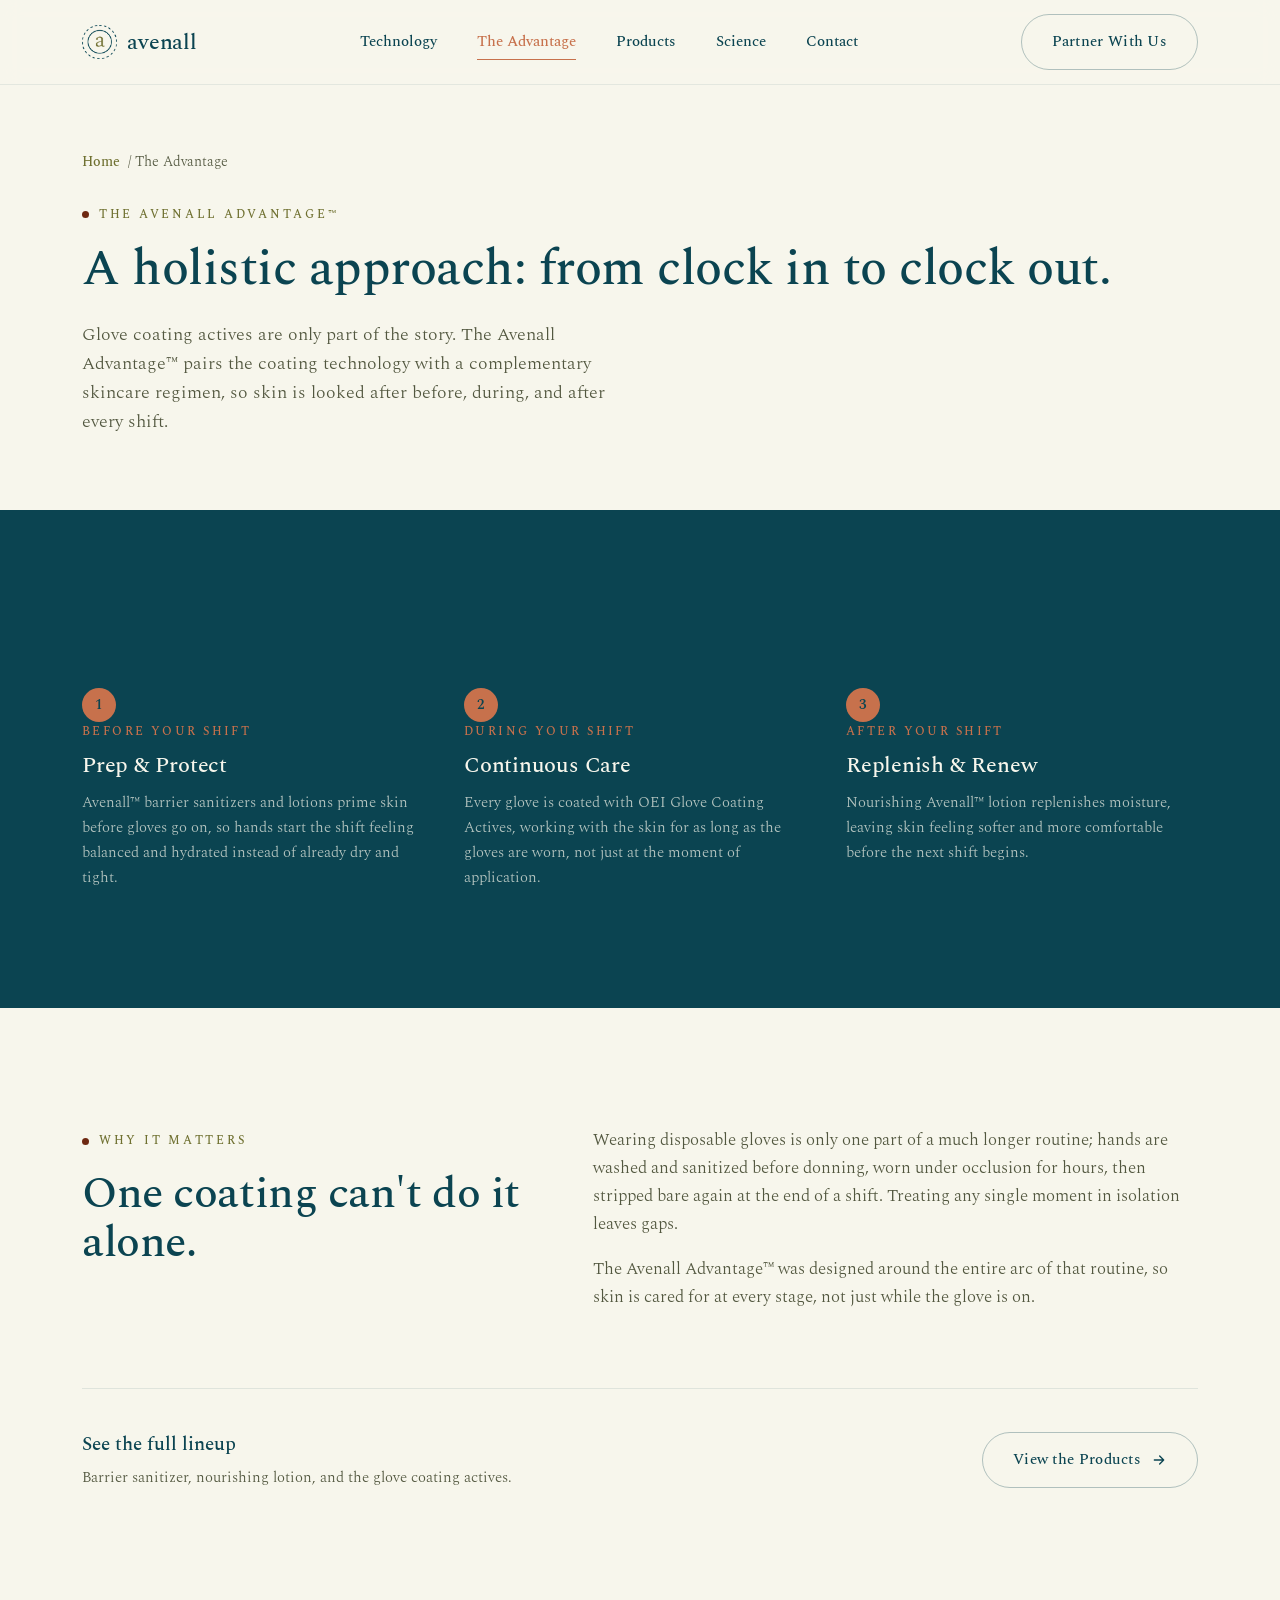
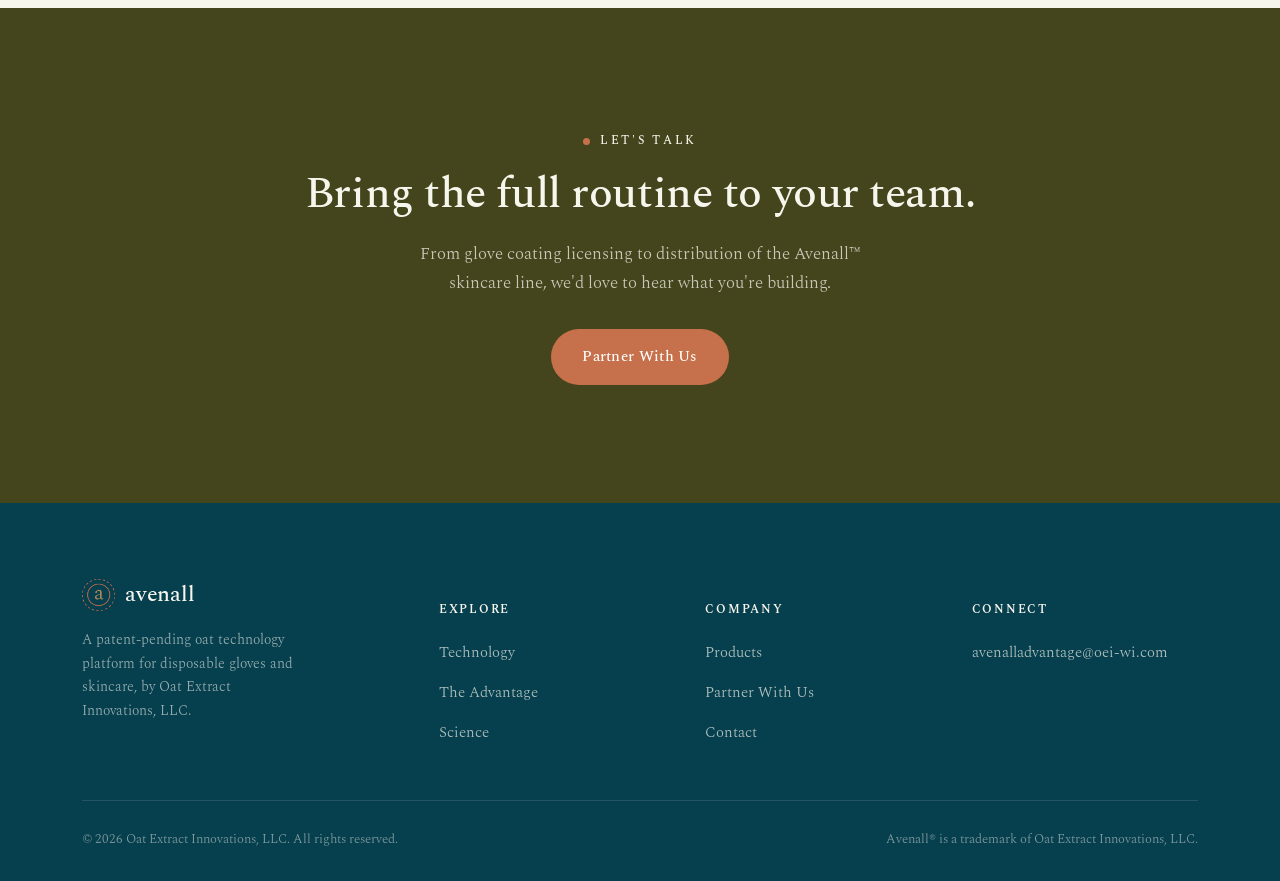
==== advantage.html @ 516fd1ad "Initial commit: Avenall marketing site Static multi-page site (home + technology/advantage/products/" ====
<!DOCTYPE html>
<html lang="en">
<head>
<meta charset="UTF-8">
<meta name="viewport" content="width=device-width, initial-scale=1.0">
<title>The Avenall Advantage™ | Avenall™</title>
<meta name="description" content="The Avenall Advantage™ is a holistic before, during, and after skincare routine built around every shift in disposable gloves.">

<link rel="icon" type="image/png" sizes="32x32" href="assets/favicon_32.png">
<link rel="apple-touch-icon" sizes="180x180" href="assets/favicon_180.png">

<link rel="preconnect" href="https://fonts.googleapis.com">
<link rel="preconnect" href="https://fonts.gstatic.com" crossorigin>
<link href="https://fonts.googleapis.com/css2?family=Spectral:ital,wght@0,300;0,400;0,500;0,600;1,300;1,400&display=swap" rel="stylesheet">

<link rel="stylesheet" href="styles.css">
</head>
<body>

<header class="site-header">
  <div class="container">
    <a href="index.html" class="brand" aria-label="Avenall home">
      <img src="assets/letter_navy.png" alt="" class="brand-mark">
      <span class="brand-word">avenall</span>
    </a>
    <nav class="main-nav" id="mainNav">
      <a href="technology.html">Technology</a>
      <a href="advantage.html">The Advantage</a>
      <a href="products.html">Products</a>
      <a href="science.html">Science</a>
      <a href="contact.html">Contact</a>
    </nav>
    <div class="header-actions">
      <a href="contact.html" class="btn btn-outline">Partner With Us</a>
      <button class="nav-toggle" id="navToggle" aria-label="Toggle navigation" aria-expanded="false">
        <span></span><span></span><span></span>
      </button>
    </div>
  </div>
</header>

<main>

  <section class="page-hero">
    <div class="container">
      <div class="breadcrumb"><a href="index.html">Home</a> / The Advantage</div>
      <div class="eyebrow">The Avenall Advantage™</div>
      <h1>A holistic approach: from clock in to clock out.</h1>
      <p class="lead">Glove coating actives are only part of the story. The Avenall Advantage™ pairs the coating technology with a complementary skincare regimen, so skin is looked after before, during, and after every shift.</p>
    </div>
  </section>

  <section class="advantage section-pad reveal">
    <div class="container">
      <div class="timeline">
        <div class="timeline-step" data-step="1">
          <span class="when">Before Your Shift</span>
          <h3>Prep &amp; Protect</h3>
          <p>Avenall™ barrier sanitizers and lotions prime skin before gloves go on, so hands start the shift feeling balanced and hydrated instead of already dry and tight.</p>
        </div>
        <div class="timeline-step" data-step="2">
          <span class="when">During Your Shift</span>
          <h3>Continuous Care</h3>
          <p>Every glove is coated with OEI Glove Coating Actives, working with the skin for as long as the gloves are worn, not just at the moment of application.</p>
        </div>
        <div class="timeline-step" data-step="3">
          <span class="when">After Your Shift</span>
          <h3>Replenish &amp; Renew</h3>
          <p>Nourishing Avenall™ lotion replenishes moisture, leaving skin feeling softer and more comfortable before the next shift begins.</p>
        </div>
      </div>
    </div>
  </section>

  <section class="section-pad reveal">
    <div class="container">
      <div class="intro-row">
        <div>
          <div class="eyebrow">Why It Matters</div>
          <h2>One coating can't do it alone.</h2>
        </div>
        <div>
          <p>Wearing disposable gloves is only one part of a much longer routine; hands are washed and sanitized before donning, worn under occlusion for hours, then stripped bare again at the end of a shift. Treating any single moment in isolation leaves gaps.</p>
          <p>The Avenall Advantage™ was designed around the entire arc of that routine, so skin is cared for at every stage, not just while the glove is on.</p>
        </div>
      </div>

      <div class="cross-link">
        <div class="txt"><strong>See the full lineup</strong>Barrier sanitizer, nourishing lotion, and the glove coating actives.</div>
        <a href="products.html" class="btn btn-outline">View the Products <svg width="16" height="16" viewBox="0 0 24 24" fill="none"><path d="M5 12h14M13 6l6 6-6 6" stroke="currentColor" stroke-width="2" stroke-linecap="round" stroke-linejoin="round"/></svg></a>
      </div>
    </div>
  </section>

  <section class="final-cta section-pad reveal">
    <div class="container">
      <div class="eyebrow">Let's Talk</div>
      <h2>Bring the full routine to your team.</h2>
      <p>From glove coating licensing to distribution of the Avenall™ skincare line, we'd love to hear what you're building.</p>
      <a href="contact.html" class="btn btn-primary">Partner With Us</a>
    </div>
  </section>

</main>

<footer class="site-footer">
  <div class="container">
    <div class="footer-top">
      <div class="footer-brand">
        <div class="brand-lockup">
          <img src="assets/letter_peach.png" alt="">
          <span class="brand-word">avenall</span>
        </div>
        <p>A patent-pending oat technology platform for disposable gloves and skincare, by Oat Extract Innovations, LLC.</p>
      </div>
      <div class="footer-col">
        <h5>Explore</h5>
        <ul>
          <li><a href="technology.html">Technology</a></li>
          <li><a href="advantage.html">The Advantage</a></li>
          <li><a href="science.html">Science</a></li>
        </ul>
      </div>
      <div class="footer-col">
        <h5>Company</h5>
        <ul>
          <li><a href="products.html">Products</a></li>
          <li><a href="contact.html">Partner With Us</a></li>
          <li><a href="contact.html">Contact</a></li>
        </ul>
      </div>
      <div class="footer-col">
        <h5>Connect</h5>
        <ul>
          <li><a href="mailto:avenalladvantage@oei-wi.com">avenalladvantage@oei-wi.com</a></li>
        </ul>
      </div>
    </div>
    <div class="footer-bottom">
      <span>© 2026 Oat Extract Innovations, LLC. All rights reserved.</span>
      <span>Avenall® is a trademark of Oat Extract Innovations, LLC.</span>
    </div>
  </div>
</footer>

<script src="script.js"></script>
</body>
</html>
---- styles.css ----
/* ===================== Avenall — Base ===================== */

:root {
  --cream: #F7F6EC;
  --cream-deep: #EEEBD8;
  --paper: #FFFFFE;
  --navy: #0B4451;
  --navy-deep: #063f4e;
  --olive: #6F7030;
  --olive-deep: #44441D;
  --terracotta: #C7714C;
  --terracotta-deep: #A85C3B;
  --maroon: #6E2811;
  --ink: #23261C;
  --ink-soft: #52573F;

  --font-display: 'Spectral', Georgia, 'Times New Roman', serif;
  --font-body: 'Spectral', Georgia, 'Times New Roman', serif;

  --container: 1180px;
  --radius: 4px;
}

* { box-sizing: border-box; }

html { scroll-behavior: smooth; }

body {
  margin: 0;
  background: var(--cream);
  color: var(--ink);
  font-family: var(--font-body);
  font-weight: 300;
  font-size: 17px;
  line-height: 1.65;
  -webkit-font-smoothing: antialiased;
}

img { max-width: 100%; display: block; }

a { color: inherit; text-decoration: none; }

.container {
  max-width: var(--container);
  margin: 0 auto;
  padding: 0 32px;
}

h1, h2, h3, h4 {
  font-family: var(--font-display);
  font-weight: 500;
  color: var(--navy);
  margin: 0 0 0.5em;
  letter-spacing: -0.01em;
}

h1 { font-size: clamp(2.4rem, 5vw, 4.2rem); line-height: 1.05; font-weight: 480; }
h2 { font-size: clamp(1.9rem, 3.4vw, 2.85rem); line-height: 1.12; }
h3 { font-size: 1.35rem; line-height: 1.3; }

p { margin: 0 0 1em; color: var(--ink-soft); }

.eyebrow {
  display: inline-flex;
  align-items: center;
  gap: 10px;
  font-family: var(--font-body);
  font-size: 0.78rem;
  letter-spacing: 0.22em;
  text-transform: uppercase;
  color: var(--olive);
  font-weight: 500;
  margin-bottom: 18px;
}

.eyebrow::before {
  content: "";
  width: 7px;
  height: 7px;
  border-radius: 50%;
  background: var(--maroon);
  flex-shrink: 0;
}

.eyebrow.on-dark { color: var(--terracotta); }

section { position: relative; }

.section-pad { padding: 118px 0; }

@media (max-width: 720px) {
  .section-pad { padding: 76px 0; }
  .container { padding: 0 22px; }
}

/* ===================== Buttons ===================== */

.btn {
  display: inline-flex;
  align-items: center;
  gap: 10px;
  font-family: var(--font-body);
  font-size: 0.92rem;
  font-weight: 500;
  letter-spacing: 0.02em;
  padding: 15px 30px;
  border-radius: 999px;
  border: 1.5px solid transparent;
  cursor: pointer;
  transition: all 0.22s ease;
  white-space: nowrap;
}

.btn-primary {
  background: var(--terracotta);
  color: var(--paper);
}
.btn-primary:hover { background: var(--terracotta-deep); transform: translateY(-1px); }

.btn-outline {
  background: transparent;
  border-color: rgba(11, 68, 81, 0.3);
  color: var(--navy);
}
.btn-outline:hover { border-color: var(--navy); background: rgba(11, 68, 81, 0.05); }

.btn-outline.on-dark {
  border-color: rgba(247, 246, 236, 0.35);
  color: var(--cream);
}
.btn-outline.on-dark:hover { border-color: var(--cream); background: rgba(247, 246, 236, 0.08); }

.btn svg { width: 16px; height: 16px; }

/* ===================== Ring Motif ===================== */

.ring-mark {
  --ring-dash: var(--navy);
  --ring-solid: var(--olive);
  --ring-dot: var(--maroon);
}

.ring-mark.on-dark {
  --ring-dash: var(--terracotta);
  --ring-dash: rgba(199, 113, 76, 0.85);
  --ring-solid: var(--terracotta);
  --ring-dot: var(--maroon);
}

/* ===================== Header ===================== */

.site-header {
  position: sticky;
  top: 0;
  z-index: 100;
  background: rgba(247, 246, 236, 0.88);
  backdrop-filter: blur(10px) saturate(1.1);
  -webkit-backdrop-filter: blur(10px) saturate(1.1);
  border-bottom: 1px solid rgba(11, 68, 81, 0.08);
}

.site-header .container {
  display: flex;
  align-items: center;
  justify-content: space-between;
  height: 84px;
}

.brand {
  display: flex;
  align-items: center;
  gap: 10px;
}
.brand-mark { height: 34px; width: auto; display: block; }
.brand-word {
  font-family: var(--font-display);
  font-size: 1.4rem;
  font-weight: 500;
  color: var(--navy);
  letter-spacing: -0.01em;
  line-height: 1;
}

.main-nav {
  display: flex;
  align-items: center;
  gap: 40px;
}

.main-nav a {
  font-size: 0.92rem;
  font-weight: 500;
  color: var(--navy);
  position: relative;
  padding: 4px 0;
}
.main-nav a::after {
  content: "";
  position: absolute;
  left: 0; right: 100%;
  bottom: -2px;
  height: 1.5px;
  background: var(--terracotta);
  transition: right 0.25s ease;
}
.main-nav a:hover::after { right: 0; }
.main-nav a.active { color: var(--terracotta); }
.main-nav a.active::after { right: 0; background: var(--terracotta); }

.header-actions { display: flex; align-items: center; gap: 22px; }

.nav-toggle {
  display: none;
  flex-direction: column;
  gap: 5px;
  background: none;
  border: none;
  cursor: pointer;
  padding: 8px;
}
.nav-toggle span { width: 22px; height: 2px; background: var(--navy); border-radius: 2px; }

@media (max-width: 900px) {
  .main-nav {
    position: fixed;
    top: 84px; left: 0; right: 0;
    background: var(--cream);
    flex-direction: column;
    align-items: flex-start;
    gap: 0;
    padding: 10px 22px 26px;
    border-bottom: 1px solid rgba(11,68,81,0.08);
    transform: translateY(-8px);
    opacity: 0;
    pointer-events: none;
    transition: all 0.2s ease;
  }
  .main-nav.open { transform: translateY(0); opacity: 1; pointer-events: auto; }
  .main-nav a { padding: 14px 0; width: 100%; border-bottom: 1px solid rgba(11,68,81,0.06); }
  .header-actions .btn-outline { display: none; }
  .nav-toggle { display: flex; }
}

/* ===================== Hero ===================== */

.hero {
  overflow: hidden;
  padding: 90px 0 100px;
}

.hero .container {
  display: grid;
  grid-template-columns: 1.15fr 0.85fr;
  gap: 40px;
  align-items: center;
}

.hero-copy p.lead {
  font-size: 1.15rem;
  max-width: 46ch;
}

.hero-ctas {
  display: flex;
  gap: 16px;
  margin-top: 34px;
  flex-wrap: wrap;
}

.hero-tagline {
  margin-top: 46px;
  display: flex;
  align-items: center;
  gap: 14px;
  font-family: var(--font-body);
  font-size: 0.82rem;
  letter-spacing: 0.24em;
  text-transform: uppercase;
  color: var(--olive);
  font-weight: 500;
}
.hero-tagline .rule { width: 40px; height: 1px; background: var(--olive); opacity: 0.5; }

.hero-visual {
  position: relative;
  display: flex;
  align-items: center;
  justify-content: center;
  aspect-ratio: 1 / 1;
}

.hero-visual .ring-svg { width: 100%; height: 100%; }

.hero-visual .float-badge {
  position: absolute;
  background: var(--paper);
  border-radius: 16px;
  padding: 18px 22px;
  box-shadow: 0 18px 40px -14px rgba(11, 68, 81, 0.28);
  font-family: var(--font-display);
}
.hero-visual .float-badge .num {
  font-size: 1.9rem;
  color: var(--terracotta);
  font-weight: 600;
  line-height: 1;
}
.hero-visual .float-badge .lbl {
  font-family: var(--font-body);
  font-size: 0.72rem;
  letter-spacing: 0.08em;
  text-transform: uppercase;
  color: var(--ink-soft);
  margin-top: 6px;
}
.hero-visual .badge-1 { top: 4%; right: 2%; }
.hero-visual .badge-2 { bottom: 8%; left: -2%; }

@media (max-width: 900px) {
  .hero .container { grid-template-columns: 1fr; }
  .hero-visual { max-width: 380px; margin: 20px auto 0; }
}

/* ===================== Problem grid ===================== */

.problem-grid {
  display: grid;
  grid-template-columns: repeat(3, 1fr);
  gap: 1px;
  background: rgba(11, 68, 81, 0.1);
  border: 1px solid rgba(11, 68, 81, 0.1);
  border-radius: 12px;
  overflow: hidden;
  margin-top: 56px;
}
.problem-card {
  background: var(--paper);
  padding: 34px 30px;
}
.problem-card .icon { color: var(--terracotta); margin-bottom: 16px; }
.problem-card h4 {
  font-family: var(--font-body);
  color: var(--navy);
  font-weight: 600;
  font-size: 1.02rem;
  margin-bottom: 6px;
}
.problem-card p { font-size: 0.94rem; margin: 0; }

@media (max-width: 860px) {
  .problem-grid { grid-template-columns: repeat(2, 1fr); }
}
@media (max-width: 560px) {
  .problem-grid { grid-template-columns: 1fr; }
}

/* ===================== Two-col intro blocks ===================== */

.intro-row {
  display: grid;
  grid-template-columns: 0.85fr 1.15fr;
  gap: 64px;
  align-items: start;
}
@media (max-width: 860px) {
  .intro-row { grid-template-columns: 1fr; gap: 20px; }
}

/* ===================== Technology / comparison ===================== */

.tech-section { background: var(--cream-deep); }

.compare {
  margin-top: 40px;
  display: grid;
  grid-template-columns: 1fr auto 1fr;
  gap: 30px;
  align-items: center;
}
@media (max-width: 780px) {
  .compare { grid-template-columns: 1fr; }
  .compare .vs { display: none; }
}

.compare-card {
  background: var(--paper);
  border-radius: 16px;
  padding: 36px 32px;
  border: 1px solid rgba(11,68,81,0.08);
}
.compare-card.highlight {
  background: var(--navy);
  border-color: var(--navy);
}
.compare-card.highlight h4,
.compare-card.highlight p { color: var(--cream); }
.compare-card.highlight p { opacity: 0.82; }

.compare-card h4 {
  font-family: var(--font-display);
  font-size: 1.3rem;
  margin-bottom: 14px;
}

.compare-scale {
  display: flex;
  align-items: center;
  gap: 12px;
  margin: 22px 0;
}
.compare-dot {
  border-radius: 50%;
  background: var(--olive);
  flex-shrink: 0;
}
.compare-card.highlight .compare-dot { background: var(--terracotta); }
.compare-figure { font-family: var(--font-display); font-size: 2.2rem; color: var(--navy); font-weight: 600; }
.compare-card.highlight .compare-figure { color: var(--terracotta); }
.compare-unit { font-size: 0.82rem; color: var(--ink-soft); text-transform: uppercase; letter-spacing: 0.08em; }
.compare-card.highlight .compare-unit { color: rgba(247,246,236,0.65); }

.vs {
  font-family: var(--font-display);
  font-style: italic;
  color: var(--olive);
  font-size: 1.1rem;
  justify-self: center;
}

/* ===================== Benefit cards ===================== */

.benefit-grid {
  display: grid;
  grid-template-columns: repeat(4, 1fr);
  gap: 24px;
  margin-top: 56px;
}
@media (max-width: 980px) { .benefit-grid { grid-template-columns: repeat(2, 1fr); } }
@media (max-width: 560px) { .benefit-grid { grid-template-columns: 1fr; } }

.benefit-card {
  padding: 30px 26px;
  background: var(--paper);
  border-radius: 14px;
  border: 1px solid rgba(11,68,81,0.08);
  transition: transform 0.25s ease, box-shadow 0.25s ease;
}
.benefit-card:hover {
  transform: translateY(-4px);
  box-shadow: 0 22px 40px -20px rgba(11,68,81,0.25);
}
.benefit-card .icon {
  width: 44px; height: 44px;
  border-radius: 50%;
  background: var(--cream-deep);
  color: var(--olive);
  display: flex; align-items: center; justify-content: center;
  margin-bottom: 20px;
}
.benefit-card h4 { font-family: var(--font-body); font-weight: 600; color: var(--navy); font-size: 1.02rem; margin-bottom: 8px; }
.benefit-card p { font-size: 0.92rem; margin: 0; }

/* ===================== Advantage timeline ===================== */

.advantage { background: var(--navy); color: var(--cream); }
.advantage h2, .advantage h3 { color: var(--cream); }
.advantage p { color: rgba(247,246,236,0.72); }

.timeline {
  margin-top: 60px;
  display: grid;
  grid-template-columns: repeat(3, 1fr);
  gap: 30px;
  position: relative;
}
@media (max-width: 860px) { .timeline { grid-template-columns: 1fr; gap: 40px; } }

.timeline-step {
  position: relative;
  padding-top: 34px;
}
.timeline-step::before {
  content: attr(data-step);
  font-family: var(--font-display);
  font-size: 0.85rem;
  color: var(--navy);
  background: var(--terracotta);
  width: 34px; height: 34px;
  border-radius: 50%;
  display: flex; align-items: center; justify-content: center;
  position: absolute; top: 0; left: 0;
  font-weight: 600;
}
.timeline-step .when {
  font-size: 0.76rem;
  letter-spacing: 0.2em;
  text-transform: uppercase;
  color: var(--terracotta);
  font-weight: 500;
  margin-bottom: 10px;
  display: block;
}
.timeline-step h3 { margin-bottom: 10px; }
.timeline-step p { font-size: 0.95rem; margin: 0; }

/* ===================== Science section ===================== */

.science-wrap {
  display: grid;
  grid-template-columns: 1fr 1fr;
  gap: 70px;
  align-items: center;
}
@media (max-width: 900px) { .science-wrap { grid-template-columns: 1fr; gap: 36px; } }

.science-stat {
  background: var(--paper);
  border-radius: 16px;
  padding: 40px;
  border: 1px solid rgba(11,68,81,0.08);
}
.science-stat .big {
  font-family: var(--font-display);
  font-size: 3.2rem;
  color: var(--terracotta);
  line-height: 1;
  margin-bottom: 10px;
}
.science-stat .cap { text-transform: uppercase; letter-spacing: 0.14em; font-size: 0.78rem; color: var(--ink-soft); font-weight: 500; }
.science-stat hr { border: none; border-top: 1px solid rgba(11,68,81,0.1); margin: 26px 0; }

/* ===================== Products ===================== */

.product-grid {
  display: grid;
  grid-template-columns: repeat(3, 1fr);
  gap: 28px;
  margin-top: 56px;
}
@media (max-width: 900px) { .product-grid { grid-template-columns: 1fr; } }

.product-card {
  border-radius: 18px;
  overflow: hidden;
  background: var(--paper);
  border: 1px solid rgba(11,68,81,0.08);
  display: flex;
  flex-direction: column;
}
.product-card .swatch {
  height: 190px;
  display: flex;
  align-items: center;
  justify-content: center;
  position: relative;
  overflow: hidden;
}
.product-card .swatch svg { width: 80px; height: 80px; position: relative; z-index: 1; }
.product-card .swatch::before {
  content: "";
  position: absolute; inset: -40%;
  border-radius: 50%;
  opacity: 0.5;
}
.swatch.olive { background: var(--olive); }
.swatch.terracotta { background: var(--terracotta); }
.swatch.navy { background: var(--navy); }

.product-card .body { padding: 26px 28px 30px; flex: 1; display: flex; flex-direction: column; }
.product-card .tag {
  font-size: 0.72rem; letter-spacing: 0.14em; text-transform: uppercase;
  color: var(--olive); font-weight: 600; margin-bottom: 10px;
}
.product-card h3 { margin-bottom: 10px; }
.product-card p { font-size: 0.93rem; flex: 1; }
.product-card .link {
  margin-top: 12px;
  font-size: 0.88rem;
  font-weight: 600;
  color: var(--navy);
  display: inline-flex;
  align-items: center;
  gap: 6px;
}

/* ===================== CTA / Contact ===================== */

.contact-section { background: var(--cream-deep); }

.contact-wrap {
  display: grid;
  grid-template-columns: 0.9fr 1.1fr;
  gap: 70px;
  align-items: start;
}
@media (max-width: 900px) { .contact-wrap { grid-template-columns: 1fr; gap: 40px; } }

.contact-points { margin-top: 34px; display: flex; flex-direction: column; gap: 22px; }
.contact-point { display: flex; gap: 16px; align-items: flex-start; }
.contact-point .ic {
  width: 40px; height: 40px; border-radius: 50%;
  background: var(--paper); color: var(--olive);
  display: flex; align-items: center; justify-content: center; flex-shrink: 0;
  border: 1px solid rgba(11,68,81,0.08);
}
.contact-point strong { display: block; color: var(--navy); font-size: 0.98rem; margin-bottom: 2px; }
.contact-point span { font-size: 0.9rem; color: var(--ink-soft); }

form.inquiry {
  background: var(--paper);
  border-radius: 18px;
  padding: 40px;
  border: 1px solid rgba(11,68,81,0.08);
  display: grid;
  grid-template-columns: 1fr 1fr;
  gap: 20px;
}
form.inquiry .full { grid-column: 1 / -1; }
@media (max-width: 560px) { form.inquiry { grid-template-columns: 1fr; padding: 28px; } }

.field label {
  display: block;
  font-size: 0.82rem;
  font-weight: 500;
  color: var(--navy);
  margin-bottom: 8px;
}
.field input,
.field select,
.field textarea {
  width: 100%;
  border: 1.5px solid rgba(11,68,81,0.15);
  border-radius: 10px;
  padding: 13px 14px;
  font-family: var(--font-body);
  font-size: 0.95rem;
  background: var(--cream);
  color: var(--ink);
  transition: border-color 0.2s ease;
}
.field textarea { resize: vertical; min-height: 100px; }
.field input:focus,
.field select:focus,
.field textarea:focus {
  outline: none;
  border-color: var(--olive);
}
form.inquiry .btn { margin-top: 4px; }
.form-note { font-size: 0.8rem; color: var(--ink-soft); margin-top: 14px; }

/* ===================== Footer ===================== */

.site-footer {
  background: var(--navy-deep);
  color: rgba(247,246,236,0.75);
  padding: 76px 0 30px;
}

.footer-top {
  display: grid;
  grid-template-columns: 1.4fr 1fr 1fr 1fr;
  gap: 40px;
  padding-bottom: 54px;
  border-bottom: 1px solid rgba(247,246,236,0.12);
}
@media (max-width: 780px) {
  .footer-top { grid-template-columns: 1fr 1fr; }
}
@media (max-width: 480px) {
  .footer-top { grid-template-columns: 1fr; }
}

.footer-brand .brand-lockup { display: flex; align-items: center; gap: 10px; margin-bottom: 18px; }
.footer-brand .brand-lockup img { height: 32px; width: auto; }
.footer-brand .brand-lockup .brand-word { font-family: var(--font-display); font-size: 1.35rem; font-weight: 500; color: var(--cream); letter-spacing: -0.01em; }
.footer-brand p { color: rgba(247,246,236,0.6); font-size: 0.9rem; max-width: 32ch; }

.footer-col h5 {
  font-family: var(--font-body);
  font-size: 0.78rem;
  letter-spacing: 0.14em;
  text-transform: uppercase;
  color: var(--cream);
  font-weight: 600;
  margin-bottom: 18px;
}
.footer-col ul { list-style: none; margin: 0; padding: 0; display: flex; flex-direction: column; gap: 12px; }
.footer-col a { font-size: 0.92rem; color: rgba(247,246,236,0.7); transition: color 0.2s ease; }
.footer-col a:hover { color: var(--terracotta); }

.footer-bottom {
  display: flex;
  justify-content: space-between;
  align-items: center;
  padding-top: 28px;
  font-size: 0.82rem;
  color: rgba(247,246,236,0.5);
  flex-wrap: wrap;
  gap: 12px;
}

/* ===================== Page hero (sub-pages) ===================== */

.page-hero {
  padding: 66px 0 56px;
}

.breadcrumb {
  display: flex;
  align-items: center;
  gap: 8px;
  font-size: 0.85rem;
  color: var(--ink-soft);
  margin-bottom: 26px;
}
.breadcrumb a { color: var(--olive); font-weight: 500; }
.breadcrumb a:hover { text-decoration: underline; }

.page-hero h1 { font-size: clamp(2.1rem, 4vw, 3.1rem); }
.page-hero .lead { font-size: 1.1rem; max-width: 62ch; }

/* ===================== Home summary cards ===================== */

.summary-grid {
  display: grid;
  grid-template-columns: repeat(4, 1fr);
  gap: 24px;
  margin-top: 56px;
}
@media (max-width: 980px) { .summary-grid { grid-template-columns: repeat(2, 1fr); } }
@media (max-width: 560px) { .summary-grid { grid-template-columns: 1fr; } }

.summary-card {
  background: var(--paper);
  border-radius: 16px;
  border: 1px solid rgba(11,68,81,0.08);
  padding: 32px 28px;
  display: flex;
  flex-direction: column;
  transition: transform 0.25s ease, box-shadow 0.25s ease;
}
.summary-card:hover {
  transform: translateY(-4px);
  box-shadow: 0 22px 44px -22px rgba(11,68,81,0.28);
}
.summary-card .icon {
  width: 48px; height: 48px;
  border-radius: 50%;
  background: var(--cream-deep);
  color: var(--olive);
  display: flex; align-items: center; justify-content: center;
  margin-bottom: 22px;
}
.summary-card .tag {
  font-size: 0.7rem; letter-spacing: 0.14em; text-transform: uppercase;
  color: var(--olive); font-weight: 600; margin-bottom: 10px;
}
.summary-card h3 { font-size: 1.2rem; margin-bottom: 10px; }
.summary-card p { font-size: 0.92rem; flex: 1; }
.summary-card .link {
  margin-top: 14px;
  font-size: 0.88rem;
  font-weight: 600;
  color: var(--navy);
  display: inline-flex;
  align-items: center;
  gap: 6px;
}
.summary-card .link svg { width: 14px; height: 14px; transition: transform 0.2s ease; }
.summary-card:hover .link svg { transform: translateX(3px); }

/* ===================== Final CTA band ===================== */

.final-cta {
  background: var(--olive-deep);
  text-align: center;
}
.final-cta h2, .final-cta .eyebrow { color: var(--cream); }
.final-cta .eyebrow { justify-content: center; }
.final-cta .eyebrow::before { background: var(--terracotta); }
.final-cta p {
  color: rgba(247,246,236,0.75);
  max-width: 52ch;
  margin: 0 auto 32px;
}

/* ===================== Cross-link row (sub-page footer nudge) ===================== */

.cross-link {
  margin-top: 60px;
  padding-top: 40px;
  border-top: 1px solid rgba(11,68,81,0.1);
  display: flex;
  align-items: center;
  justify-content: space-between;
  gap: 20px;
  flex-wrap: wrap;
}
.cross-link .txt { font-size: 0.95rem; color: var(--ink-soft); }
.cross-link .txt strong { display: block; color: var(--navy); font-family: var(--font-display); font-size: 1.2rem; font-weight: 500; margin-bottom: 4px; }

/* ===================== Splash intro ===================== */

.splash {
  position: fixed;
  inset: 0;
  z-index: 999;
  background: var(--cream);
  display: flex;
  align-items: center;
  justify-content: center;
  opacity: 1;
  visibility: visible;
  transition: opacity 0.6s ease, visibility 0.6s ease;
}
.splash-mark {
  width: 160px;
  height: auto;
  animation: splash-pulse 1.6s ease-in-out infinite;
}
.splash.is-hidden {
  opacity: 0;
  visibility: hidden;
  pointer-events: none;
}
@keyframes splash-pulse {
  0%, 100% { transform: scale(1); opacity: 1; }
  50% { transform: scale(1.06); opacity: 0.86; }
}
@media (prefers-reduced-motion: reduce) {
  .splash-mark { animation: none; }
}

/* ===================== Reveal animation ===================== */

.reveal {
  opacity: 0;
  transform: translateY(18px);
  transition: opacity 0.7s ease, transform 0.7s ease;
}
.reveal.is-visible {
  opacity: 1;
  transform: translateY(0);
}
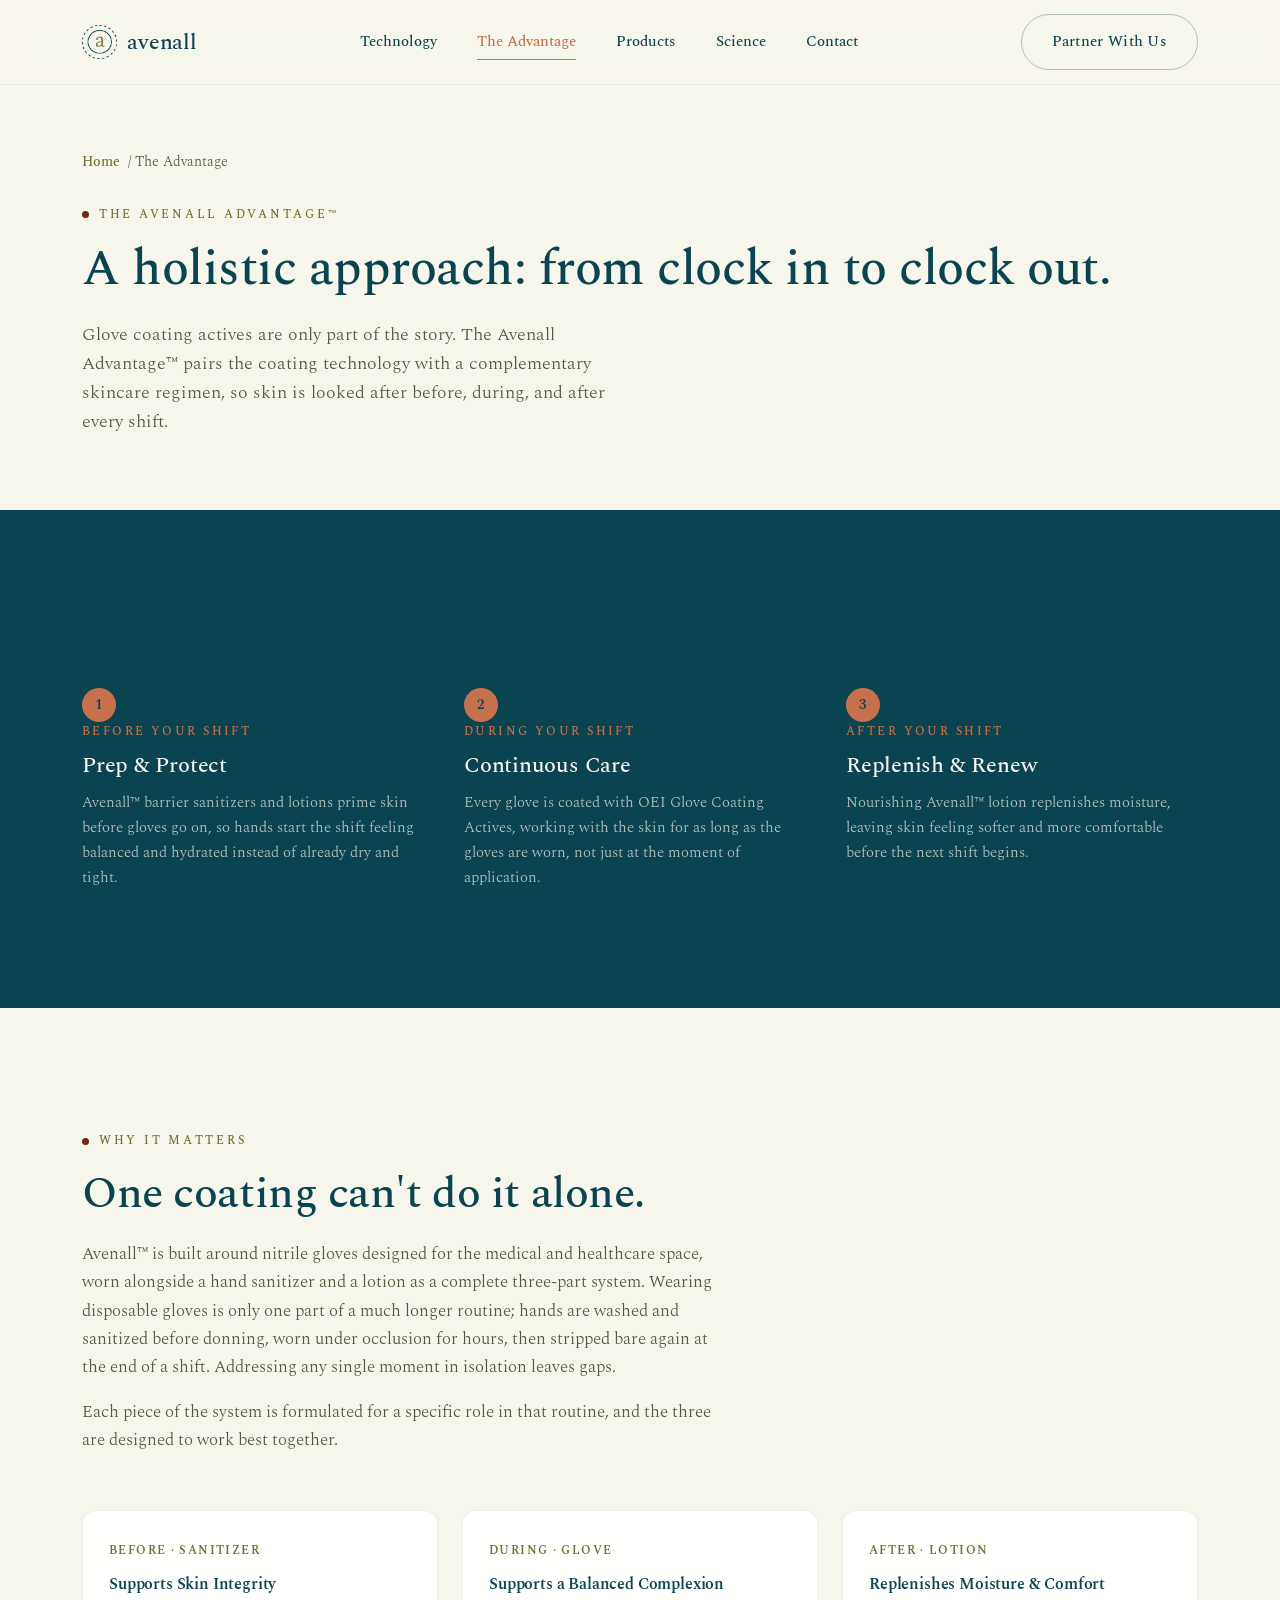
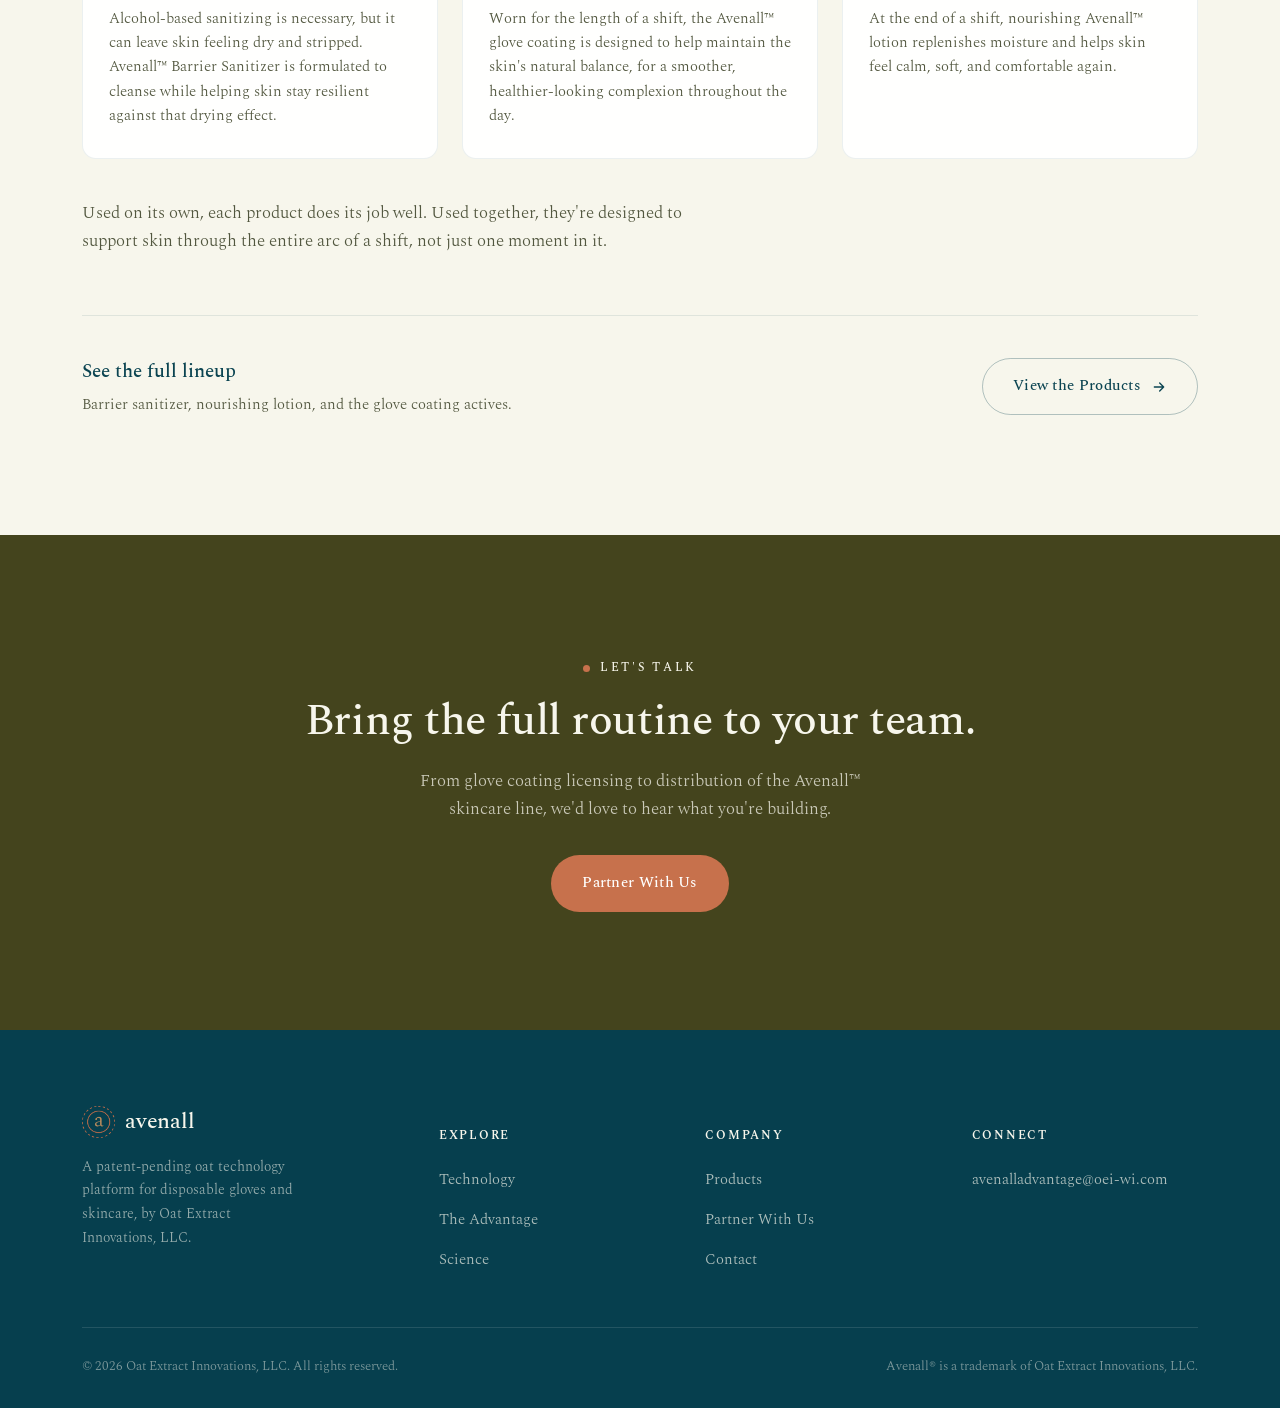
==== commit 5503160c: "Merge hero stat pairing and add three-part system section Combine the hero's separate 2,000x and 200" ====
--- a/advantage.html
+++ b/advantage.html
@@ -74,16 +74,30 @@
 
   <section class="section-pad reveal">
     <div class="container">
-      <div class="intro-row">
-        <div>
-          <div class="eyebrow">Why It Matters</div>
-          <h2>One coating can't do it alone.</h2>
+      <div class="eyebrow">Why It Matters</div>
+      <h2>One coating can't do it alone.</h2>
+      <p style="max-width:70ch;">Avenall™ is built around nitrile gloves designed for the medical and healthcare space, worn alongside a hand sanitizer and a lotion as a complete three-part system. Wearing disposable gloves is only one part of a much longer routine; hands are washed and sanitized before donning, worn under occlusion for hours, then stripped bare again at the end of a shift. Addressing any single moment in isolation leaves gaps.</p>
+      <p style="max-width:70ch;">Each piece of the system is formulated for a specific role in that routine, and the three are designed to work best together.</p>
+
+      <div class="benefit-grid cols-3" style="margin-top:56px;">
+        <div class="benefit-card">
+          <div class="role-tag">Before &middot; Sanitizer</div>
+          <h4>Supports Skin Integrity</h4>
+          <p>Alcohol-based sanitizing is necessary, but it can leave skin feeling dry and stripped. Avenall™ Barrier Sanitizer is formulated to cleanse while helping skin stay resilient against that drying effect.</p>
         </div>
-        <div>
-          <p>Wearing disposable gloves is only one part of a much longer routine; hands are washed and sanitized before donning, worn under occlusion for hours, then stripped bare again at the end of a shift. Treating any single moment in isolation leaves gaps.</p>
-          <p>The Avenall Advantage™ was designed around the entire arc of that routine, so skin is cared for at every stage, not just while the glove is on.</p>
+        <div class="benefit-card">
+          <div class="role-tag">During &middot; Glove</div>
+          <h4>Supports a Balanced Complexion</h4>
+          <p>Worn for the length of a shift, the Avenall™ glove coating is designed to help maintain the skin's natural balance, for a smoother, healthier-looking complexion throughout the day.</p>
+        </div>
+        <div class="benefit-card">
+          <div class="role-tag">After &middot; Lotion</div>
+          <h4>Replenishes Moisture &amp; Comfort</h4>
+          <p>At the end of a shift, nourishing Avenall™ lotion replenishes moisture and helps skin feel calm, soft, and comfortable again.</p>
         </div>
       </div>
+
+      <p style="max-width:70ch;margin-top:40px;">Used on its own, each product does its job well. Used together, they're designed to support skin through the entire arc of a shift, not just one moment in it.</p>
 
       <div class="cross-link">
         <div class="txt"><strong>See the full lineup</strong>Barrier sanitizer, nourishing lotion, and the glove coating actives.</div>
--- a/styles.css
+++ b/styles.css
@@ -291,34 +291,58 @@
 
 .hero-visual .ring-svg { width: 100%; height: 100%; }
 
-.hero-visual .float-badge {
+.hero-visual .stat-pair {
   position: absolute;
+  bottom: 2%;
+  left: 50%;
+  transform: translateX(-50%);
+  display: flex;
+  align-items: center;
+  gap: 16px;
   background: var(--paper);
-  border-radius: 16px;
+  border-radius: 18px;
   padding: 18px 22px;
   box-shadow: 0 18px 40px -14px rgba(11, 68, 81, 0.28);
   font-family: var(--font-display);
 }
-.hero-visual .float-badge .num {
-  font-size: 1.9rem;
+.hero-visual .stat-pair .stat { text-align: center; }
+.hero-visual .stat-pair .num {
+  font-size: 1.35rem;
   color: var(--terracotta);
   font-weight: 600;
   line-height: 1;
-}
-.hero-visual .float-badge .lbl {
+  white-space: nowrap;
+}
+.hero-visual .stat-pair .lbl {
   font-family: var(--font-body);
-  font-size: 0.72rem;
-  letter-spacing: 0.08em;
+  font-size: 0.6rem;
+  letter-spacing: 0.05em;
   text-transform: uppercase;
   color: var(--ink-soft);
   margin-top: 6px;
-}
-.hero-visual .badge-1 { top: 4%; right: 2%; }
-.hero-visual .badge-2 { bottom: 8%; left: -2%; }
+  max-width: 100px;
+  line-height: 1.3;
+}
+.hero-visual .stat-pair .arrow {
+  color: var(--olive);
+  opacity: 0.55;
+  flex-shrink: 0;
+  display: flex;
+}
 
 @media (max-width: 900px) {
   .hero .container { grid-template-columns: 1fr; }
   .hero-visual { max-width: 380px; margin: 20px auto 0; }
+}
+
+@media (max-width: 520px) {
+  .hero-visual .stat-pair {
+    flex-direction: column;
+    gap: 10px;
+    padding: 16px 20px;
+    bottom: -4%;
+  }
+  .hero-visual .stat-pair .arrow { transform: rotate(90deg); }
 }
 
 /* ===================== Problem grid ===================== */
@@ -437,6 +461,19 @@
 }
 @media (max-width: 980px) { .benefit-grid { grid-template-columns: repeat(2, 1fr); } }
 @media (max-width: 560px) { .benefit-grid { grid-template-columns: 1fr; } }
+
+.benefit-grid.cols-3 { grid-template-columns: repeat(3, 1fr); }
+@media (max-width: 860px) { .benefit-grid.cols-3 { grid-template-columns: 1fr; } }
+
+.role-tag {
+  font-size: 0.72rem;
+  letter-spacing: 0.12em;
+  text-transform: uppercase;
+  color: var(--olive);
+  font-weight: 600;
+  margin-bottom: 12px;
+  display: block;
+}
 
 .benefit-card {
   padding: 30px 26px;
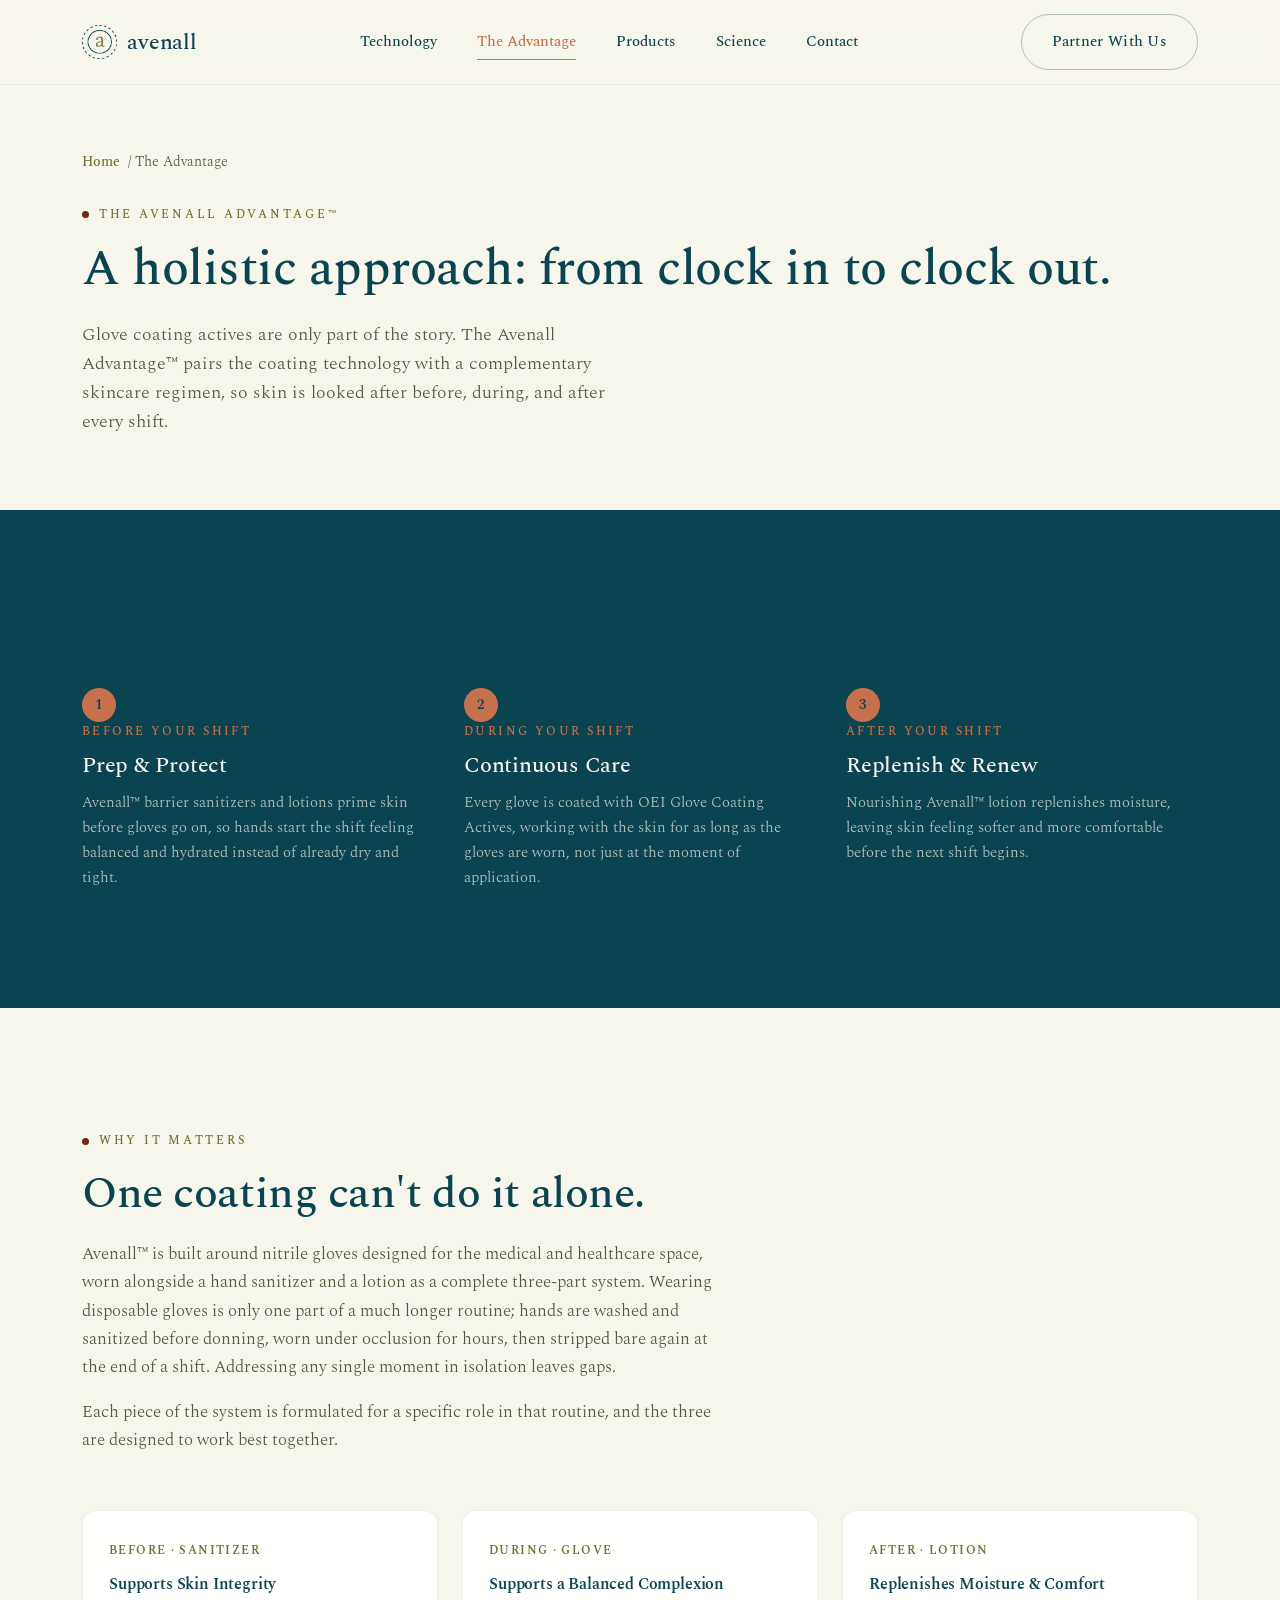
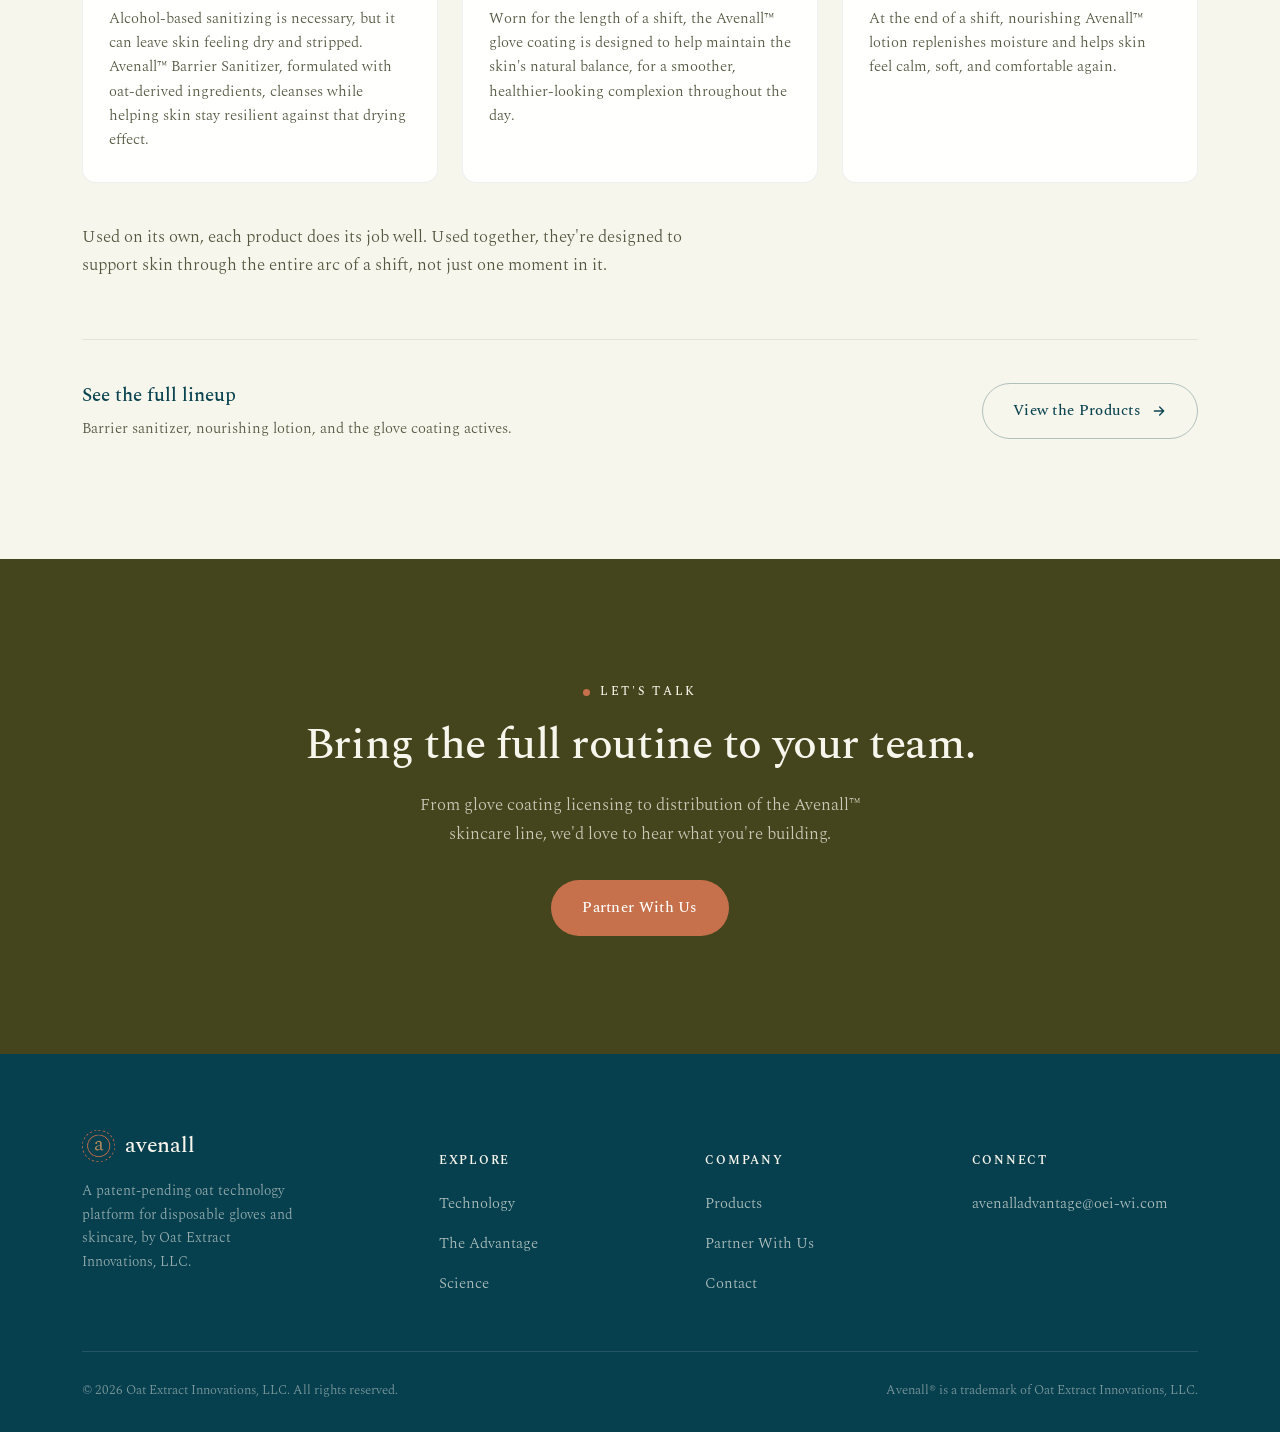
==== commit f9a7d7c3: "Headline Update" ====
--- a/advantage.html
+++ b/advantage.html
@@ -83,7 +83,7 @@
         <div class="benefit-card">
           <div class="role-tag">Before &middot; Sanitizer</div>
           <h4>Supports Skin Integrity</h4>
-          <p>Alcohol-based sanitizing is necessary, but it can leave skin feeling dry and stripped. Avenall™ Barrier Sanitizer is formulated to cleanse while helping skin stay resilient against that drying effect.</p>
+          <p>Alcohol-based sanitizing is necessary, but it can leave skin feeling dry and stripped. Avenall™ Barrier Sanitizer, formulated with oat-derived ingredients, cleanses while helping skin stay resilient against that drying effect.</p>
         </div>
         <div class="benefit-card">
           <div class="role-tag">During &middot; Glove</div>
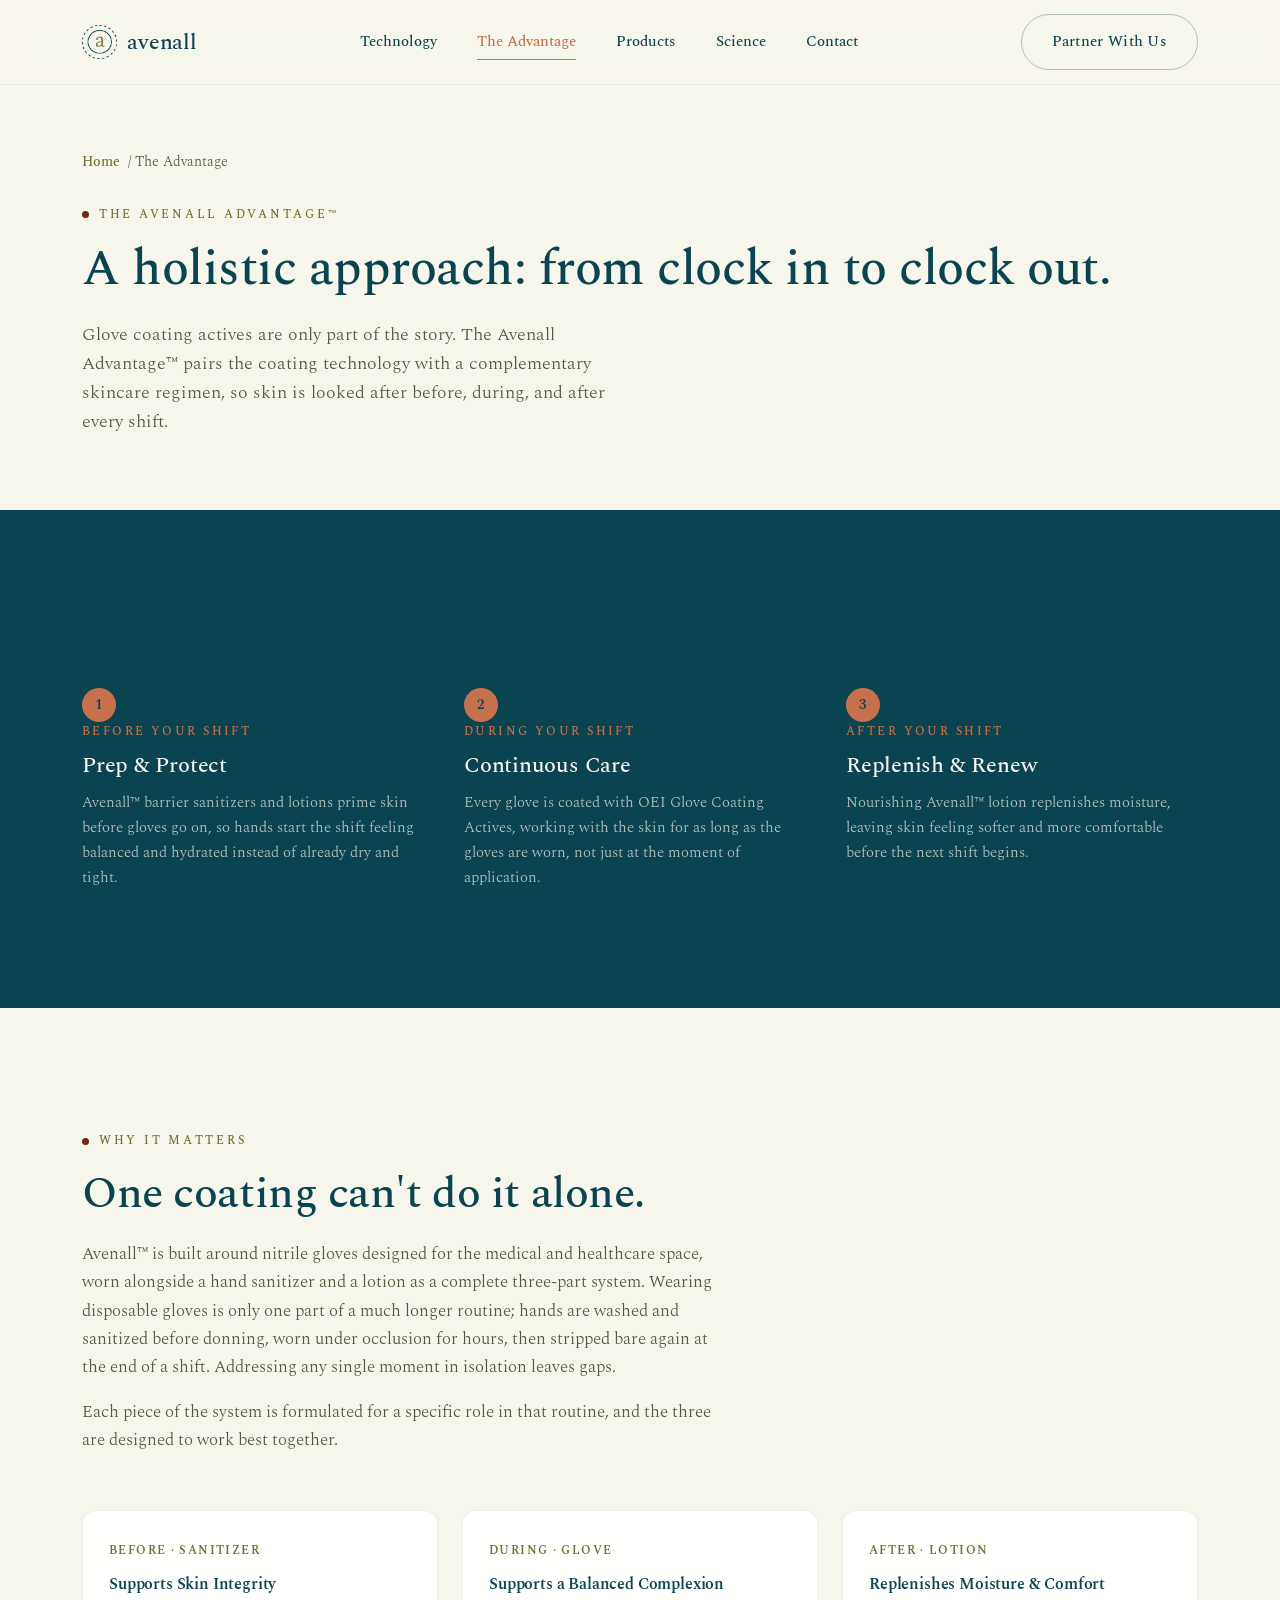
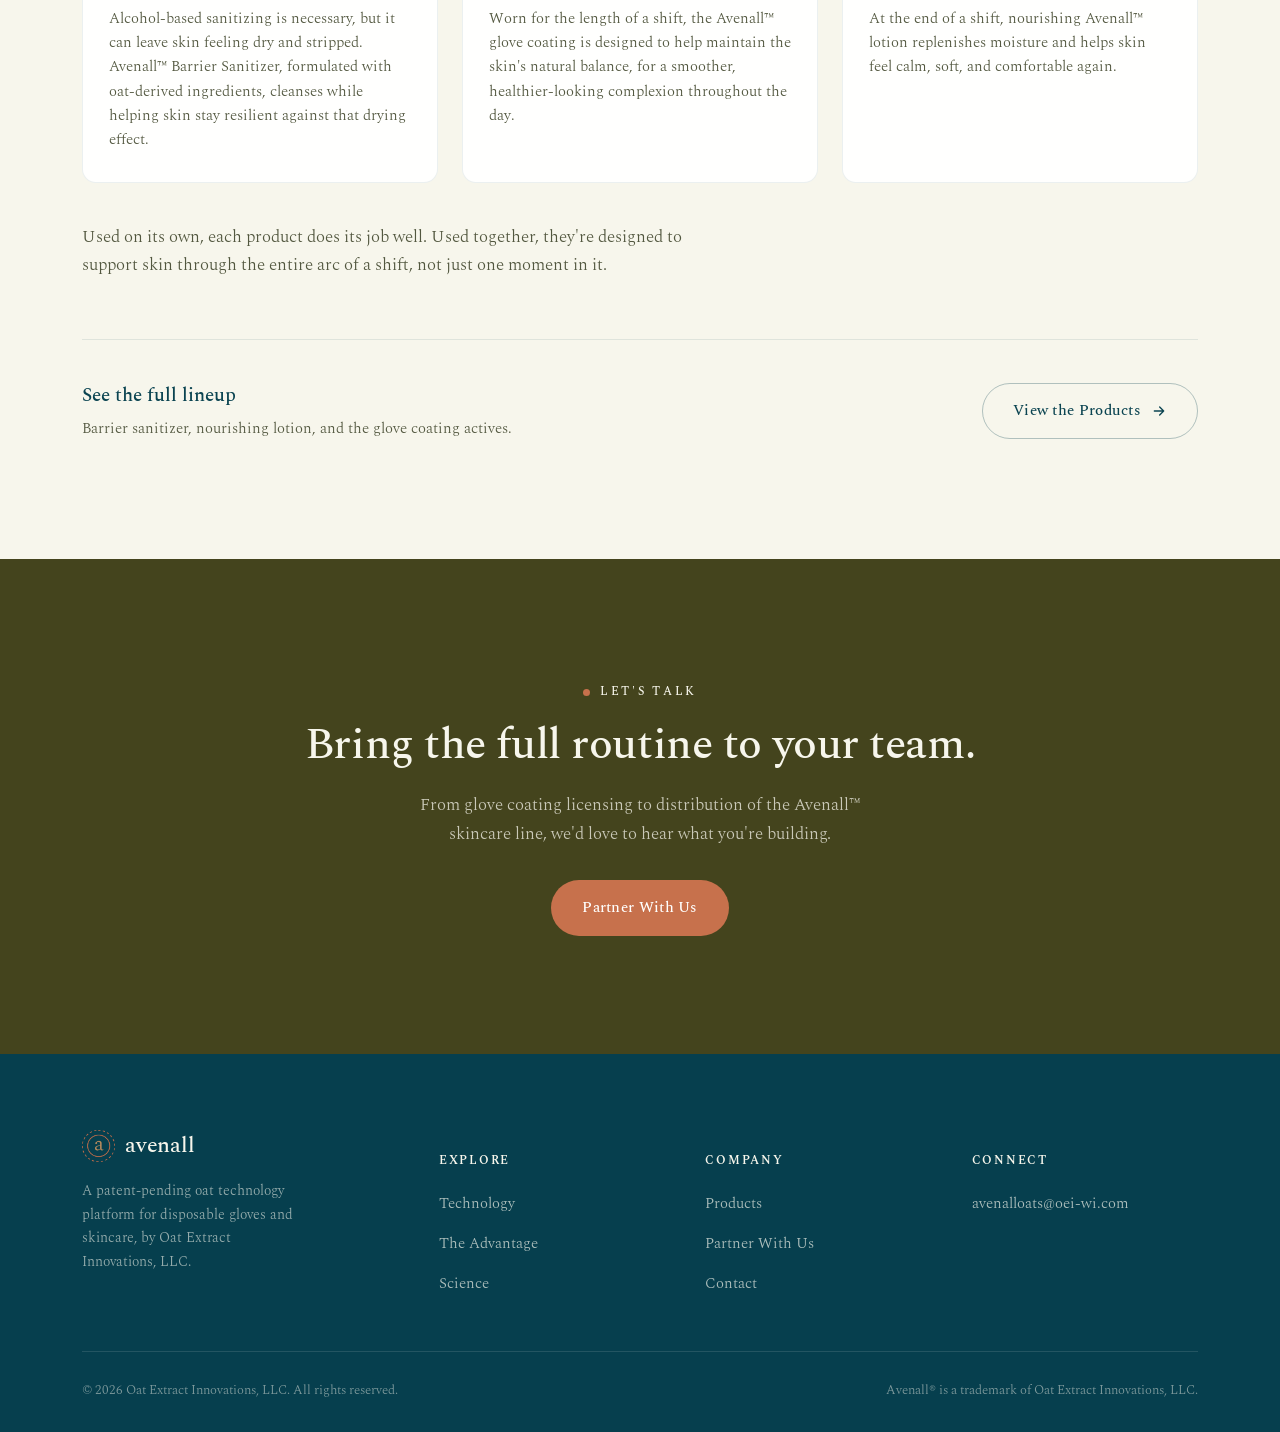
==== commit b27872fc: "Website Updates" ====
--- a/advantage.html
+++ b/advantage.html
@@ -146,7 +146,7 @@
       <div class="footer-col">
         <h5>Connect</h5>
         <ul>
-          <li><a href="mailto:avenalladvantage@oei-wi.com">avenalladvantage@oei-wi.com</a></li>
+          <li><a href="mailto:avenalloats@oei-wi.com">avenalloats@oei-wi.com</a></li>
         </ul>
       </div>
     </div>
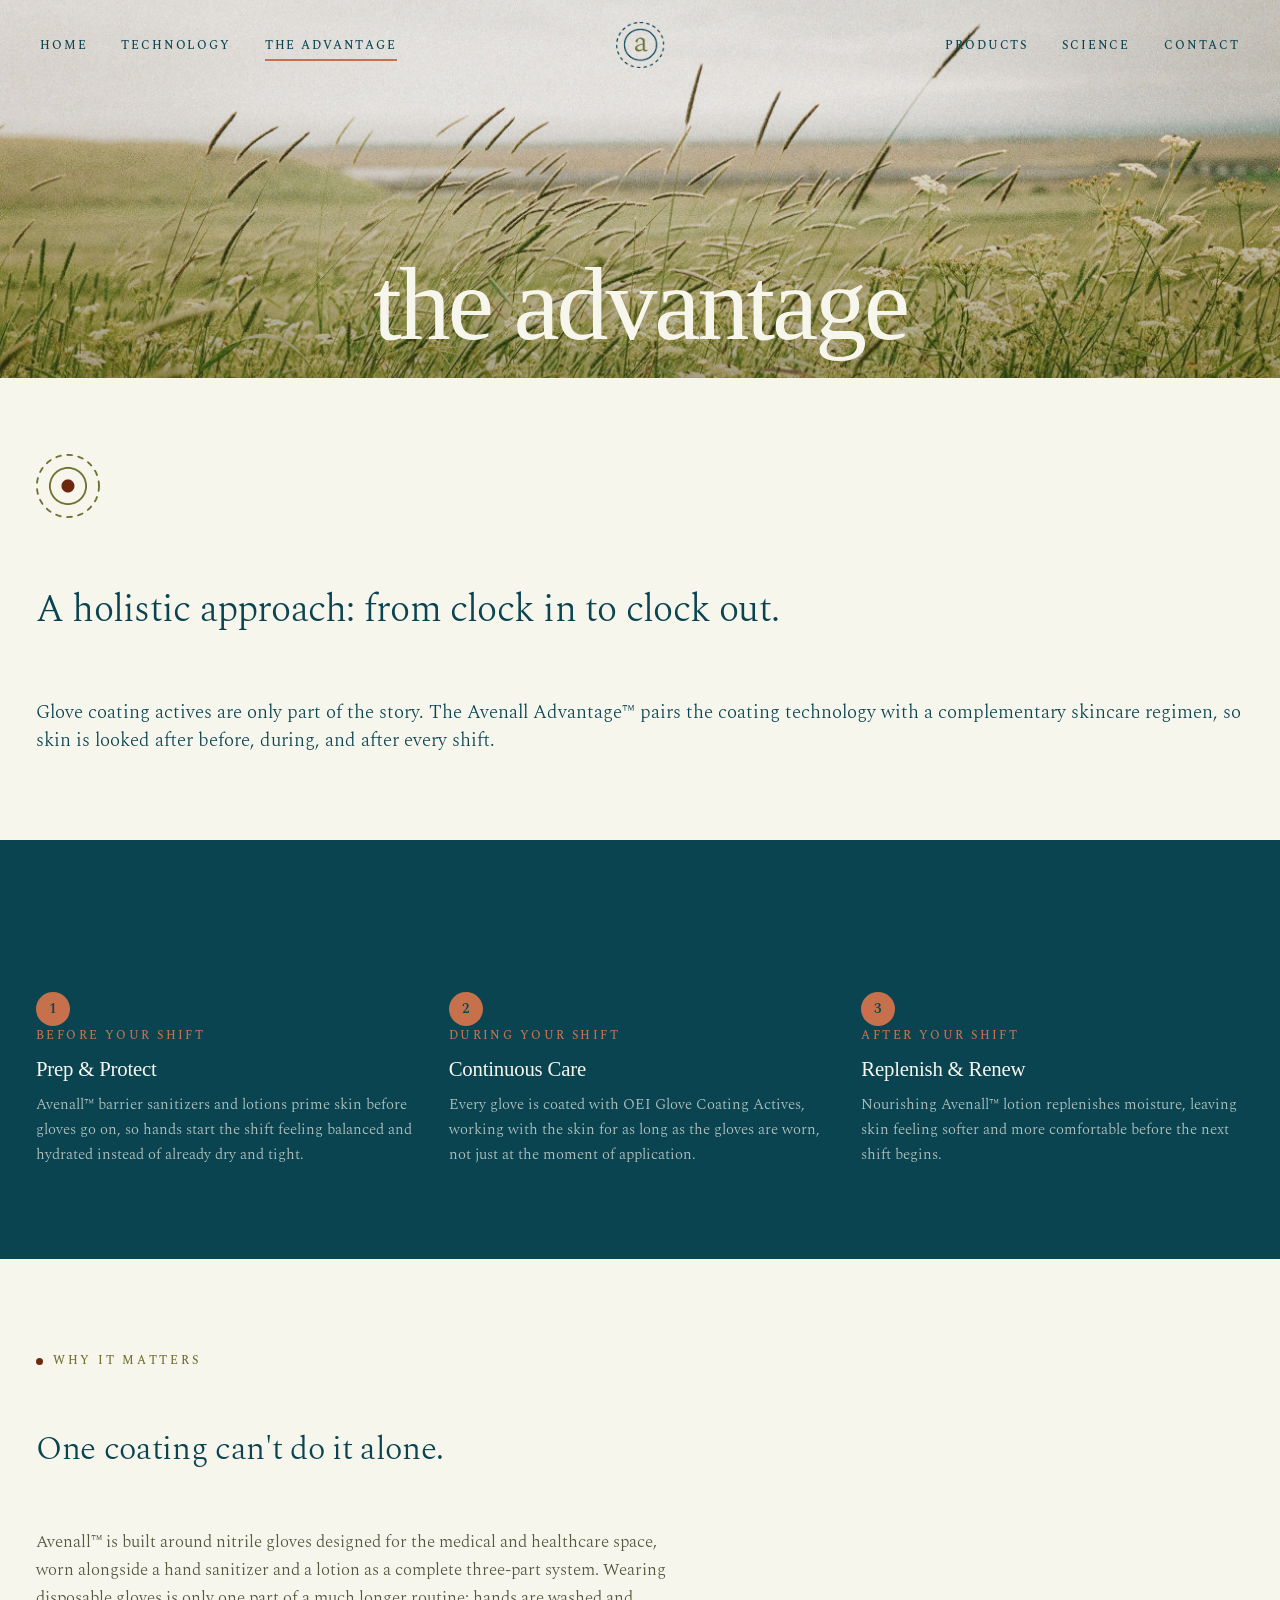
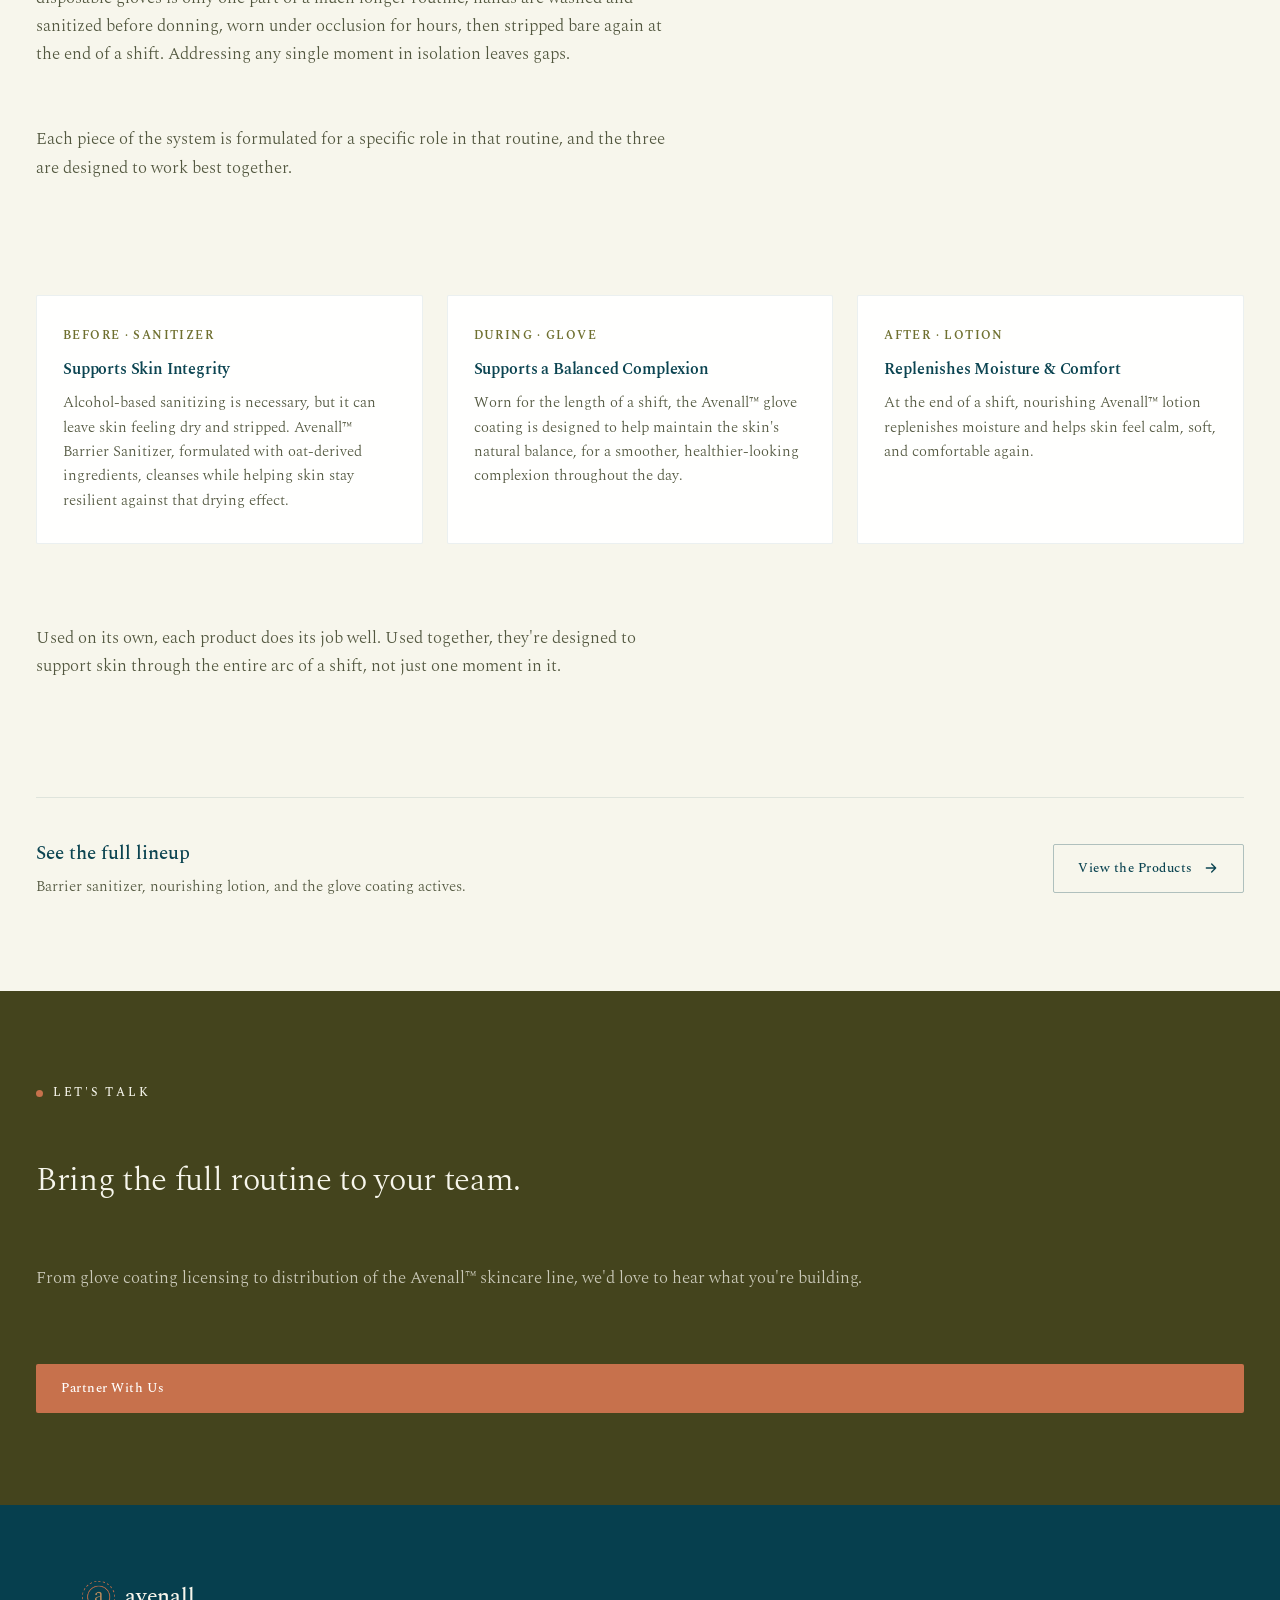
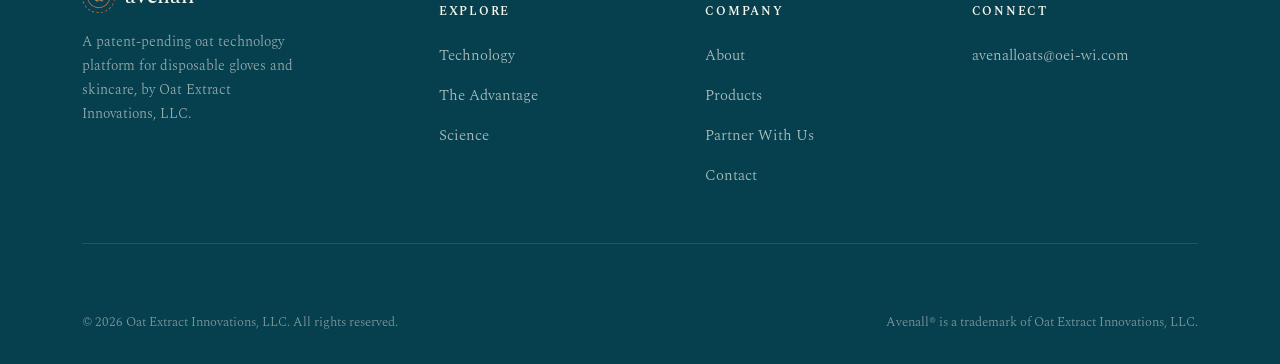
==== commit 9d84503e: "Homepage Redo" ====
--- a/advantage.html
+++ b/advantage.html
@@ -17,21 +17,22 @@
 </head>
 <body>
 
-<header class="site-header">
+<header class="site-header site-header--overlay">
   <div class="container">
     <a href="index.html" class="brand" aria-label="Avenall home">
       <img src="assets/letter_navy.png" alt="" class="brand-mark">
       <span class="brand-word">avenall</span>
     </a>
     <nav class="main-nav" id="mainNav">
-      <a href="technology.html">Technology</a>
-      <a href="advantage.html">The Advantage</a>
-      <a href="products.html">Products</a>
-      <a href="science.html">Science</a>
-      <a href="contact.html">Contact</a>
+      <a href="index.html">home</a>
+      <a href="technology.html">technology</a>
+      <a href="advantage.html">the advantage</a>
+      <a href="products.html">products</a>
+      <a href="science.html">science</a>
+      <a href="contact.html">contact</a>
     </nav>
     <div class="header-actions">
-      <a href="contact.html" class="btn btn-outline">Partner With Us</a>
+      <a href="contact.html" class="btn btn-outline">partner With Us</a>
       <button class="nav-toggle" id="navToggle" aria-label="Toggle navigation" aria-expanded="false">
         <span></span><span></span><span></span>
       </button>
@@ -39,12 +40,15 @@
   </div>
 </header>
 
-<main>
+<main class="wide-page-content">
 
   <section class="page-hero">
+    <div class="page-hero-word" aria-hidden="true">the advantage</div>
+  </section>
+
+  <section class="page-intro">
     <div class="container">
-      <div class="breadcrumb"><a href="index.html">Home</a> / The Advantage</div>
-      <div class="eyebrow">The Avenall Advantage™</div>
+      <img src="assets/dot_olive.png" alt="" class="page-intro-mark">
       <h1>A holistic approach: from clock in to clock out.</h1>
       <p class="lead">Glove coating actives are only part of the story. The Avenall Advantage™ pairs the coating technology with a complementary skincare regimen, so skin is looked after before, during, and after every shift.</p>
     </div>
@@ -138,6 +142,7 @@
       <div class="footer-col">
         <h5>Company</h5>
         <ul>
+          <li><a href="index.html#about">About</a></li>
           <li><a href="products.html">Products</a></li>
           <li><a href="contact.html">Partner With Us</a></li>
           <li><a href="contact.html">Contact</a></li>
--- a/styles.css
+++ b/styles.css
@@ -16,6 +16,7 @@
 
   --font-display: 'Spectral', Georgia, 'Times New Roman', serif;
   --font-body: 'Spectral', Georgia, 'Times New Roman', serif;
+  --font-display1:'Spectral Light', Georgia, 'Times New Roman', serif;
 
   --container: 1180px;
   --radius: 4px;
@@ -46,19 +47,54 @@
   padding: 0 32px;
 }
 
-h1, h2, h3, h4 {
+.container-2 {
+  max-width: var(--container);
+  margin: center;
+  padding: 0 32px;
+}
+
+h1 {
   font-family: var(--font-display);
-  font-weight: 500;
+  font-weight: 300;
+  color: var(--maroon);
+  margin: 0 0 0.5em;
+  letter-spacing: -0.02em;
+  font-size: clamp(2.1rem, 4vw, 3.1rem);
+  line-height: 1.12;
+}
+
+h2 {
+  font-family: var(--font-display);
+  font-weight: 300;
+  color: var(--navy);
+  margin: 0 0 0.6em;
+  letter-spacing: -0.01em;
+  font-size: clamp(1.6rem, 2.6vw, 2.3rem);
+  line-height: 1.15;
+}
+
+h3 {
+  font-family: var(--font-display);
+  font-weight: 400;
   color: var(--navy);
   margin: 0 0 0.5em;
   letter-spacing: -0.01em;
-}
-
-h1 { font-size: clamp(2.4rem, 5vw, 4.2rem); line-height: 1.05; font-weight: 480; }
-h2 { font-size: clamp(1.9rem, 3.4vw, 2.85rem); line-height: 1.12; }
-h3 { font-size: 1.35rem; line-height: 1.3; }
-
-p { margin: 0 0 1em; color: var(--ink-soft); }
+  font-size: 1.3rem;
+  line-height: 1.25;
+}
+
+h4 {
+  font-family: var(--font-display);
+  font-weight: 400;
+  color: var(--navy);
+  margin: 0 0 0.5em;
+  letter-spacing: -0.01em;
+}
+
+p {
+  margin: 0 0 1em;
+  color: var(--ink-soft);
+}
 
 .eyebrow {
   display: inline-flex;
@@ -81,12 +117,12 @@
   background: var(--maroon);
   flex-shrink: 0;
 }
-
+ 
 .eyebrow.on-dark { color: var(--terracotta); }
 
 section { position: relative; }
 
-.section-pad { padding: 118px 0; }
+.section-pad { padding: 92px 0; }
 
 @media (max-width: 720px) {
   .section-pad { padding: 76px 0; }
@@ -100,11 +136,11 @@
   align-items: center;
   gap: 10px;
   font-family: var(--font-body);
-  font-size: 0.92rem;
+  font-size: 0.82rem;
   font-weight: 500;
-  letter-spacing: 0.02em;
-  padding: 15px 30px;
-  border-radius: 999px;
+  letter-spacing: 0.04em;
+  padding: 13px 24px;
+  border-radius: 2px;
   border: 1.5px solid transparent;
   cursor: pointer;
   transition: all 0.22s ease;
@@ -163,7 +199,7 @@
   display: flex;
   align-items: center;
   justify-content: space-between;
-  height: 84px;
+  height: 90px;
 }
 
 .brand {
@@ -171,12 +207,12 @@
   align-items: center;
   gap: 10px;
 }
-.brand-mark { height: 34px; width: auto; display: block; }
+.brand-mark { height: 40px; width: auto; display: block; }
 .brand-word {
   font-family: var(--font-display);
-  font-size: 1.4rem;
+  font-size: 1.8rem;
   font-weight: 500;
-  color: var(--navy);
+  color: var(--maroon);
   letter-spacing: -0.01em;
   line-height: 1;
 }
@@ -185,10 +221,11 @@
   display: flex;
   align-items: center;
   gap: 40px;
+  
 }
 
 .main-nav a {
-  font-size: 0.92rem;
+  font-size: 1rem;
   font-weight: 500;
   color: var(--navy);
   position: relative;
@@ -250,21 +287,49 @@
 
 .hero .container {
   display: grid;
-  grid-template-columns: 1.15fr 0.85fr;
+  grid-template-columns: 1fr;
   gap: 40px;
-  align-items: center;
-}
-
+  align-items:center;
+}
+
+.hero-copy {
+  text-align: center;
+}
+.hero-divider {
+  width: 100px;
+  height: 2px;
+  background: var(--olive);
+  opacity: 0.5;
+  margin: 26px auto;
+}
 .hero-copy p.lead {
   font-size: 1.15rem;
-  max-width: 46ch;
-}
-
+}
+.hero-ctas {
+  justify-content: center;
+}
+.hero-tagline {
+  justify-content: center;
+}
 .hero-ctas {
   display: flex;
   gap: 16px;
   margin-top: 34px;
   flex-wrap: wrap;
+}
+
+.hero-mark {
+  width: 120px;
+  height: 120px;
+  margin: 0 auto 28px;
+  justify-content: center
+}
+.hero-mark svg { width: 100%; height: 100%; }
+
+.hero-detail {
+  margin: 18px auto 0;
+  font-size: 0.98rem;
+  color: var(--ink-soft);
 }
 
 .hero-tagline {
@@ -300,7 +365,7 @@
   align-items: center;
   gap: 16px;
   background: var(--paper);
-  border-radius: 18px;
+  border-radius: 2px;
   padding: 18px 22px;
   box-shadow: 0 18px 40px -14px rgba(11, 68, 81, 0.28);
   font-family: var(--font-display);
@@ -345,6 +410,479 @@
   .hero-visual .stat-pair .arrow { transform: rotate(90deg); }
 }
 
+/* ===================== Home: overlay header ===================== */
+/* Transparent over the hero photo; script.js adds .is-scrolled to bring the cream bar back */
+
+.site-header--overlay {
+  background: transparent;
+  backdrop-filter: none;
+  -webkit-backdrop-filter: none;
+  border-bottom-color: transparent;
+  transition: background 0.3s ease, border-color 0.3s ease;
+}
+.site-header--overlay.is-scrolled {
+  background: rgba(247, 246, 236, 0.9);
+  backdrop-filter: blur(10px) saturate(1.1);
+  -webkit-backdrop-filter: blur(10px) saturate(1.1);
+  border-bottom-color: rgba(11, 68, 81, 0.08);
+}
+
+@media (min-width: 901px) {
+  .site-header--overlay .container {
+    position: relative;
+    max-width: none;
+    padding: 0 40px;
+  }
+  .site-header--overlay .brand {
+    position: absolute;
+    left: 50%;
+    transform: translateX(-50%);
+  }
+  .site-header--overlay .brand-mark { height: 46px; }
+  .site-header--overlay .brand .brand-word { display: none; }
+  .site-header--overlay .main-nav { flex: 1; gap: 34px; }
+  .site-header--overlay .main-nav a {
+    font-size: 0.72rem;
+    letter-spacing: 0.16em;
+    text-transform: uppercase;
+  }
+  /* three links either side of the centered mark */
+  .site-header--overlay .main-nav a:nth-child(3) { margin-right: auto; }
+  .site-header--overlay .header-actions { display: none; }
+}
+.site-header--overlay .main-nav a.active { color: var(--navy); }
+
+/* ===================== Home: parallax hero ===================== */
+
+.home-hero,
+.page-hero {
+  position: relative;
+  min-height: 100vh;
+  min-height: 100svh;
+  margin-top: -91px; /* slides up under the transparent header */
+  padding: 150px 24px 0;
+  display: flex;
+  flex-direction: column;
+  align-items: center;
+  overflow: hidden;
+  background-color: var(--cream-deep);
+  background-image: url('assets/joana-abreu-meadow-2600.jpg');
+  background-attachment: fixed;
+  background-position: center;
+  background-size: cover;
+}
+/* deepens the grass so the cream wordmark holds */
+.home-hero::after,
+.page-hero::after {
+  content: "";
+  position: absolute;
+  left: 0; right: 0; bottom: 0;
+  height: 55%;
+  background: linear-gradient(to bottom, rgba(68, 68, 29, 0) 0%, rgba(68, 68, 29, 0.42) 100%);
+  pointer-events: none;
+}
+
+.home-hero-tagline {
+  margin: 0;
+  max-width: 31ch;
+  font-size: clamp(1.1rem, 1.75vw, 1.55rem);
+  font-weight: 400;
+  line-height: 1.35;
+  color: var(--navy);
+  text-align: center;
+}
+.home-hero .btn { margin-top: 28px; }
+
+.home-hero-wordmark {
+  position: relative;
+  z-index: 1;
+  margin: auto 0 0;
+  font-size: 33vw;
+  font-weight: 400;
+  line-height: 0.74;
+  letter-spacing: -0.035em;
+  white-space: nowrap;
+  color: var(--cream);
+}
+
+/* fixed backgrounds are unreliable on touch devices; fall back to a still photo */
+@media (hover: none), (prefers-reduced-motion: reduce) {
+  .home-hero { background-attachment: scroll; background-position: center bottom; }
+}
+@media (max-width: 720px) {
+  .home-hero { padding-top: 130px; }
+}
+
+/* ===================== Home: squared buttons ===================== */
+
+.btn-square {
+  border-radius: 2px;
+  padding: 13px 24px;
+  font-size: 0.82rem;
+  letter-spacing: 0.04em;
+}
+.btn-maroon { background: var(--maroon); color: var(--cream); }
+.btn-maroon:hover { background: #57200d; transform: translateY(-1px); }
+.btn-navy { background: var(--navy); color: var(--cream); }
+.btn-navy:hover { background: var(--navy-deep); transform: translateY(-1px); }
+
+/* ===================== Home: story (copy + photo) ===================== */
+
+.story {
+  background: var(--cream);
+  padding: 36px 0;
+}
+.story .container {
+  max-width: none;
+  padding: 0 36px;
+  display: grid;
+  grid-template-columns: 1fr;
+  gap: 0;
+  align-items: center;
+}
+
+.story-copy {
+  max-width: none;
+  margin: 0 auto;
+  padding: 40px 0;
+  display: flex;
+  flex-direction: column;
+  align-items: center;
+  text-align: center;
+}
+.story-copy h2 {
+  margin: 0;
+  font-size: clamp(1.5rem, 2.3vw, 2.15rem);
+  font-weight: 300;
+  line-height: 1.18;
+  text-align: center;
+}
+.story-mark {
+  width: 84px;
+  height: auto;
+  margin: 40px 0;
+}
+.story-copy p {
+  margin: 0 0 34px;
+  font-size: 0.95rem;
+  line-height: 1.6;
+  color: var(--ink);
+}
+
+.story-steps {
+  display: flex;
+  align-items: center;
+  width: 100%;
+  padding: 32px clamp(24px, 5vw, 64px);
+  background: var(--cream-deep);
+  margin: 32px 0;
+}
+.story-steps-list {
+  width: 100%;
+  margin: 0;
+  padding: 0;
+  list-style: none;
+  counter-reset: story-step;
+}
+.story-steps-list li {
+  display: grid;
+  grid-template-columns: 2.5rem 1fr;
+  align-items: baseline;
+  column-gap: 18px;
+  row-gap: 4px;
+  padding: 20px 0;
+  border-bottom: 1px solid rgba(11, 68, 81, 0.18);
+  color: var(--navy);
+  font-family: var(--font-display);
+  line-height: 1.35;
+  counter-increment: story-step;
+}
+.story-steps-list li strong {
+  font-size: clamp(1.25rem, 1.8vw, 1.55rem);
+  font-weight: 400;
+}
+.story-steps-list li span {
+  grid-column: 2;
+  color: var(--ink-soft);
+  font-family: var(--font-body);
+  font-size: 0.9rem;
+  line-height: 1.5;
+}
+.story-steps-list li::before {
+  content: counter(story-step, decimal-leading-zero);
+  color: var(--terracotta);
+  font-family: var(--font-body);
+  font-size: 0.85rem;
+  font-weight: 500;
+  letter-spacing: 0.08em;
+}
+
+.story--about { scroll-margin-top: 91px; }
+.story--about .container {
+  grid-template-columns: 1fr;
+  gap: 32px;
+}
+.story--about .story-visual {
+  width: 100%;
+  height: clamp(220px, 30vw, 380px);
+  overflow: hidden;
+}
+.story--about .story-visual img {
+  width: 100%;
+  height: 100%;
+  object-fit: cover;
+}
+.story--about .story-copy {
+  max-width: none;
+  align-items: flex-start;
+  text-align: left;
+}
+.story--about .story-copy h2 {
+  margin-bottom: 26px;
+  font-size: clamp(1.9rem, 3vw, 2.7rem);
+  text-align: left;
+}
+.story--about .story-copy p { margin-bottom: 1em; }
+.story--about .story-copy .btn { margin-top: 18px; }
+@media (max-width: 860px) {
+  .story { padding: 22px 0; }
+  .story .container { grid-template-columns: 1fr; padding: 0 22px; gap: 22px; }
+  .story-copy { padding: 44px 0 30px; }
+  .story-steps { min-height: 0; }
+  .final-cta .container { padding: 0 22px; }
+}
+
+/* ===================== Home: olive band (problem + explore) ===================== */
+
+.why-band {
+  background: var(--olive);
+  color: var(--cream);
+  padding: 96px 0 104px;
+}
+.why-band .container {
+  max-width: none;
+  padding: 0 36px;
+  display: grid;
+  grid-template-columns: 1fr;
+  gap: 48px;
+  align-items: start;
+}
+
+.why-intro {
+  max-width: none;
+  text-align: center;
+}
+.why-band .eyebrow {
+  color: var(--cream);
+  font-size: 0.78rem;
+  margin-bottom: 30px;
+}
+.why-band .eyebrow::before { background: var(--cream); }
+.why-intro h2 {
+  margin: 0 0 30px;
+  font-size: clamp(2rem, 3.4vw, 3rem);
+  font-weight: 400;
+  line-height: 1.14;
+  color: var(--cream);
+  text-align: center;
+}
+.why-intro p {
+  margin: 0 0 1em;
+  font-size: 1.04rem;
+  line-height: 1.55;
+  color: var(--cream);
+  text-align: center;
+}
+
+.why-list {
+  display: grid;
+  grid-template-columns: repeat(2, minmax(0, 1fr));
+  gap: 44px 60px;
+  width: 100%;
+}
+.why-item { display: block; }
+.why-item .icon {
+  color: var(--cream);
+  margin-bottom: 16px;
+  transition: transform 0.25s ease;
+}
+.why-item:hover .icon { transform: translateX(4px); }
+.why-item .tag {
+  font-size: 0.74rem;
+  letter-spacing: 0.18em;
+  text-transform: uppercase;
+  font-weight: 500;
+  color: var(--cream);
+  opacity: 0.8;
+  margin-bottom: 6px;
+}
+.why-item h3 {
+  margin: 0 0 10px;
+  font-size: 1.3rem;
+  font-weight: 400;
+  line-height: 1.25;
+  color: var(--cream);
+}
+.why-item:hover h3 { text-decoration: underline; text-decoration-thickness: 1px; text-underline-offset: 4px; }
+.why-item p {
+  margin: 0;
+  font-size: 0.9rem;
+  line-height: 1.55;
+  color: var(--cream);
+  text-align: left;
+}
+
+@media (max-width: 860px) {
+  .why-band { padding: 64px 0 72px; }
+  .why-band .container { padding: 0 22px; gap: 42px; }
+  .why-list { grid-template-columns: 1fr; gap: 36px; }
+}
+
+.container {
+  display: grid;
+  grid-template-columns: 1fr;
+  gap: 40px;
+  align-items:center;
+}
+
+.hero-copy {
+  text-align: center;
+}
+.hero-divider {
+  width: 100px;
+  height: 2px;
+  background: var(--olive);
+  opacity: 0.5;
+  margin: 26px auto;
+}
+.hero-copy p.lead {
+  font-size: 1.15rem;
+}
+.hero-ctas {
+  justify-content: center;
+}
+.hero-tagline {
+  justify-content: center;
+}
+.hero-ctas {
+  display: flex;
+  gap: 16px;
+  margin-top: 34px;
+  flex-wrap: wrap;
+}
+
+.hero-mark {
+  width: 120px;
+  height: 120px;
+  margin: 0 auto 28px;
+  justify-content: center
+}
+.hero-mark svg { width: 100%; height: 100%; }
+
+.hero-detail {
+  margin: 18px auto 0;
+  font-size: 0.98rem;
+  color: var(--ink-soft);
+}
+
+.hero-tagline {
+  margin-top: 46px;
+  display: flex;
+  align-items: center;
+  gap: 14px;
+  font-family: var(--font-body);
+  font-size: 0.82rem;
+  letter-spacing: 0.24em;
+  text-transform: uppercase;
+  color: var(--olive);
+  font-weight: 500;
+}
+.hero-tagline .rule { width: 40px; height: 1px; background: var(--olive); opacity: 0.5; }
+
+.hero-visual {
+  position: relative;
+  display: flex;
+  align-items: center;
+  justify-content: center;
+  aspect-ratio: 1 / 1;
+}
+
+.hero-visual .ring-svg { width: 100%; height: 100%; }
+
+.hero-visual .stat-pair {
+  position: absolute;
+  bottom: 2%;
+  left: 50%;
+  transform: translateX(-50%);
+  display: flex;
+  align-items: center;
+  gap: 16px;
+  background: var(--paper);
+  border-radius: 2px;
+  padding: 18px 22px;
+  box-shadow: 0 18px 40px -14px rgba(11, 68, 81, 0.28);
+  font-family: var(--font-display);
+}
+.hero-visual .stat-pair .stat { text-align: center; }
+.hero-visual .stat-pair .num {
+  font-size: 1.35rem;
+  color: var(--terracotta);
+  font-weight: 600;
+  line-height: 1;
+  white-space: nowrap;
+}
+.hero-visual .stat-pair .lbl {
+  font-family: var(--font-body);
+  font-size: 0.6rem;
+  letter-spacing: 0.05em;
+  text-transform: uppercase;
+  color: var(--ink-soft);
+  margin-top: 6px;
+  max-width: 100px;
+  line-height: 1.3;
+}
+.hero-visual .stat-pair .arrow {
+  color: var(--olive);
+  opacity: 0.55;
+  flex-shrink: 0;
+  display: flex;
+}
+
+@media (max-width: 900px) {
+  .hero .container { grid-template-columns: 1fr; }
+  .hero-visual { max-width: 380px; margin: 20px auto 0; }
+}
+
+@media (max-width: 520px) {
+  .hero-visual .stat-pair {
+    flex-direction: column;
+    gap: 10px;
+    padding: 16px 20px;
+    bottom: -4%;
+  }
+  .hero-visual .stat-pair .arrow { transform: rotate(90deg); }
+}
+
+.parallax-section {
+  background-image: url('assets/joana-abreu-pfP40_LsKYU-unsplash.jpg');
+  background-attachment: fixed; 
+  background-position: center;
+  background-size: cover;
+  
+  height: 80vh; 
+  display: flex;
+  align-items:flex-start;
+  justify-content: center;
+  text-align: center;
+  margin: 0 0 0;
+}
+
+.text-content {
+  background: rgba(0, 0, 0, 0);
+  color: white;
+  text-align: center;
+  ;
+}
 /* ===================== Problem grid ===================== */
 
 .problem-grid {
@@ -353,7 +891,7 @@
   gap: 1px;
   background: rgba(11, 68, 81, 0.1);
   border: 1px solid rgba(11, 68, 81, 0.1);
-  border-radius: 12px;
+  border-radius: 2px;
   overflow: hidden;
   margin-top: 56px;
 }
@@ -408,7 +946,7 @@
 
 .compare-card {
   background: var(--paper);
-  border-radius: 16px;
+  border-radius: 2px;
   padding: 36px 32px;
   border: 1px solid rgba(11,68,81,0.08);
 }
@@ -478,7 +1016,7 @@
 .benefit-card {
   padding: 30px 26px;
   background: var(--paper);
-  border-radius: 14px;
+  border-radius: 2px;
   border: 1px solid rgba(11,68,81,0.08);
   transition: transform 0.25s ease, box-shadow 0.25s ease;
 }
@@ -552,7 +1090,7 @@
 
 .science-stat {
   background: var(--paper);
-  border-radius: 16px;
+  border-radius: 2px;
   padding: 40px;
   border: 1px solid rgba(11,68,81,0.08);
 }
@@ -577,7 +1115,7 @@
 @media (max-width: 900px) { .product-grid { grid-template-columns: 1fr; } }
 
 .product-card {
-  border-radius: 18px;
+  border-radius: 2px;
   overflow: hidden;
   background: var(--paper);
   border: 1px solid rgba(11,68,81,0.08);
@@ -645,7 +1183,7 @@
 
 form.inquiry {
   background: var(--paper);
-  border-radius: 18px;
+  border-radius: 2px;
   padding: 40px;
   border: 1px solid rgba(11,68,81,0.08);
   display: grid;
@@ -667,7 +1205,7 @@
 .field textarea {
   width: 100%;
   border: 1.5px solid rgba(11,68,81,0.15);
-  border-radius: 10px;
+  border-radius: 2px;
   padding: 13px 14px;
   font-family: var(--font-body);
   font-size: 0.95rem;
@@ -710,7 +1248,7 @@
 .footer-brand .brand-lockup { display: flex; align-items: center; gap: 10px; margin-bottom: 18px; }
 .footer-brand .brand-lockup img { height: 32px; width: auto; }
 .footer-brand .brand-lockup .brand-word { font-family: var(--font-display); font-size: 1.35rem; font-weight: 500; color: var(--cream); letter-spacing: -0.01em; }
-.footer-brand p { color: rgba(247,246,236,0.6); font-size: 0.9rem; max-width: 32ch; }
+.footer-brand p { color: rgba(247,246,236,0.6); font-size: 0.9rem; max-width: 32ch; margin: 0; text-align: left; }
 
 .footer-col h5 {
   font-family: var(--font-body);
@@ -738,23 +1276,80 @@
 
 /* ===================== Page hero (sub-pages) ===================== */
 
+/* compact banner: a still slice of the meadow, not the full-height home parallax */
 .page-hero {
-  padding: 66px 0 56px;
-}
-
-.breadcrumb {
-  display: flex;
-  align-items: center;
-  gap: 8px;
-  font-size: 0.85rem;
-  color: var(--ink-soft);
-  margin-bottom: 26px;
-}
-.breadcrumb a { color: var(--olive); font-weight: 500; }
-.breadcrumb a:hover { text-decoration: underline; }
-
-.page-hero h1 { font-size: clamp(2.1rem, 4vw, 3.1rem); }
-.page-hero .lead { font-size: 1.1rem; max-width: 62ch; }
+  min-height: clamp(280px, 42vh, 400px);
+  padding-top: 91px;
+  background-attachment: scroll;
+  background-position: center 60%;
+}
+.page-hero::after { height: 70%; }
+/* the page name, a smaller echo of the home wordmark */
+.page-hero-word {
+  position: relative;
+  z-index: 1;
+  margin: auto 0 0;
+  padding-bottom: 0.32em;
+  font-family: var(--font-display);
+  font-size: clamp(3rem, 8.5vw, 6.5rem);
+  font-weight: 400;
+  line-height: 0.8;
+  letter-spacing: -0.03em;
+  white-space: nowrap;
+  color: var(--cream);
+}
+
+.page-intro {
+  padding: 76px 0 84px;
+  text-align: center;
+}
+main.wide-page-content {
+  text-align: left;
+}
+main.wide-page-content .container {
+  max-width: none;
+  padding: 0 36px;
+}
+main.wide-page-content .page-intro {
+  text-align: left;
+}
+.page-intro-mark {
+  width: 64px;
+  height: auto;
+  margin: 0 auto 30px;
+}
+main.wide-page-content .page-intro-mark {
+  margin-left: 0;
+  margin-right: 0;
+}
+.page-intro h1 {
+  max-width: 24ch;
+  margin: 0 auto 26px;
+  font-size: clamp(1.7rem, 3vw, 2.5rem);
+  font-weight: 300;
+  line-height: 1.16;
+  color: var(--navy);
+}
+main.wide-page-content .page-intro h1 {
+  max-width: none;
+  margin-left: 0;
+  margin-right: 0;
+}
+.page-intro .lead {
+  max-width: 60ch;
+  margin: 0 auto;
+  font-size: clamp(1.05rem, 1.5vw, 1.3rem);
+  line-height: 1.5;
+  color: var(--navy);
+}
+main.wide-page-content .page-intro .lead {
+  max-width: none;
+  margin-left: 0;
+  margin-right: 0;
+}
+@media (max-width: 720px) {
+  main.wide-page-content .container { padding: 0 22px; }
+}
 
 /* ===================== Home summary cards ===================== */
 
@@ -769,7 +1364,7 @@
 
 .summary-card {
   background: var(--paper);
-  border-radius: 16px;
+  border-radius: 2px;
   border: 1px solid rgba(11,68,81,0.08);
   padding: 32px 28px;
   display: flex;
@@ -810,15 +1405,20 @@
 
 .final-cta {
   background: var(--olive-deep);
-  text-align: center;
+  text-align: left;
+}
+.final-cta .container {
+  max-width: none;
+  padding: 0 36px;
 }
 .final-cta h2, .final-cta .eyebrow { color: var(--cream); }
-.final-cta .eyebrow { justify-content: center; }
+.final-cta .eyebrow { justify-content: flex-start; }
+.final-cta h2 { margin: 0 0 24px; }
 .final-cta .eyebrow::before { background: var(--terracotta); }
 .final-cta p {
   color: rgba(247,246,236,0.75);
-  max-width: 52ch;
-  margin: 0 auto 32px;
+  max-width: none;
+  margin: 0 0 32px;
 }
 
 /* ===================== Cross-link row (sub-page footer nudge) ===================== */
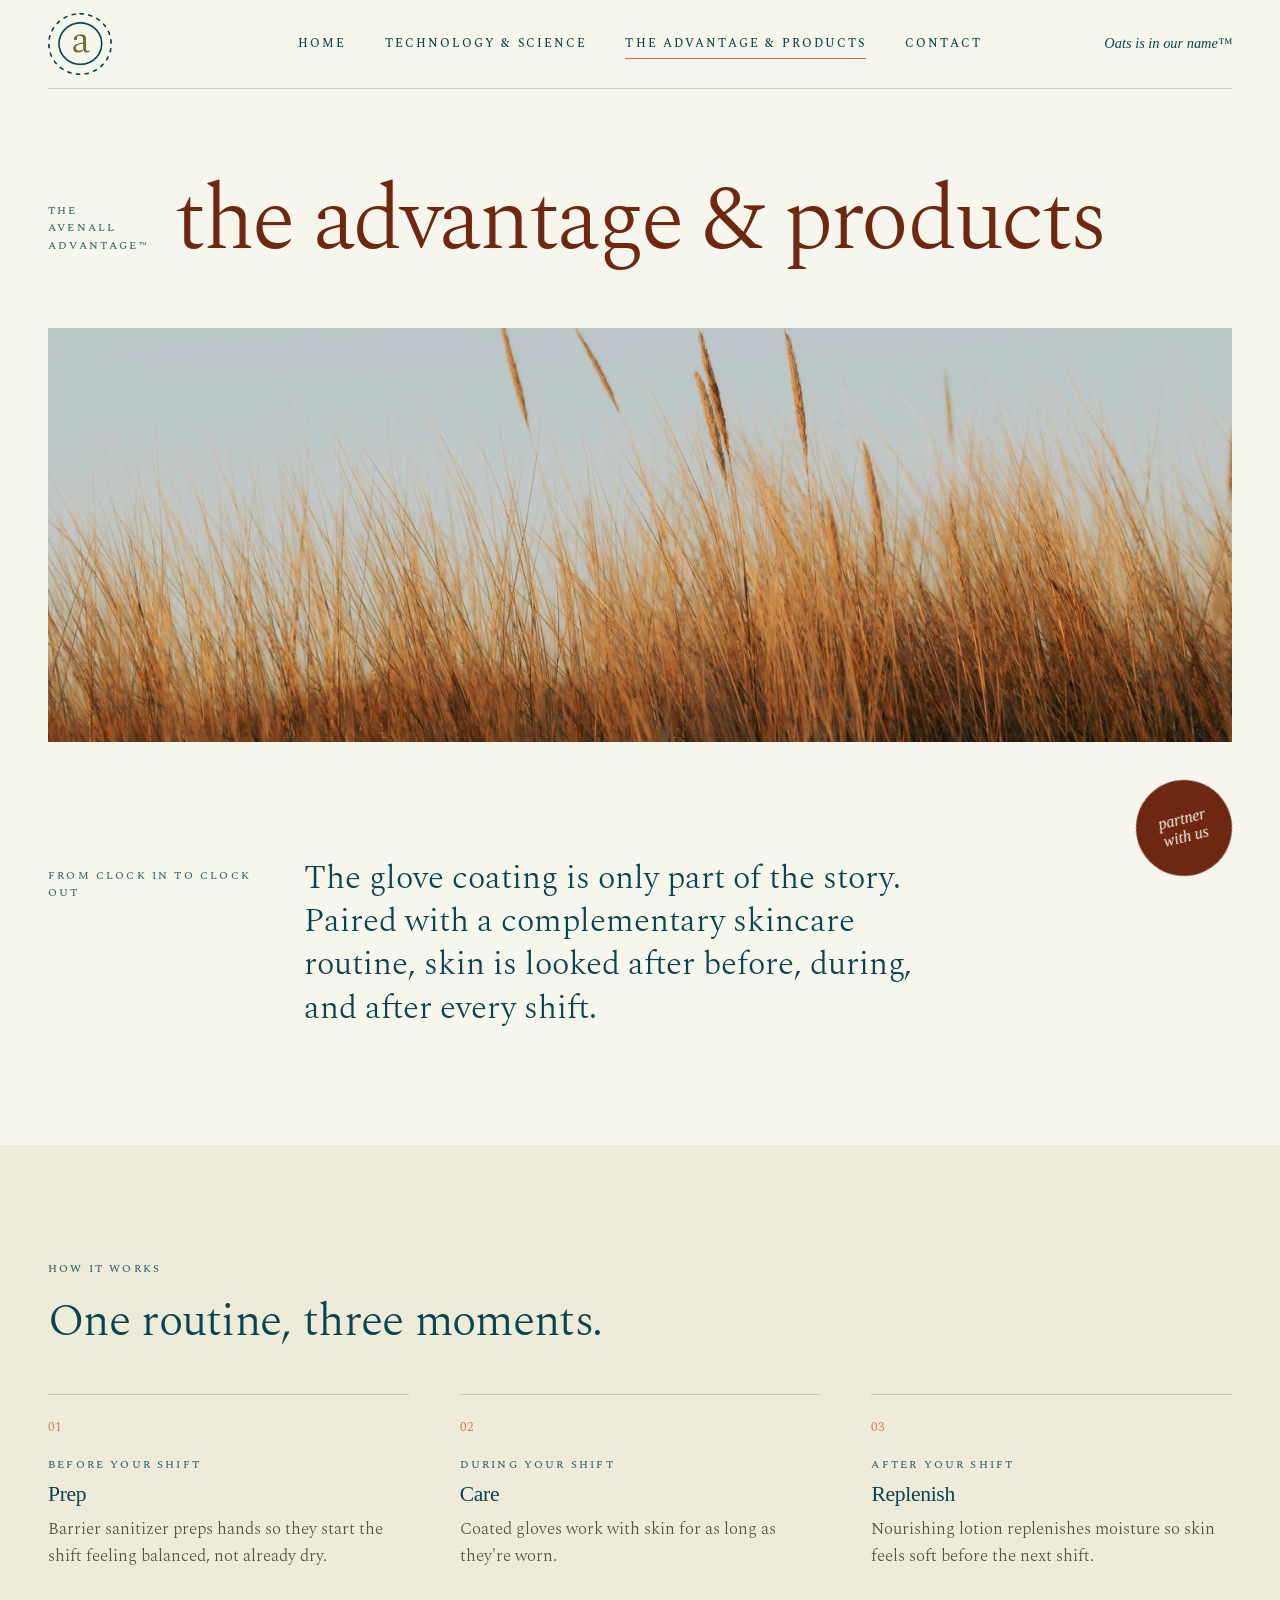
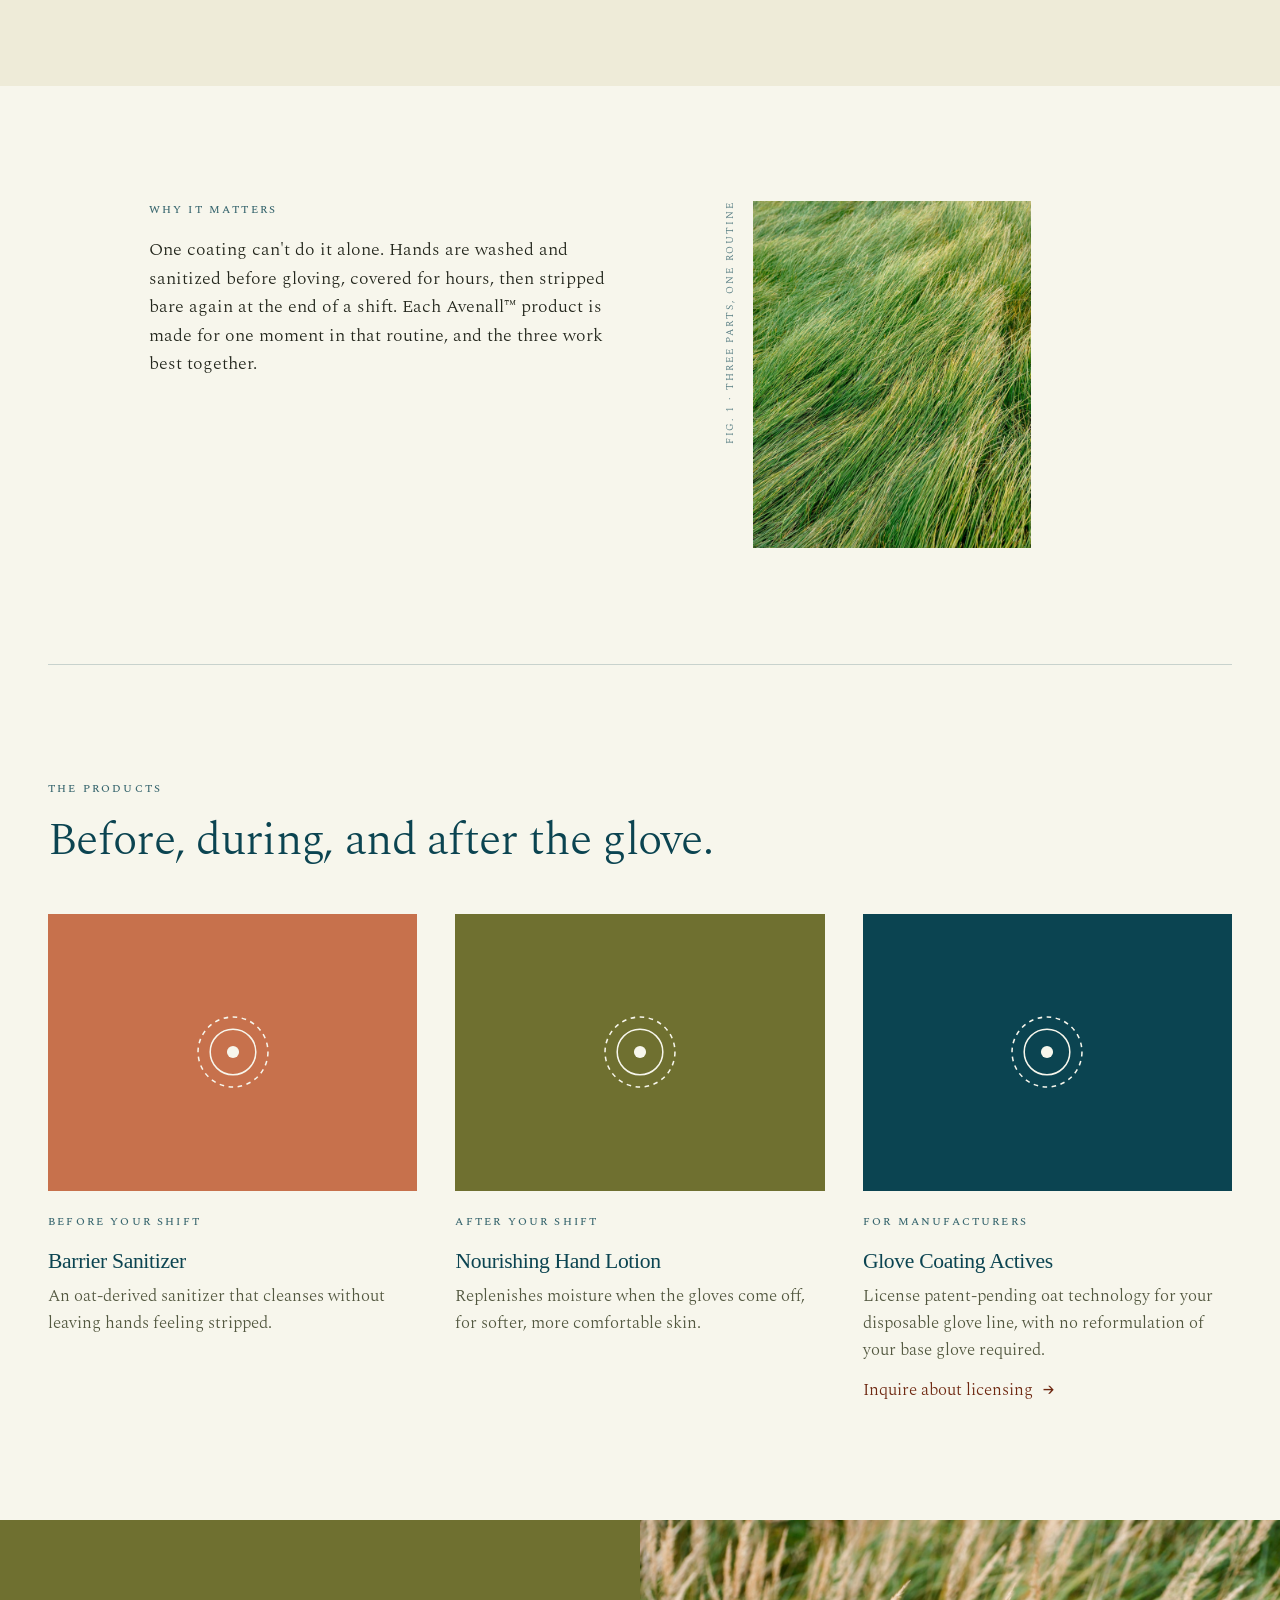
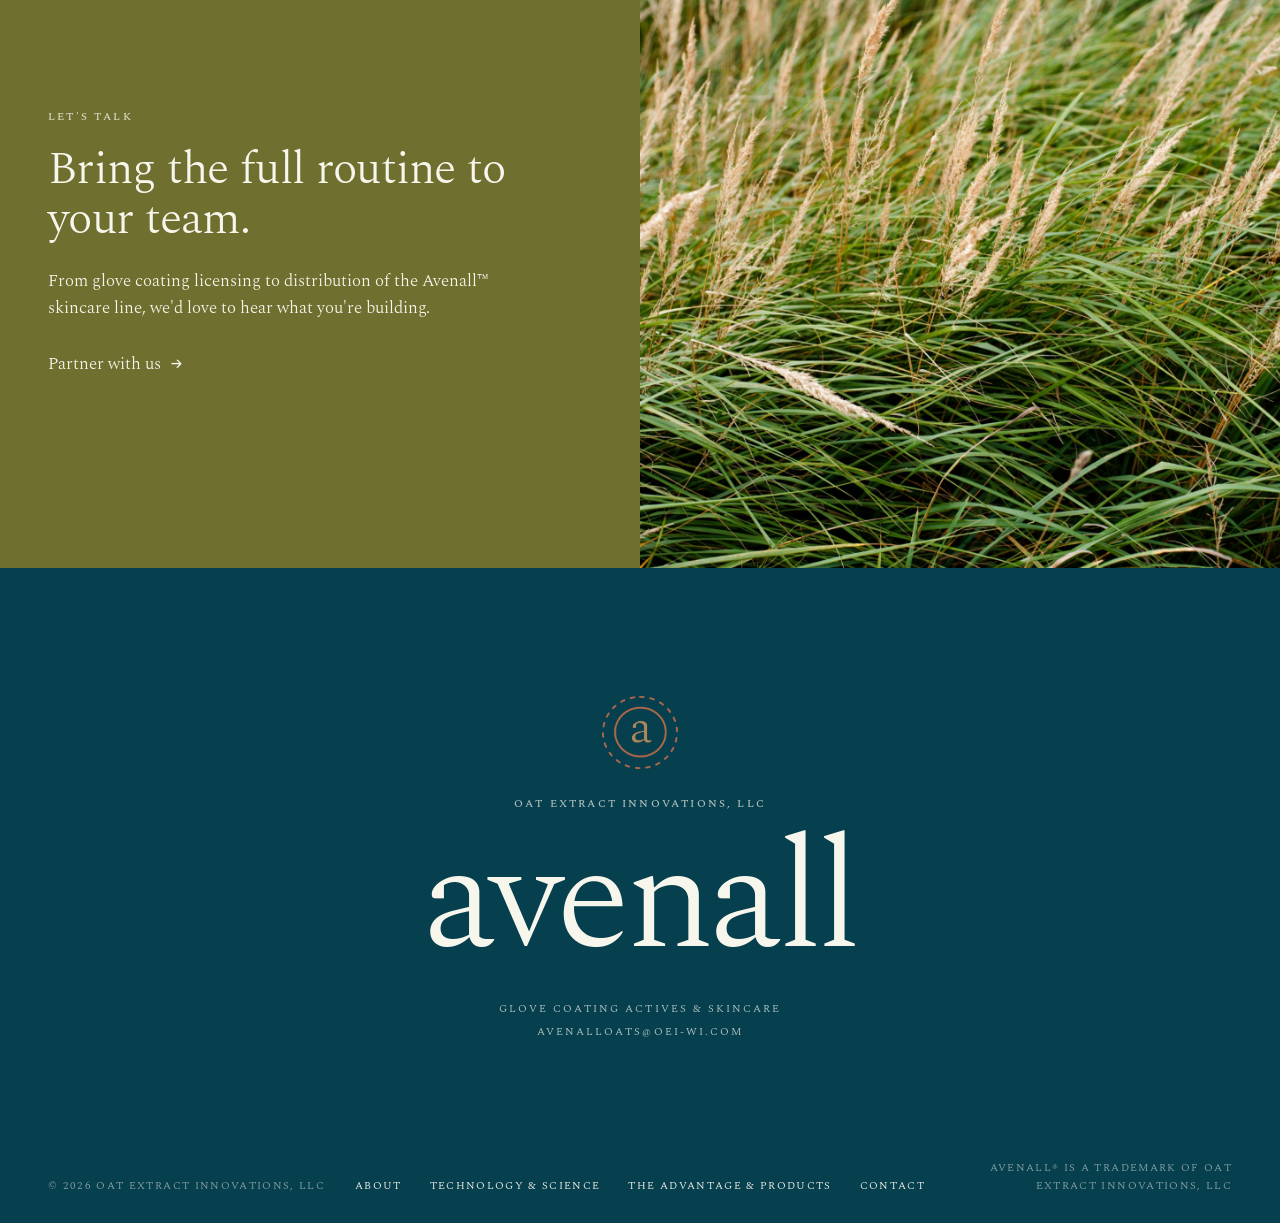
==== commit 96a6ef49: "UPDATES" ====
--- a/advantage.html
+++ b/advantage.html
@@ -3,8 +3,8 @@
 <head>
 <meta charset="UTF-8">
 <meta name="viewport" content="width=device-width, initial-scale=1.0">
-<title>The Avenall Advantage™ | Avenall™</title>
-<meta name="description" content="The Avenall Advantage™ is a holistic before, during, and after skincare routine built around every shift in disposable gloves.">
+<title>The Advantage &amp; Products | Avenall™</title>
+<meta name="description" content="The Avenall Advantage™: a barrier sanitizer, an oat glove coating, and a nourishing lotion designed to work together before, during, and after every shift.">
 
 <link rel="icon" type="image/png" sizes="32x32" href="assets/favicon_32.png">
 <link rel="apple-touch-icon" sizes="180x180" href="assets/favicon_180.png">
@@ -17,22 +17,22 @@
 </head>
 <body>
 
-<header class="site-header site-header--overlay">
+<!-- ===================== Header ===================== -->
+<header class="site-header">
   <div class="container">
-    <a href="index.html" class="brand" aria-label="Avenall home">
-      <img src="assets/letter_navy.png" alt="" class="brand-mark">
-      <span class="brand-word">avenall</span>
-    </a>
-    <nav class="main-nav" id="mainNav">
-      <a href="index.html">home</a>
-      <a href="technology.html">technology</a>
-      <a href="advantage.html">the advantage</a>
-      <a href="products.html">products</a>
-      <a href="science.html">science</a>
-      <a href="contact.html">contact</a>
-    </nav>
-    <div class="header-actions">
-      <a href="contact.html" class="btn btn-outline">partner With Us</a>
+    <div class="bar">
+      <a href="index.html" class="brand" aria-label="Avenall home">
+        <img src="assets/letter_navy.png" alt="" class="brand-mark">
+      </a>
+
+      <nav class="main-nav" id="mainNav">
+        <a href="index.html">home</a>
+        <a href="technology.html">technology &amp; science</a>
+        <a href="advantage.html">the advantage &amp; products</a>
+        <a href="contact.html">contact</a>
+      </nav>
+
+      <span class="header-note">Oats is in our name™</span>
       <button class="nav-toggle" id="navToggle" aria-label="Toggle navigation" aria-expanded="false">
         <span></span><span></span><span></span>
       </button>
@@ -40,124 +40,126 @@
   </div>
 </header>
 
-<main class="wide-page-content">
+<!-- Round "partner with us" button that stays on screen -->
+<a href="contact.html" class="badge">partner<br>with us</a>
 
-  <section class="page-hero">
-    <div class="page-hero-word" aria-hidden="true">the advantage</div>
-  </section>
+<main>
 
-  <section class="page-intro">
-    <div class="container">
-      <img src="assets/dot_olive.png" alt="" class="page-intro-mark">
-      <h1>A holistic approach: from clock in to clock out.</h1>
-      <p class="lead">Glove coating actives are only part of the story. The Avenall Advantage™ pairs the coating technology with a complementary skincare regimen, so skin is looked after before, during, and after every shift.</p>
+  <!-- ===================== Page title ===================== -->
+  <div class="container">
+    <section class="page-head">
+      <span class="label">The Avenall Advantage™</span>
+      <h1>the advantage &amp; products</h1>
+      <span></span>
+    </section>
+    <img src="assets/grass1-web.jpg" alt="Golden grass against a clear sky" class="page-banner page-banner--low">
+  </div>
+
+  <!-- ===================== Intro statement ===================== -->
+  <section class="section">
+    <div class="container statement reveal">
+      <span class="label">From clock in to clock out</span>
+      <p class="display">The glove coating is only part of the story. Paired with a complementary skincare routine, skin is looked after before, during, and after every shift.</p>
     </div>
   </section>
 
-  <section class="advantage section-pad reveal">
-    <div class="container">
-      <div class="timeline">
-        <div class="timeline-step" data-step="1">
-          <span class="when">Before Your Shift</span>
-          <h3>Prep &amp; Protect</h3>
-          <p>Avenall™ barrier sanitizers and lotions prime skin before gloves go on, so hands start the shift feeling balanced and hydrated instead of already dry and tight.</p>
+  <!-- ===================== Before / during / after ===================== -->
+  <section class="section section--sand" id="advantage">
+    <div class="container reveal">
+      <div class="section-head">
+        <span class="label">How it works</span>
+        <h2>One routine, three moments.</h2>
+      </div>
+      <div class="steps">
+        <div class="step"><span class="num">01</span><span class="label">Before your shift</span><h3>Prep</h3><p>Barrier sanitizer preps hands so they start the shift feeling balanced, not already dry.</p></div>
+        <div class="step"><span class="num">02</span><span class="label">During your shift</span><h3>Care</h3><p>Coated gloves work with skin for as long as they're worn.</p></div>
+        <div class="step"><span class="num">03</span><span class="label">After your shift</span><h3>Replenish</h3><p>Nourishing lotion replenishes moisture so skin feels soft before the next shift.</p></div>
+      </div>
+    </div>
+  </section>
+
+  <!-- ===================== Why it matters ===================== -->
+  <section class="section">
+    <div class="container fig fig--flip reveal">
+      <div class="fig-media">
+        <span class="fig-caption">fig. 1 · three parts, one routine</span>
+        <img src="assets/grass4-web.jpg" alt="Green grass bending in the breeze" loading="lazy">
+      </div>
+      <div class="fig-text">
+        <span class="label">Why it matters</span>
+        <p>One coating can't do it alone. Hands are washed and sanitized before gloving, covered for hours, then stripped bare again at the end of a shift. Each Avenall™ product is made for one moment in that routine, and the three work best together.</p>
+      </div>
+    </div>
+  </section>
+
+  <div class="container"><hr class="rule"></div>
+
+  <!-- ===================== Products ===================== -->
+  <section class="section" id="products">
+    <div class="container reveal">
+      <div class="section-head">
+        <span class="label">The products</span>
+        <h2>Before, during, and after the glove.</h2>
+      </div>
+      <div class="products">
+        <div class="product">
+          <div class="product-swatch product-swatch--terracotta"><svg width="76" height="76" viewBox="0 0 100 100" fill="none" aria-hidden="true"><circle cx="50" cy="50" r="46" stroke="#F7F6EC" stroke-width="2" stroke-dasharray="6 6"/><circle cx="50" cy="50" r="30" stroke="#F7F6EC" stroke-width="2"/><circle cx="50" cy="50" r="8" fill="#F7F6EC"/></svg></div>
+          <span class="label">Before your shift</span>
+          <h3>Barrier Sanitizer</h3>
+          <p>An oat-derived sanitizer that cleanses without leaving hands feeling stripped.</p>
         </div>
-        <div class="timeline-step" data-step="2">
-          <span class="when">During Your Shift</span>
-          <h3>Continuous Care</h3>
-          <p>Every glove is coated with OEI Glove Coating Actives, working with the skin for as long as the gloves are worn, not just at the moment of application.</p>
+        <div class="product">
+          <div class="product-swatch product-swatch--olive"><svg width="76" height="76" viewBox="0 0 100 100" fill="none" aria-hidden="true"><circle cx="50" cy="50" r="46" stroke="#F7F6EC" stroke-width="2" stroke-dasharray="6 6"/><circle cx="50" cy="50" r="30" stroke="#F7F6EC" stroke-width="2"/><circle cx="50" cy="50" r="8" fill="#F7F6EC"/></svg></div>
+          <span class="label">After your shift</span>
+          <h3>Nourishing Hand Lotion</h3>
+          <p>Replenishes moisture when the gloves come off, for softer, more comfortable skin.</p>
         </div>
-        <div class="timeline-step" data-step="3">
-          <span class="when">After Your Shift</span>
-          <h3>Replenish &amp; Renew</h3>
-          <p>Nourishing Avenall™ lotion replenishes moisture, leaving skin feeling softer and more comfortable before the next shift begins.</p>
+        <div class="product">
+          <div class="product-swatch product-swatch--navy"><svg width="76" height="76" viewBox="0 0 100 100" fill="none" aria-hidden="true"><circle cx="50" cy="50" r="46" stroke="#F7F6EC" stroke-width="2" stroke-dasharray="6 6"/><circle cx="50" cy="50" r="30" stroke="#F7F6EC" stroke-width="2"/><circle cx="50" cy="50" r="8" fill="#F7F6EC"/></svg></div>
+          <span class="label">For manufacturers</span>
+          <h3>Glove Coating Actives</h3>
+          <p>License patent-pending oat technology for your disposable glove line, with no reformulation of your base glove required.</p>
+          <a href="contact.html" class="link-arrow">Inquire about licensing</a>
         </div>
       </div>
     </div>
   </section>
 
-  <section class="section-pad reveal">
-    <div class="container">
-      <div class="eyebrow">Why It Matters</div>
-      <h2>One coating can't do it alone.</h2>
-      <p style="max-width:70ch;">Avenall™ is built around nitrile gloves designed for the medical and healthcare space, worn alongside a hand sanitizer and a lotion as a complete three-part system. Wearing disposable gloves is only one part of a much longer routine; hands are washed and sanitized before donning, worn under occlusion for hours, then stripped bare again at the end of a shift. Addressing any single moment in isolation leaves gaps.</p>
-      <p style="max-width:70ch;">Each piece of the system is formulated for a specific role in that routine, and the three are designed to work best together.</p>
-
-      <div class="benefit-grid cols-3" style="margin-top:56px;">
-        <div class="benefit-card">
-          <div class="role-tag">Before &middot; Sanitizer</div>
-          <h4>Supports Skin Integrity</h4>
-          <p>Alcohol-based sanitizing is necessary, but it can leave skin feeling dry and stripped. Avenall™ Barrier Sanitizer, formulated with oat-derived ingredients, cleanses while helping skin stay resilient against that drying effect.</p>
-        </div>
-        <div class="benefit-card">
-          <div class="role-tag">During &middot; Glove</div>
-          <h4>Supports a Balanced Complexion</h4>
-          <p>Worn for the length of a shift, the Avenall™ glove coating is designed to help maintain the skin's natural balance, for a smoother, healthier-looking complexion throughout the day.</p>
-        </div>
-        <div class="benefit-card">
-          <div class="role-tag">After &middot; Lotion</div>
-          <h4>Replenishes Moisture &amp; Comfort</h4>
-          <p>At the end of a shift, nourishing Avenall™ lotion replenishes moisture and helps skin feel calm, soft, and comfortable again.</p>
-        </div>
-      </div>
-
-      <p style="max-width:70ch;margin-top:40px;">Used on its own, each product does its job well. Used together, they're designed to support skin through the entire arc of a shift, not just one moment in it.</p>
-
-      <div class="cross-link">
-        <div class="txt"><strong>See the full lineup</strong>Barrier sanitizer, nourishing lotion, and the glove coating actives.</div>
-        <a href="products.html" class="btn btn-outline">View the Products <svg width="16" height="16" viewBox="0 0 24 24" fill="none"><path d="M5 12h14M13 6l6 6-6 6" stroke="currentColor" stroke-width="2" stroke-linecap="round" stroke-linejoin="round"/></svg></a>
-      </div>
-    </div>
-  </section>
-
-  <section class="final-cta section-pad reveal">
-    <div class="container">
-      <div class="eyebrow">Let's Talk</div>
+  <!-- ===================== Closing ask ===================== -->
+  <section class="cta-split">
+    <div class="cta-panel">
+      <span class="label">Let's talk</span>
       <h2>Bring the full routine to your team.</h2>
       <p>From glove coating licensing to distribution of the Avenall™ skincare line, we'd love to hear what you're building.</p>
-      <a href="contact.html" class="btn btn-primary">Partner With Us</a>
+      <a href="contact.html" class="link-arrow">Partner with us</a>
+    </div>
+    <div class="cta-media">
+      <img src="assets/grass2-web.jpg" alt="Feathery grass in the wind" loading="lazy">
     </div>
   </section>
 
 </main>
 
+<!-- ===================== Footer ===================== -->
 <footer class="site-footer">
   <div class="container">
-    <div class="footer-top">
-      <div class="footer-brand">
-        <div class="brand-lockup">
-          <img src="assets/letter_peach.png" alt="">
-          <span class="brand-word">avenall</span>
-        </div>
-        <p>A patent-pending oat technology platform for disposable gloves and skincare, by Oat Extract Innovations, LLC.</p>
-      </div>
-      <div class="footer-col">
-        <h5>Explore</h5>
-        <ul>
-          <li><a href="technology.html">Technology</a></li>
-          <li><a href="advantage.html">The Advantage</a></li>
-          <li><a href="science.html">Science</a></li>
-        </ul>
-      </div>
-      <div class="footer-col">
-        <h5>Company</h5>
-        <ul>
-          <li><a href="index.html#about">About</a></li>
-          <li><a href="products.html">Products</a></li>
-          <li><a href="contact.html">Partner With Us</a></li>
-          <li><a href="contact.html">Contact</a></li>
-        </ul>
-      </div>
-      <div class="footer-col">
-        <h5>Connect</h5>
-        <ul>
-          <li><a href="mailto:avenalloats@oei-wi.com">avenalloats@oei-wi.com</a></li>
-        </ul>
-      </div>
+    <img src="assets/letter_peach.png" alt="" class="footer-mark">
+    <span class="label">Oat Extract Innovations, LLC</span>
+    <p class="footer-word">avenall</p>
+    <div class="footer-details">
+      Glove coating actives &amp; skincare<br>
+      <a href="mailto:avenalloats@oei-wi.com">avenalloats@oei-wi.com</a>
     </div>
+
     <div class="footer-bottom">
-      <span>© 2026 Oat Extract Innovations, LLC. All rights reserved.</span>
-      <span>Avenall® is a trademark of Oat Extract Innovations, LLC.</span>
+      <span>© 2026 Oat Extract Innovations, LLC</span>
+      <nav class="footer-nav" aria-label="Footer">
+        <a href="index.html#about">about</a>
+        <a href="technology.html">technology &amp; science</a>
+        <a href="advantage.html">the advantage &amp; products</a>
+        <a href="contact.html">contact</a>
+      </nav>
+      <span>Avenall® is a trademark of Oat Extract Innovations, LLC</span>
     </div>
   </div>
 </footer>
--- a/styles.css
+++ b/styles.css
@@ -1,25 +1,46 @@
-/* ===================== Avenall — Base ===================== */
+/* =====================================================================
+   Avenall™ site styles
+   Editorial layout: lots of whitespace, hairline rules, small labels.
+   Colors and type come from the Avenall brand sheet.
+
+   Reusable blocks (search for these names):
+     .site-header      top bar on every page
+     .badge            round "partner with us" button, fixed on screen
+     .home-hero        full-height meadow photo on the home page
+     .page-head        title block at the top of the other pages
+     .page-banner      wide photo under a page title
+     .statement        small label + one large sentence
+     .fig              small photo with a vertical caption + short text
+     .feature          text on the left, two offset photos on the right
+     .size-compare     big circle vs. tiny dot (home page technology section)
+     .split            photo on one side, heading + numbered points on the other
+     .points           numbered list (used inside .split)
+     .steps            three short columns with numbers
+     .compare          two big numbers side by side
+     .products         three product cards
+     .story            About / Our Story block
+     .cta-split        colored panel + photo, the closing ask on each page
+     .site-footer      dark footer with the large wordmark
+   ===================================================================== */
 
 :root {
   --cream: #F7F6EC;
-  --cream-deep: #EEEBD8;
-  --paper: #FFFFFE;
+  --sand: #EEEBD8;
   --navy: #0B4451;
   --navy-deep: #063f4e;
   --olive: #6F7030;
   --olive-deep: #44441D;
   --terracotta: #C7714C;
-  --terracotta-deep: #A85C3B;
   --maroon: #6E2811;
   --ink: #23261C;
   --ink-soft: #52573F;
-
-  --font-display: 'Spectral', Georgia, 'Times New Roman', serif;
-  --font-body: 'Spectral', Georgia, 'Times New Roman', serif;
-  --font-display1:'Spectral Light', Georgia, 'Times New Roman', serif;
-
-  --container: 1180px;
-  --radius: 4px;
+  --line: rgba(11, 68, 81, 0.2);
+
+  --font: 'Spectral', Georgia, 'Times New Roman', serif;
+  --container: 1320px;
+  --gutter: clamp(20px, 4vw, 48px);
+  --section: clamp(72px, 9vw, 136px);
+  --header-h: 89px;
 }
 
 * { box-sizing: border-box; }
@@ -30,104 +51,75 @@
   margin: 0;
   background: var(--cream);
   color: var(--ink);
-  font-family: var(--font-body);
+  font-family: var(--font);
   font-weight: 300;
   font-size: 17px;
-  line-height: 1.65;
+  line-height: 1.6;
   -webkit-font-smoothing: antialiased;
 }
 
 img { max-width: 100%; display: block; }
-
 a { color: inherit; text-decoration: none; }
 
 .container {
   max-width: var(--container);
   margin: 0 auto;
-  padding: 0 32px;
-}
-
-.container-2 {
-  max-width: var(--container);
-  margin: center;
-  padding: 0 32px;
-}
-
-h1 {
-  font-family: var(--font-display);
+  padding: 0 var(--gutter);
+}
+
+h1, h2, h3 {
+  font-family: var(--font);
   font-weight: 300;
-  color: var(--maroon);
+  color: var(--navy);
+  letter-spacing: -0.015em;
   margin: 0 0 0.5em;
-  letter-spacing: -0.02em;
-  font-size: clamp(2.1rem, 4vw, 3.1rem);
-  line-height: 1.12;
-}
-
-h2 {
-  font-family: var(--font-display);
-  font-weight: 300;
-  color: var(--navy);
-  margin: 0 0 0.6em;
-  letter-spacing: -0.01em;
-  font-size: clamp(1.6rem, 2.6vw, 2.3rem);
-  line-height: 1.15;
-}
-
-h3 {
-  font-family: var(--font-display);
-  font-weight: 400;
-  color: var(--navy);
-  margin: 0 0 0.5em;
-  letter-spacing: -0.01em;
-  font-size: 1.3rem;
-  line-height: 1.25;
-}
-
-h4 {
-  font-family: var(--font-display);
-  font-weight: 400;
-  color: var(--navy);
-  margin: 0 0 0.5em;
-  letter-spacing: -0.01em;
-}
-
-p {
-  margin: 0 0 1em;
-  color: var(--ink-soft);
-}
-
-.eyebrow {
+}
+h1 { font-size: clamp(2.4rem, 5vw, 4.4rem); line-height: 1.05; }
+h2 { font-size: clamp(2rem, 3.6vw, 3.2rem); line-height: 1.1; }
+h3 { font-size: 1.35rem; line-height: 1.25; font-weight: 400; }
+
+p { margin: 0 0 1em; color: var(--ink-soft); }
+
+/* tiny uppercase label that sits above or beside text */
+.label {
+  display: block;
+  margin-bottom: 18px;
+  font-size: 0.68rem;
+  font-weight: 500;
+  letter-spacing: 0.2em;
+  text-transform: uppercase;
+  color: var(--navy);
+  opacity: 0.8;
+}
+
+/* large statement sentence */
+.display {
+  margin: 0;
+  font-size: clamp(1.5rem, 2.6vw, 2.35rem);
+  line-height: 1.3;
+  color: var(--navy);
+}
+
+/* text link with an arrow, used instead of buttons inside sections */
+.link-arrow {
   display: inline-flex;
   align-items: center;
   gap: 10px;
-  font-family: var(--font-body);
-  font-size: 0.78rem;
-  letter-spacing: 0.22em;
-  text-transform: uppercase;
-  color: var(--olive);
-  font-weight: 500;
-  margin-bottom: 18px;
-}
-
-.eyebrow::before {
-  content: "";
-  width: 7px;
-  height: 7px;
-  border-radius: 50%;
-  background: var(--maroon);
-  flex-shrink: 0;
-}
- 
-.eyebrow.on-dark { color: var(--terracotta); }
-
-section { position: relative; }
-
-.section-pad { padding: 92px 0; }
-
-@media (max-width: 720px) {
-  .section-pad { padding: 76px 0; }
-  .container { padding: 0 22px; }
-}
+  margin-top: 12px;
+  font-size: 1.05rem;
+  color: var(--maroon);
+  border-bottom: 1px solid transparent;
+  transition: border-color 0.2s ease, gap 0.2s ease;
+}
+.link-arrow::after { content: "→"; }
+.link-arrow:hover { border-bottom-color: currentColor; gap: 14px; }
+
+.section { padding: var(--section) 0; }
+.section--sand { background: var(--sand); }
+.rule { border: 0; border-top: 1px solid var(--line); margin: 0; }
+
+.section-head { max-width: 760px; }
+.section-head h2 { margin-bottom: 0; }
 
 /* ===================== Buttons ===================== */
 
@@ -135,53 +127,19 @@
   display: inline-flex;
   align-items: center;
   gap: 10px;
-  font-family: var(--font-body);
+  padding: 13px 24px;
+  border: 1px solid transparent;
+  border-radius: 2px;
+  font-family: var(--font);
   font-size: 0.82rem;
   font-weight: 500;
   letter-spacing: 0.04em;
-  padding: 13px 24px;
-  border-radius: 2px;
-  border: 1.5px solid transparent;
   cursor: pointer;
-  transition: all 0.22s ease;
+  transition: background 0.2s ease, transform 0.2s ease;
   white-space: nowrap;
 }
-
-.btn-primary {
-  background: var(--terracotta);
-  color: var(--paper);
-}
-.btn-primary:hover { background: var(--terracotta-deep); transform: translateY(-1px); }
-
-.btn-outline {
-  background: transparent;
-  border-color: rgba(11, 68, 81, 0.3);
-  color: var(--navy);
-}
-.btn-outline:hover { border-color: var(--navy); background: rgba(11, 68, 81, 0.05); }
-
-.btn-outline.on-dark {
-  border-color: rgba(247, 246, 236, 0.35);
-  color: var(--cream);
-}
-.btn-outline.on-dark:hover { border-color: var(--cream); background: rgba(247, 246, 236, 0.08); }
-
-.btn svg { width: 16px; height: 16px; }
-
-/* ===================== Ring Motif ===================== */
-
-.ring-mark {
-  --ring-dash: var(--navy);
-  --ring-solid: var(--olive);
-  --ring-dot: var(--maroon);
-}
-
-.ring-mark.on-dark {
-  --ring-dash: var(--terracotta);
-  --ring-dash: rgba(199, 113, 76, 0.85);
-  --ring-solid: var(--terracotta);
-  --ring-dot: var(--maroon);
-}
+.btn-maroon { background: var(--maroon); color: var(--cream); }
+.btn-maroon:hover { background: #57200d; transform: translateY(-1px); }
 
 /* ===================== Header ===================== */
 
@@ -189,310 +147,155 @@
   position: sticky;
   top: 0;
   z-index: 100;
-  background: rgba(247, 246, 236, 0.88);
-  backdrop-filter: blur(10px) saturate(1.1);
-  -webkit-backdrop-filter: blur(10px) saturate(1.1);
-  border-bottom: 1px solid rgba(11, 68, 81, 0.08);
-}
-
-.site-header .container {
-  display: flex;
+  background: rgba(247, 246, 236, 0.94);
+  backdrop-filter: blur(10px);
+  -webkit-backdrop-filter: blur(10px);
+  transition: background 0.3s ease;
+}
+.site-header .bar {
+  display: grid;
+  grid-template-columns: 1fr auto 1fr;
   align-items: center;
-  justify-content: space-between;
-  height: 90px;
-}
-
-.brand {
-  display: flex;
-  align-items: center;
-  gap: 10px;
-}
-.brand-mark { height: 40px; width: auto; display: block; }
-.brand-word {
-  font-family: var(--font-display);
-  font-size: 1.8rem;
-  font-weight: 500;
-  color: var(--maroon);
-  letter-spacing: -0.01em;
-  line-height: 1;
-}
-
-.main-nav {
-  display: flex;
-  align-items: center;
-  gap: 40px;
-  
-}
-
+  height: var(--header-h);
+  border-bottom: 1px solid var(--line);
+}
+
+.brand { justify-self: start; display: flex; align-items: center; }
+.brand-mark { height: 62px; width: auto; }
+
+.main-nav { display: flex; align-items: center; gap: clamp(22px, 3vw, 44px); }
 .main-nav a {
-  font-size: 1rem;
-  font-weight: 500;
-  color: var(--navy);
   position: relative;
   padding: 4px 0;
+  font-size: 0.72rem;
+  font-weight: 500;
+  letter-spacing: 0.18em;
+  text-transform: uppercase;
+  color: var(--navy);
 }
 .main-nav a::after {
   content: "";
   position: absolute;
-  left: 0; right: 100%;
-  bottom: -2px;
-  height: 1.5px;
+  left: 0; right: 100%; bottom: -2px;
+  height: 1px;
   background: var(--terracotta);
   transition: right 0.25s ease;
 }
-.main-nav a:hover::after { right: 0; }
-.main-nav a.active { color: var(--terracotta); }
-.main-nav a.active::after { right: 0; background: var(--terracotta); }
-
-.header-actions { display: flex; align-items: center; gap: 22px; }
+.main-nav a:hover::after,
+.main-nav a.active::after { right: 0; }
+
+.header-note {
+  justify-self: end;
+  font-size: 0.9rem;
+  font-style: italic;
+  color: var(--navy);
+}
 
 .nav-toggle {
   display: none;
+  justify-self: end;
   flex-direction: column;
   gap: 5px;
+  padding: 8px;
   background: none;
-  border: none;
+  border: 0;
   cursor: pointer;
-  padding: 8px;
-}
-.nav-toggle span { width: 22px; height: 2px; background: var(--navy); border-radius: 2px; }
-
+}
+.nav-toggle span { width: 22px; height: 1.5px; background: var(--navy); }
+
+/* home: transparent over the photo until the page scrolls (script.js adds .is-scrolled) */
+.site-header--overlay { background: transparent; backdrop-filter: none; -webkit-backdrop-filter: none; }
+.site-header--overlay.is-scrolled {
+  background: rgba(247, 246, 236, 0.94);
+  backdrop-filter: blur(10px);
+  -webkit-backdrop-filter: blur(10px);
+}
+
+@media (max-width: 1180px) {
+  .header-note { visibility: hidden; }
+}
 @media (max-width: 900px) {
+  .site-header .bar { grid-template-columns: 1fr auto; }
+  .header-note { display: none; }
+  .nav-toggle { display: flex; }
   .main-nav {
     position: fixed;
-    top: 84px; left: 0; right: 0;
-    background: var(--cream);
+    top: var(--header-h); left: 0; right: 0;
     flex-direction: column;
     align-items: flex-start;
     gap: 0;
-    padding: 10px 22px 26px;
-    border-bottom: 1px solid rgba(11,68,81,0.08);
+    padding: 8px var(--gutter) 24px;
+    background: var(--cream);
+    border-bottom: 1px solid var(--line);
+    opacity: 0;
     transform: translateY(-8px);
-    opacity: 0;
     pointer-events: none;
-    transition: all 0.2s ease;
+    transition: opacity 0.2s ease, transform 0.2s ease;
   }
-  .main-nav.open { transform: translateY(0); opacity: 1; pointer-events: auto; }
-  .main-nav a { padding: 14px 0; width: 100%; border-bottom: 1px solid rgba(11,68,81,0.06); }
-  .header-actions .btn-outline { display: none; }
-  .nav-toggle { display: flex; }
-}
-
-/* ===================== Hero ===================== */
-
-.hero {
-  overflow: hidden;
-  padding: 90px 0 100px;
-}
-
-.hero .container {
-  display: grid;
-  grid-template-columns: 1fr;
-  gap: 40px;
-  align-items:center;
-}
-
-.hero-copy {
+  .main-nav.open { opacity: 1; transform: none; pointer-events: auto; }
+  .main-nav a { width: 100%; padding: 16px 0; border-bottom: 1px solid var(--line); }
+  .main-nav a::after { display: none; }
+}
+
+/* ===================== Round "partner with us" badge ===================== */
+
+.badge {
+  position: fixed;
+  bottom: 24px;
+  right: var(--gutter);
+  z-index: 90;
+  width: 96px;
+  height: 96px;
+  border-radius: 50%;
+  display: grid;
+  place-items: center;
   text-align: center;
-}
-.hero-divider {
-  width: 100px;
-  height: 2px;
-  background: var(--olive);
-  opacity: 0.5;
-  margin: 26px auto;
-}
-.hero-copy p.lead {
-  font-size: 1.15rem;
-}
-.hero-ctas {
-  justify-content: center;
-}
-.hero-tagline {
-  justify-content: center;
-}
-.hero-ctas {
-  display: flex;
-  gap: 16px;
-  margin-top: 34px;
-  flex-wrap: wrap;
-}
-
-.hero-mark {
-  width: 120px;
-  height: 120px;
-  margin: 0 auto 28px;
-  justify-content: center
-}
-.hero-mark svg { width: 100%; height: 100%; }
-
-.hero-detail {
-  margin: 18px auto 0;
-  font-size: 0.98rem;
-  color: var(--ink-soft);
-}
-
-.hero-tagline {
-  margin-top: 46px;
-  display: flex;
-  align-items: center;
-  gap: 14px;
-  font-family: var(--font-body);
-  font-size: 0.82rem;
-  letter-spacing: 0.24em;
-  text-transform: uppercase;
-  color: var(--olive);
-  font-weight: 500;
-}
-.hero-tagline .rule { width: 40px; height: 1px; background: var(--olive); opacity: 0.5; }
-
-.hero-visual {
-  position: relative;
-  display: flex;
-  align-items: center;
-  justify-content: center;
-  aspect-ratio: 1 / 1;
-}
-
-.hero-visual .ring-svg { width: 100%; height: 100%; }
-
-.hero-visual .stat-pair {
-  position: absolute;
-  bottom: 2%;
-  left: 50%;
-  transform: translateX(-50%);
-  display: flex;
-  align-items: center;
-  gap: 16px;
-  background: var(--paper);
-  border-radius: 2px;
-  padding: 18px 22px;
-  box-shadow: 0 18px 40px -14px rgba(11, 68, 81, 0.28);
-  font-family: var(--font-display);
-}
-.hero-visual .stat-pair .stat { text-align: center; }
-.hero-visual .stat-pair .num {
-  font-size: 1.35rem;
-  color: var(--terracotta);
-  font-weight: 600;
-  line-height: 1;
-  white-space: nowrap;
-}
-.hero-visual .stat-pair .lbl {
-  font-family: var(--font-body);
-  font-size: 0.6rem;
-  letter-spacing: 0.05em;
-  text-transform: uppercase;
-  color: var(--ink-soft);
-  margin-top: 6px;
-  max-width: 100px;
-  line-height: 1.3;
-}
-.hero-visual .stat-pair .arrow {
-  color: var(--olive);
-  opacity: 0.55;
-  flex-shrink: 0;
-  display: flex;
-}
-
-@media (max-width: 900px) {
-  .hero .container { grid-template-columns: 1fr; }
-  .hero-visual { max-width: 380px; margin: 20px auto 0; }
-}
-
-@media (max-width: 520px) {
-  .hero-visual .stat-pair {
-    flex-direction: column;
-    gap: 10px;
-    padding: 16px 20px;
-    bottom: -4%;
-  }
-  .hero-visual .stat-pair .arrow { transform: rotate(90deg); }
-}
-
-/* ===================== Home: overlay header ===================== */
-/* Transparent over the hero photo; script.js adds .is-scrolled to bring the cream bar back */
-
-.site-header--overlay {
-  background: transparent;
-  backdrop-filter: none;
-  -webkit-backdrop-filter: none;
-  border-bottom-color: transparent;
-  transition: background 0.3s ease, border-color 0.3s ease;
-}
-.site-header--overlay.is-scrolled {
-  background: rgba(247, 246, 236, 0.9);
-  backdrop-filter: blur(10px) saturate(1.1);
-  -webkit-backdrop-filter: blur(10px) saturate(1.1);
-  border-bottom-color: rgba(11, 68, 81, 0.08);
-}
-
-@media (min-width: 901px) {
-  .site-header--overlay .container {
-    position: relative;
-    max-width: none;
-    padding: 0 40px;
-  }
-  .site-header--overlay .brand {
-    position: absolute;
-    left: 50%;
-    transform: translateX(-50%);
-  }
-  .site-header--overlay .brand-mark { height: 46px; }
-  .site-header--overlay .brand .brand-word { display: none; }
-  .site-header--overlay .main-nav { flex: 1; gap: 34px; }
-  .site-header--overlay .main-nav a {
-    font-size: 0.72rem;
-    letter-spacing: 0.16em;
-    text-transform: uppercase;
-  }
-  /* three links either side of the centered mark */
-  .site-header--overlay .main-nav a:nth-child(3) { margin-right: auto; }
-  .site-header--overlay .header-actions { display: none; }
-}
-.site-header--overlay .main-nav a.active { color: var(--navy); }
-
-/* ===================== Home: parallax hero ===================== */
-
-.home-hero,
-.page-hero {
+  background: var(--maroon);
+  color: var(--cream);
+  font-size: 1rem;
+  font-style: italic;
+  line-height: 1.15;
+  transform: rotate(-14deg);
+  transition: transform 0.25s ease, background 0.25s ease, opacity 0.25s ease;
+}
+.badge:hover { background: #57200d; transform: rotate(-14deg) scale(1.06); }
+.badge.is-hidden { opacity: 0; pointer-events: none; }
+@media (max-width: 720px) {
+  .badge { bottom: 16px; right: 16px; width: 80px; height: 80px; font-size: 0.82rem; }
+}
+
+/* ===================== Home hero (full-height parallax) ===================== */
+
+.home-hero {
   position: relative;
   min-height: 100vh;
   min-height: 100svh;
-  margin-top: -91px; /* slides up under the transparent header */
+  margin-top: calc(var(--header-h) * -1);
   padding: 150px 24px 0;
   display: flex;
   flex-direction: column;
   align-items: center;
   overflow: hidden;
-  background-color: var(--cream-deep);
-  background-image: url('assets/joana-abreu-meadow-2600.jpg');
-  background-attachment: fixed;
-  background-position: center;
-  background-size: cover;
-}
-/* deepens the grass so the cream wordmark holds */
-.home-hero::after,
-.page-hero::after {
+  background: var(--sand) url('assets/joana-abreu-meadow-2600.jpg') center / cover no-repeat fixed;
+}
+.home-hero::after {
   content: "";
   position: absolute;
   left: 0; right: 0; bottom: 0;
   height: 55%;
-  background: linear-gradient(to bottom, rgba(68, 68, 29, 0) 0%, rgba(68, 68, 29, 0.42) 100%);
+  background: linear-gradient(to bottom, rgba(68, 68, 29, 0), rgba(68, 68, 29, 0.42));
   pointer-events: none;
 }
-
 .home-hero-tagline {
+  max-width: 31ch;
   margin: 0;
-  max-width: 31ch;
   font-size: clamp(1.1rem, 1.75vw, 1.55rem);
   font-weight: 400;
   line-height: 1.35;
-  color: var(--navy);
   text-align: center;
+  color: var(--navy);
 }
 .home-hero .btn { margin-top: 28px; }
-
 .home-hero-wordmark {
   position: relative;
   z-index: 1;
@@ -504,8 +307,7 @@
   white-space: nowrap;
   color: var(--cream);
 }
-
-/* fixed backgrounds are unreliable on touch devices; fall back to a still photo */
+/* fixed backgrounds are unreliable on touch screens */
 @media (hover: none), (prefers-reduced-motion: reduce) {
   .home-hero { background-attachment: scroll; background-position: center bottom; }
 }
@@ -513,969 +315,406 @@
   .home-hero { padding-top: 130px; }
 }
 
-/* ===================== Home: squared buttons ===================== */
-
-.btn-square {
-  border-radius: 2px;
-  padding: 13px 24px;
-  font-size: 0.82rem;
-  letter-spacing: 0.04em;
-}
-.btn-maroon { background: var(--maroon); color: var(--cream); }
-.btn-maroon:hover { background: #57200d; transform: translateY(-1px); }
-.btn-navy { background: var(--navy); color: var(--cream); }
-.btn-navy:hover { background: var(--navy-deep); transform: translateY(-1px); }
-
-/* ===================== Home: story (copy + photo) ===================== */
+/* ===================== Page title (all pages except home) ===================== */
+
+.page-head {
+  display: grid;
+  grid-template-columns: 1fr auto 1fr;
+  align-items: end;
+  gap: 24px;
+  padding: clamp(48px, 7vw, 96px) 0 clamp(36px, 5vw, 64px);
+}
+.page-head .label { margin: 0 0 0.9em; max-width: 22ch; }
+.page-head h1 {
+  margin: 0;
+  font-size: clamp(2.6rem, 7vw, 6.4rem);
+  line-height: 0.95;
+  letter-spacing: -0.03em;
+  text-align: center;
+  color: var(--maroon);
+}
+@media (max-width: 720px) {
+  .page-head { grid-template-columns: 1fr; text-align: center; }
+  .page-head .label { margin: 0 auto; }
+}
+
+.page-banner {
+  width: 100%;
+  height: clamp(240px, 46vh, 520px);
+  object-fit: cover;
+}
+/* shows the bottom of a photo instead of the middle (e.g. grain under a tall sky) */
+.page-banner--low { object-position: center 85%; }
+
+/* ===================== Statement ===================== */
+
+.statement {
+  display: grid;
+  grid-template-columns: minmax(140px, 1fr) 4fr;
+  gap: 24px;
+  align-items: start;
+}
+.statement .label { margin: 0.9em 0 0; }
+.statement .display { max-width: 36ch; }
+@media (max-width: 720px) {
+  .statement { grid-template-columns: 1fr; }
+}
+
+/* ===================== Fig (small photo + vertical caption + text) ===================== */
+
+.fig {
+  display: grid;
+  grid-template-columns: repeat(12, 1fr);
+  gap: 24px;
+  align-items: start;
+}
+.fig-media { grid-column: 3 / span 3; position: relative; }
+.fig-media img { width: 100%; aspect-ratio: 4 / 5; object-fit: cover; }
+.fig-caption {
+  position: absolute;
+  top: 0;
+  left: -30px;
+  writing-mode: vertical-rl;
+  transform: rotate(180deg);
+  font-size: 0.6rem;
+  letter-spacing: 0.2em;
+  text-transform: uppercase;
+  color: var(--navy);
+  opacity: 0.7;
+}
+.fig-text { grid-column: 7 / span 5; }
+.fig-text p { font-size: 1.15rem; line-height: 1.55; color: var(--ink); }
+.fig--flip .fig-media { grid-column: 8 / span 3; grid-row: 1; }
+.fig--flip .fig-text { grid-column: 2 / span 5; grid-row: 1; }
+@media (max-width: 860px) {
+  .fig, .fig--flip { grid-template-columns: 1fr; }
+  .fig-media, .fig-text, .fig--flip .fig-media, .fig--flip .fig-text { grid-column: auto; grid-row: auto; }
+  .fig-media { max-width: 320px; margin-left: 30px; }
+}
+
+/* ===================== Feature (text + two offset photos) ===================== */
+
+.feature {
+  display: grid;
+  grid-template-columns: repeat(12, 1fr);
+  gap: 24px;
+  align-items: start;
+}
+.feature-text { grid-column: 1 / span 5; padding-top: 24px; }
+.feature-text p { max-width: 40ch; }
+.feature-media {
+  grid-column: 7 / -1;
+  display: grid;
+  grid-template-columns: 2fr 3fr;
+  gap: 24px;
+  align-items: start;
+}
+.feature-media img { width: 100%; object-fit: cover; }
+.feature-media .img-sm { aspect-ratio: 3 / 4; margin-top: 45%; }
+.feature-media .img-lg { aspect-ratio: 4 / 5; }
+
+/* big circle vs. tiny dot, sitting on a shared hairline */
+.size-compare { grid-column: 7 / -1; margin: 0; padding-top: 24px; }
+.size-compare svg { width: 100%; height: auto; overflow: visible; }
+.sc-big { fill: rgba(111, 112, 48, 0.18); stroke: var(--olive); stroke-width: 1.5; }
+.sc-dot { fill: var(--maroon); }
+.sc-pointer { stroke: var(--maroon); stroke-width: 1; }
+.sc-base { stroke: var(--line); stroke-width: 1; }
+.sc-measure { fill: none; stroke: var(--olive-deep); stroke-width: 1; opacity: 0.6; }
+.size-compare-labels {
+  display: grid;
+  grid-template-columns: 340fr 220fr; /* matches the circles' positions in the drawing */
+  margin-top: 18px;
+}
+.size-compare-labels > div:last-child { text-align: right; }
+.size-compare-labels .label { margin-bottom: 6px; }
+.size-compare-figure {
+  font-size: clamp(1.25rem, 2.4vw, 2.1rem);
+  line-height: 1.1;
+  white-space: nowrap;
+  color: var(--olive-deep);
+}
+.size-compare-figure--ours { color: var(--maroon); }
+.size-compare figcaption {
+  margin-top: 24px;
+  font-size: 0.85rem;
+  font-style: italic;
+  color: var(--ink-soft);
+}
+
+@media (max-width: 860px) {
+  .feature { grid-template-columns: 1fr; }
+  .feature-text, .feature-media { grid-column: auto; }
+  .size-compare { grid-column: auto; margin-top: 24px; }
+  .size-compare-labels { grid-template-columns: 1fr 1fr; }
+}
+
+/* ===================== Split (photo + heading + points) ===================== */
+
+.split {
+  display: grid;
+  grid-template-columns: 1fr 1fr;
+  gap: clamp(32px, 6vw, 96px);
+  align-items: center;
+}
+.split-media img { width: 100%; aspect-ratio: 4 / 5; object-fit: cover; }
+.split--flip .split-media { order: 2; }
+@media (max-width: 860px) {
+  .split { grid-template-columns: 1fr; }
+  .split--flip .split-media { order: 0; }
+}
+
+/* ===================== Numbered points ===================== */
+
+.points { list-style: none; margin: 28px 0 8px; padding: 0; }
+.points li {
+  display: grid;
+  grid-template-columns: 48px 1fr;
+  gap: 12px;
+  padding: 18px 0;
+  border-top: 1px solid var(--line);
+}
+.points li:last-child { border-bottom: 1px solid var(--line); }
+.points .num { padding-top: 4px; font-size: 0.8rem; color: var(--terracotta); }
+.points h3 { margin: 0 0 4px; font-size: 1.15rem; }
+.points p { margin: 0; font-size: 0.95rem; }
+
+/* ===================== Steps (three short columns) ===================== */
+
+.steps {
+  display: grid;
+  grid-template-columns: repeat(3, 1fr);
+  gap: clamp(24px, 4vw, 56px);
+  margin-top: 48px;
+}
+.step { padding-top: 22px; border-top: 1px solid var(--line); }
+.step .num { display: block; margin-bottom: 18px; font-size: 0.8rem; color: var(--terracotta); }
+.step .label { margin-bottom: 8px; }
+.step h3 { margin-bottom: 8px; }
+.step p { margin: 0; }
+@media (max-width: 860px) { .steps { grid-template-columns: 1fr; } }
+
+/* ===================== Compare (two big numbers) ===================== */
+
+.compare {
+  display: grid;
+  grid-template-columns: 1fr 1fr;
+  margin-top: 48px;
+  border-top: 1px solid var(--line);
+}
+.compare-col { padding: 40px clamp(0px, 4vw, 56px) 0 0; }
+.compare-col + .compare-col { padding: 40px 0 0 clamp(24px, 4vw, 56px); border-left: 1px solid var(--line); }
+.compare-figure {
+  margin-bottom: 18px;
+  font-size: clamp(3.4rem, 7vw, 6rem);
+  line-height: 1;
+  letter-spacing: -0.03em;
+  color: var(--ink-soft);
+}
+.compare-col--ours .compare-figure { color: var(--maroon); }
+.compare-col p { max-width: 40ch; }
+@media (max-width: 720px) {
+  .compare { grid-template-columns: 1fr; }
+  .compare-col { padding-right: 0; }
+  .compare-col + .compare-col { margin-top: 40px; padding-left: 0; border-left: 0; border-top: 1px solid var(--line); }
+}
+
+/* ===================== Products ===================== */
+
+.products {
+  display: grid;
+  grid-template-columns: repeat(3, 1fr);
+  gap: clamp(24px, 3vw, 40px);
+  margin-top: 48px;
+}
+.product-swatch {
+  aspect-ratio: 4 / 3;
+  display: grid;
+  place-items: center;
+  margin-bottom: 22px;
+}
+.product-swatch img { width: 76px; height: auto; }
+.product-swatch--terracotta { background: var(--terracotta); }
+.product-swatch--olive { background: var(--olive); }
+.product-swatch--navy { background: var(--navy); }
+.product h3 { margin-bottom: 8px; }
+.product p { margin: 0; }
+@media (max-width: 860px) { .products { grid-template-columns: 1fr; } }
+
+/* ===================== About / Our Story ===================== */
 
 .story {
-  background: var(--cream);
-  padding: 36px 0;
-}
-.story .container {
-  max-width: none;
-  padding: 0 36px;
-  display: grid;
-  grid-template-columns: 1fr;
-  gap: 0;
-  align-items: center;
-}
-
-.story-copy {
-  max-width: none;
-  margin: 0 auto;
-  padding: 40px 0;
+  display: grid;
+  grid-template-columns: repeat(12, 1fr);
+  gap: 24px;
+  align-items: start;
+}
+.story-text { grid-column: 1 / span 5; }
+.story-text p { max-width: 46ch; }
+.story-quote {
+  margin: 32px 0 0;
+  padding-top: 24px;
+  border-top: 1px solid var(--line);
+  font-size: 1.3rem;
+  font-style: italic;
+  line-height: 1.45;
+  color: var(--navy);
+}
+.story-media { grid-column: 7 / span 5; margin: 80px 0 0; }
+.story-media img { width: 100%; aspect-ratio: 4 / 5; object-fit: cover; }
+/* landscape photo: wider column, natural shape */
+.story-media--wide { grid-column: 7 / -1; }
+.story-media--wide img { aspect-ratio: 3 / 2; }
+.story-media figcaption {
+  margin-top: 12px;
+  font-size: 0.62rem;
+  letter-spacing: 0.2em;
+  text-transform: uppercase;
+  color: var(--navy);
+  opacity: 0.7;
+}
+#about { scroll-margin-top: var(--header-h); }
+@media (max-width: 860px) {
+  .story { grid-template-columns: 1fr; }
+  .story-text, .story-media { grid-column: auto; margin-top: 0; }
+}
+
+/* ===================== Closing CTA (colored panel + photo) ===================== */
+
+.cta-split {
+  display: grid;
+  grid-template-columns: 1fr 1fr;
+  min-height: 72vh;
+}
+.cta-panel {
   display: flex;
   flex-direction: column;
-  align-items: center;
-  text-align: center;
-}
-.story-copy h2 {
-  margin: 0;
-  font-size: clamp(1.5rem, 2.3vw, 2.15rem);
-  font-weight: 300;
-  line-height: 1.18;
-  text-align: center;
-}
-.story-mark {
-  width: 84px;
-  height: auto;
-  margin: 40px 0;
-}
-.story-copy p {
-  margin: 0 0 34px;
-  font-size: 0.95rem;
-  line-height: 1.6;
-  color: var(--ink);
-}
-
-.story-steps {
-  display: flex;
-  align-items: center;
-  width: 100%;
-  padding: 32px clamp(24px, 5vw, 64px);
-  background: var(--cream-deep);
-  margin: 32px 0;
-}
-.story-steps-list {
-  width: 100%;
-  margin: 0;
-  padding: 0;
-  list-style: none;
-  counter-reset: story-step;
-}
-.story-steps-list li {
-  display: grid;
-  grid-template-columns: 2.5rem 1fr;
-  align-items: baseline;
-  column-gap: 18px;
-  row-gap: 4px;
-  padding: 20px 0;
-  border-bottom: 1px solid rgba(11, 68, 81, 0.18);
-  color: var(--navy);
-  font-family: var(--font-display);
-  line-height: 1.35;
-  counter-increment: story-step;
-}
-.story-steps-list li strong {
-  font-size: clamp(1.25rem, 1.8vw, 1.55rem);
-  font-weight: 400;
-}
-.story-steps-list li span {
-  grid-column: 2;
-  color: var(--ink-soft);
-  font-family: var(--font-body);
-  font-size: 0.9rem;
-  line-height: 1.5;
-}
-.story-steps-list li::before {
-  content: counter(story-step, decimal-leading-zero);
-  color: var(--terracotta);
-  font-family: var(--font-body);
-  font-size: 0.85rem;
+  justify-content: center;
+  padding: var(--section) var(--gutter);
+  background: var(--olive);
+}
+.cta-panel > * { max-width: 30rem; }
+.cta-panel .label,
+.cta-panel h2,
+.cta-panel p,
+.cta-panel .link-arrow { color: var(--cream); }
+.cta-media img { width: 100%; height: 100%; object-fit: cover; }
+@media (max-width: 860px) {
+  .cta-split { grid-template-columns: 1fr; }
+  .cta-media img { height: 320px; }
+}
+
+/* ===================== Contact ===================== */
+
+.contact-grid {
+  display: grid;
+  grid-template-columns: 1fr 1.4fr;
+  gap: clamp(40px, 7vw, 120px);
+  align-items: start;
+}
+.contact-list { list-style: none; margin: 0; padding: 0; }
+.contact-list li { padding: 18px 0; border-top: 1px solid var(--line); }
+.contact-list li:last-child { border-bottom: 1px solid var(--line); }
+.contact-list .label { margin-bottom: 6px; font-size: 0.68rem; color: var(--navy); }
+.contact-list a,
+.contact-list span { font-size: 1.15rem; color: var(--navy); }
+.contact-list a:hover { color: var(--maroon); }
+
+form.inquiry { display: grid; grid-template-columns: 1fr 1fr; gap: 28px 32px; }
+form.inquiry .full { grid-column: 1 / -1; }
+.field label {
+  display: block;
+  margin-bottom: 6px;
+  font-size: 0.68rem;
   font-weight: 500;
-  letter-spacing: 0.08em;
-}
-
-.story--about { scroll-margin-top: 91px; }
-.story--about .container {
-  grid-template-columns: 1fr;
-  gap: 32px;
-}
-.story--about .story-visual {
-  width: 100%;
-  height: clamp(220px, 30vw, 380px);
-  overflow: hidden;
-}
-.story--about .story-visual img {
-  width: 100%;
-  height: 100%;
-  object-fit: cover;
-}
-.story--about .story-copy {
-  max-width: none;
-  align-items: flex-start;
-  text-align: left;
-}
-.story--about .story-copy h2 {
-  margin-bottom: 26px;
-  font-size: clamp(1.9rem, 3vw, 2.7rem);
-  text-align: left;
-}
-.story--about .story-copy p { margin-bottom: 1em; }
-.story--about .story-copy .btn { margin-top: 18px; }
-@media (max-width: 860px) {
-  .story { padding: 22px 0; }
-  .story .container { grid-template-columns: 1fr; padding: 0 22px; gap: 22px; }
-  .story-copy { padding: 44px 0 30px; }
-  .story-steps { min-height: 0; }
-  .final-cta .container { padding: 0 22px; }
-}
-
-/* ===================== Home: olive band (problem + explore) ===================== */
-
-.why-band {
-  background: var(--olive);
-  color: var(--cream);
-  padding: 96px 0 104px;
-}
-.why-band .container {
-  max-width: none;
-  padding: 0 36px;
-  display: grid;
-  grid-template-columns: 1fr;
-  gap: 48px;
-  align-items: start;
-}
-
-.why-intro {
-  max-width: none;
-  text-align: center;
-}
-.why-band .eyebrow {
-  color: var(--cream);
-  font-size: 0.78rem;
-  margin-bottom: 30px;
-}
-.why-band .eyebrow::before { background: var(--cream); }
-.why-intro h2 {
-  margin: 0 0 30px;
-  font-size: clamp(2rem, 3.4vw, 3rem);
-  font-weight: 400;
-  line-height: 1.14;
-  color: var(--cream);
-  text-align: center;
-}
-.why-intro p {
-  margin: 0 0 1em;
-  font-size: 1.04rem;
-  line-height: 1.55;
-  color: var(--cream);
-  text-align: center;
-}
-
-.why-list {
-  display: grid;
-  grid-template-columns: repeat(2, minmax(0, 1fr));
-  gap: 44px 60px;
-  width: 100%;
-}
-.why-item { display: block; }
-.why-item .icon {
-  color: var(--cream);
-  margin-bottom: 16px;
-  transition: transform 0.25s ease;
-}
-.why-item:hover .icon { transform: translateX(4px); }
-.why-item .tag {
-  font-size: 0.74rem;
-  letter-spacing: 0.18em;
-  text-transform: uppercase;
-  font-weight: 500;
-  color: var(--cream);
-  opacity: 0.8;
-  margin-bottom: 6px;
-}
-.why-item h3 {
-  margin: 0 0 10px;
-  font-size: 1.3rem;
-  font-weight: 400;
-  line-height: 1.25;
-  color: var(--cream);
-}
-.why-item:hover h3 { text-decoration: underline; text-decoration-thickness: 1px; text-underline-offset: 4px; }
-.why-item p {
-  margin: 0;
-  font-size: 0.9rem;
-  line-height: 1.55;
-  color: var(--cream);
-  text-align: left;
-}
-
-@media (max-width: 860px) {
-  .why-band { padding: 64px 0 72px; }
-  .why-band .container { padding: 0 22px; gap: 42px; }
-  .why-list { grid-template-columns: 1fr; gap: 36px; }
-}
-
-.container {
-  display: grid;
-  grid-template-columns: 1fr;
-  gap: 40px;
-  align-items:center;
-}
-
-.hero-copy {
-  text-align: center;
-}
-.hero-divider {
-  width: 100px;
-  height: 2px;
-  background: var(--olive);
-  opacity: 0.5;
-  margin: 26px auto;
-}
-.hero-copy p.lead {
-  font-size: 1.15rem;
-}
-.hero-ctas {
-  justify-content: center;
-}
-.hero-tagline {
-  justify-content: center;
-}
-.hero-ctas {
-  display: flex;
-  gap: 16px;
-  margin-top: 34px;
-  flex-wrap: wrap;
-}
-
-.hero-mark {
-  width: 120px;
-  height: 120px;
-  margin: 0 auto 28px;
-  justify-content: center
-}
-.hero-mark svg { width: 100%; height: 100%; }
-
-.hero-detail {
-  margin: 18px auto 0;
-  font-size: 0.98rem;
-  color: var(--ink-soft);
-}
-
-.hero-tagline {
-  margin-top: 46px;
-  display: flex;
-  align-items: center;
-  gap: 14px;
-  font-family: var(--font-body);
-  font-size: 0.82rem;
-  letter-spacing: 0.24em;
-  text-transform: uppercase;
-  color: var(--olive);
-  font-weight: 500;
-}
-.hero-tagline .rule { width: 40px; height: 1px; background: var(--olive); opacity: 0.5; }
-
-.hero-visual {
-  position: relative;
-  display: flex;
-  align-items: center;
-  justify-content: center;
-  aspect-ratio: 1 / 1;
-}
-
-.hero-visual .ring-svg { width: 100%; height: 100%; }
-
-.hero-visual .stat-pair {
-  position: absolute;
-  bottom: 2%;
-  left: 50%;
-  transform: translateX(-50%);
-  display: flex;
-  align-items: center;
-  gap: 16px;
-  background: var(--paper);
-  border-radius: 2px;
-  padding: 18px 22px;
-  box-shadow: 0 18px 40px -14px rgba(11, 68, 81, 0.28);
-  font-family: var(--font-display);
-}
-.hero-visual .stat-pair .stat { text-align: center; }
-.hero-visual .stat-pair .num {
-  font-size: 1.35rem;
-  color: var(--terracotta);
-  font-weight: 600;
-  line-height: 1;
-  white-space: nowrap;
-}
-.hero-visual .stat-pair .lbl {
-  font-family: var(--font-body);
-  font-size: 0.6rem;
-  letter-spacing: 0.05em;
-  text-transform: uppercase;
-  color: var(--ink-soft);
-  margin-top: 6px;
-  max-width: 100px;
-  line-height: 1.3;
-}
-.hero-visual .stat-pair .arrow {
-  color: var(--olive);
-  opacity: 0.55;
-  flex-shrink: 0;
-  display: flex;
-}
-
-@media (max-width: 900px) {
-  .hero .container { grid-template-columns: 1fr; }
-  .hero-visual { max-width: 380px; margin: 20px auto 0; }
-}
-
-@media (max-width: 520px) {
-  .hero-visual .stat-pair {
-    flex-direction: column;
-    gap: 10px;
-    padding: 16px 20px;
-    bottom: -4%;
-  }
-  .hero-visual .stat-pair .arrow { transform: rotate(90deg); }
-}
-
-.parallax-section {
-  background-image: url('assets/joana-abreu-pfP40_LsKYU-unsplash.jpg');
-  background-attachment: fixed; 
-  background-position: center;
-  background-size: cover;
-  
-  height: 80vh; 
-  display: flex;
-  align-items:flex-start;
-  justify-content: center;
-  text-align: center;
-  margin: 0 0 0;
-}
-
-.text-content {
-  background: rgba(0, 0, 0, 0);
-  color: white;
-  text-align: center;
-  ;
-}
-/* ===================== Problem grid ===================== */
-
-.problem-grid {
-  display: grid;
-  grid-template-columns: repeat(3, 1fr);
-  gap: 1px;
-  background: rgba(11, 68, 81, 0.1);
-  border: 1px solid rgba(11, 68, 81, 0.1);
-  border-radius: 2px;
-  overflow: hidden;
-  margin-top: 56px;
-}
-.problem-card {
-  background: var(--paper);
-  padding: 34px 30px;
-}
-.problem-card .icon { color: var(--terracotta); margin-bottom: 16px; }
-.problem-card h4 {
-  font-family: var(--font-body);
-  color: var(--navy);
-  font-weight: 600;
-  font-size: 1.02rem;
-  margin-bottom: 6px;
-}
-.problem-card p { font-size: 0.94rem; margin: 0; }
-
-@media (max-width: 860px) {
-  .problem-grid { grid-template-columns: repeat(2, 1fr); }
-}
-@media (max-width: 560px) {
-  .problem-grid { grid-template-columns: 1fr; }
-}
-
-/* ===================== Two-col intro blocks ===================== */
-
-.intro-row {
-  display: grid;
-  grid-template-columns: 0.85fr 1.15fr;
-  gap: 64px;
-  align-items: start;
-}
-@media (max-width: 860px) {
-  .intro-row { grid-template-columns: 1fr; gap: 20px; }
-}
-
-/* ===================== Technology / comparison ===================== */
-
-.tech-section { background: var(--cream-deep); }
-
-.compare {
-  margin-top: 40px;
-  display: grid;
-  grid-template-columns: 1fr auto 1fr;
-  gap: 30px;
-  align-items: center;
-}
-@media (max-width: 780px) {
-  .compare { grid-template-columns: 1fr; }
-  .compare .vs { display: none; }
-}
-
-.compare-card {
-  background: var(--paper);
-  border-radius: 2px;
-  padding: 36px 32px;
-  border: 1px solid rgba(11,68,81,0.08);
-}
-.compare-card.highlight {
-  background: var(--navy);
-  border-color: var(--navy);
-}
-.compare-card.highlight h4,
-.compare-card.highlight p { color: var(--cream); }
-.compare-card.highlight p { opacity: 0.82; }
-
-.compare-card h4 {
-  font-family: var(--font-display);
-  font-size: 1.3rem;
-  margin-bottom: 14px;
-}
-
-.compare-scale {
-  display: flex;
-  align-items: center;
-  gap: 12px;
-  margin: 22px 0;
-}
-.compare-dot {
-  border-radius: 50%;
-  background: var(--olive);
-  flex-shrink: 0;
-}
-.compare-card.highlight .compare-dot { background: var(--terracotta); }
-.compare-figure { font-family: var(--font-display); font-size: 2.2rem; color: var(--navy); font-weight: 600; }
-.compare-card.highlight .compare-figure { color: var(--terracotta); }
-.compare-unit { font-size: 0.82rem; color: var(--ink-soft); text-transform: uppercase; letter-spacing: 0.08em; }
-.compare-card.highlight .compare-unit { color: rgba(247,246,236,0.65); }
-
-.vs {
-  font-family: var(--font-display);
-  font-style: italic;
-  color: var(--olive);
-  font-size: 1.1rem;
-  justify-self: center;
-}
-
-/* ===================== Benefit cards ===================== */
-
-.benefit-grid {
-  display: grid;
-  grid-template-columns: repeat(4, 1fr);
-  gap: 24px;
-  margin-top: 56px;
-}
-@media (max-width: 980px) { .benefit-grid { grid-template-columns: repeat(2, 1fr); } }
-@media (max-width: 560px) { .benefit-grid { grid-template-columns: 1fr; } }
-
-.benefit-grid.cols-3 { grid-template-columns: repeat(3, 1fr); }
-@media (max-width: 860px) { .benefit-grid.cols-3 { grid-template-columns: 1fr; } }
-
-.role-tag {
-  font-size: 0.72rem;
-  letter-spacing: 0.12em;
-  text-transform: uppercase;
-  color: var(--olive);
-  font-weight: 600;
-  margin-bottom: 12px;
-  display: block;
-}
-
-.benefit-card {
-  padding: 30px 26px;
-  background: var(--paper);
-  border-radius: 2px;
-  border: 1px solid rgba(11,68,81,0.08);
-  transition: transform 0.25s ease, box-shadow 0.25s ease;
-}
-.benefit-card:hover {
-  transform: translateY(-4px);
-  box-shadow: 0 22px 40px -20px rgba(11,68,81,0.25);
-}
-.benefit-card .icon {
-  width: 44px; height: 44px;
-  border-radius: 50%;
-  background: var(--cream-deep);
-  color: var(--olive);
-  display: flex; align-items: center; justify-content: center;
-  margin-bottom: 20px;
-}
-.benefit-card h4 { font-family: var(--font-body); font-weight: 600; color: var(--navy); font-size: 1.02rem; margin-bottom: 8px; }
-.benefit-card p { font-size: 0.92rem; margin: 0; }
-
-/* ===================== Advantage timeline ===================== */
-
-.advantage { background: var(--navy); color: var(--cream); }
-.advantage h2, .advantage h3 { color: var(--cream); }
-.advantage p { color: rgba(247,246,236,0.72); }
-
-.timeline {
-  margin-top: 60px;
-  display: grid;
-  grid-template-columns: repeat(3, 1fr);
-  gap: 30px;
-  position: relative;
-}
-@media (max-width: 860px) { .timeline { grid-template-columns: 1fr; gap: 40px; } }
-
-.timeline-step {
-  position: relative;
-  padding-top: 34px;
-}
-.timeline-step::before {
-  content: attr(data-step);
-  font-family: var(--font-display);
-  font-size: 0.85rem;
-  color: var(--navy);
-  background: var(--terracotta);
-  width: 34px; height: 34px;
-  border-radius: 50%;
-  display: flex; align-items: center; justify-content: center;
-  position: absolute; top: 0; left: 0;
-  font-weight: 600;
-}
-.timeline-step .when {
-  font-size: 0.76rem;
   letter-spacing: 0.2em;
   text-transform: uppercase;
-  color: var(--terracotta);
-  font-weight: 500;
-  margin-bottom: 10px;
-  display: block;
-}
-.timeline-step h3 { margin-bottom: 10px; }
-.timeline-step p { font-size: 0.95rem; margin: 0; }
-
-/* ===================== Science section ===================== */
-
-.science-wrap {
-  display: grid;
-  grid-template-columns: 1fr 1fr;
-  gap: 70px;
-  align-items: center;
-}
-@media (max-width: 900px) { .science-wrap { grid-template-columns: 1fr; gap: 36px; } }
-
-.science-stat {
-  background: var(--paper);
-  border-radius: 2px;
-  padding: 40px;
-  border: 1px solid rgba(11,68,81,0.08);
-}
-.science-stat .big {
-  font-family: var(--font-display);
-  font-size: 3.2rem;
-  color: var(--terracotta);
-  line-height: 1;
-  margin-bottom: 10px;
-}
-.science-stat .cap { text-transform: uppercase; letter-spacing: 0.14em; font-size: 0.78rem; color: var(--ink-soft); font-weight: 500; }
-.science-stat hr { border: none; border-top: 1px solid rgba(11,68,81,0.1); margin: 26px 0; }
-
-/* ===================== Products ===================== */
-
-.product-grid {
-  display: grid;
-  grid-template-columns: repeat(3, 1fr);
-  gap: 28px;
-  margin-top: 56px;
-}
-@media (max-width: 900px) { .product-grid { grid-template-columns: 1fr; } }
-
-.product-card {
-  border-radius: 2px;
-  overflow: hidden;
-  background: var(--paper);
-  border: 1px solid rgba(11,68,81,0.08);
-  display: flex;
-  flex-direction: column;
-}
-.product-card .swatch {
-  height: 190px;
-  display: flex;
-  align-items: center;
-  justify-content: center;
-  position: relative;
-  overflow: hidden;
-}
-.product-card .swatch svg { width: 80px; height: 80px; position: relative; z-index: 1; }
-.product-card .swatch::before {
-  content: "";
-  position: absolute; inset: -40%;
-  border-radius: 50%;
-  opacity: 0.5;
-}
-.swatch.olive { background: var(--olive); }
-.swatch.terracotta { background: var(--terracotta); }
-.swatch.navy { background: var(--navy); }
-
-.product-card .body { padding: 26px 28px 30px; flex: 1; display: flex; flex-direction: column; }
-.product-card .tag {
-  font-size: 0.72rem; letter-spacing: 0.14em; text-transform: uppercase;
-  color: var(--olive); font-weight: 600; margin-bottom: 10px;
-}
-.product-card h3 { margin-bottom: 10px; }
-.product-card p { font-size: 0.93rem; flex: 1; }
-.product-card .link {
-  margin-top: 12px;
-  font-size: 0.88rem;
-  font-weight: 600;
-  color: var(--navy);
-  display: inline-flex;
-  align-items: center;
-  gap: 6px;
-}
-
-/* ===================== CTA / Contact ===================== */
-
-.contact-section { background: var(--cream-deep); }
-
-.contact-wrap {
-  display: grid;
-  grid-template-columns: 0.9fr 1.1fr;
-  gap: 70px;
-  align-items: start;
-}
-@media (max-width: 900px) { .contact-wrap { grid-template-columns: 1fr; gap: 40px; } }
-
-.contact-points { margin-top: 34px; display: flex; flex-direction: column; gap: 22px; }
-.contact-point { display: flex; gap: 16px; align-items: flex-start; }
-.contact-point .ic {
-  width: 40px; height: 40px; border-radius: 50%;
-  background: var(--paper); color: var(--olive);
-  display: flex; align-items: center; justify-content: center; flex-shrink: 0;
-  border: 1px solid rgba(11,68,81,0.08);
-}
-.contact-point strong { display: block; color: var(--navy); font-size: 0.98rem; margin-bottom: 2px; }
-.contact-point span { font-size: 0.9rem; color: var(--ink-soft); }
-
-form.inquiry {
-  background: var(--paper);
-  border-radius: 2px;
-  padding: 40px;
-  border: 1px solid rgba(11,68,81,0.08);
-  display: grid;
-  grid-template-columns: 1fr 1fr;
-  gap: 20px;
-}
-form.inquiry .full { grid-column: 1 / -1; }
-@media (max-width: 560px) { form.inquiry { grid-template-columns: 1fr; padding: 28px; } }
-
-.field label {
-  display: block;
-  font-size: 0.82rem;
-  font-weight: 500;
-  color: var(--navy);
-  margin-bottom: 8px;
+  color: var(--navy);
 }
 .field input,
 .field select,
 .field textarea {
   width: 100%;
-  border: 1.5px solid rgba(11,68,81,0.15);
-  border-radius: 2px;
-  padding: 13px 14px;
-  font-family: var(--font-body);
-  font-size: 0.95rem;
-  background: var(--cream);
+  padding: 10px 0;
+  border: 0;
+  border-bottom: 1px solid rgba(11, 68, 81, 0.35);
+  border-radius: 0;
+  background: transparent;
+  font-family: var(--font);
+  font-size: 1.05rem;
   color: var(--ink);
-  transition: border-color 0.2s ease;
-}
-.field textarea { resize: vertical; min-height: 100px; }
+}
+.field textarea { min-height: 110px; resize: vertical; }
 .field input:focus,
 .field select:focus,
-.field textarea:focus {
-  outline: none;
-  border-color: var(--olive);
-}
-form.inquiry .btn { margin-top: 4px; }
-.form-note { font-size: 0.8rem; color: var(--ink-soft); margin-top: 14px; }
+.field textarea:focus { outline: none; border-bottom-color: var(--maroon); }
+.form-note { margin-top: 14px; font-size: 0.85rem; }
+@media (max-width: 860px) {
+  .contact-grid, form.inquiry { grid-template-columns: 1fr; }
+}
 
 /* ===================== Footer ===================== */
 
 .site-footer {
+  padding: clamp(80px, 10vw, 140px) 0 28px;
   background: var(--navy-deep);
-  color: rgba(247,246,236,0.75);
-  padding: 76px 0 30px;
-}
-
-.footer-top {
-  display: grid;
-  grid-template-columns: 1.4fr 1fr 1fr 1fr;
-  gap: 40px;
-  padding-bottom: 54px;
-  border-bottom: 1px solid rgba(247,246,236,0.12);
-}
-@media (max-width: 780px) {
-  .footer-top { grid-template-columns: 1fr 1fr; }
-}
-@media (max-width: 480px) {
-  .footer-top { grid-template-columns: 1fr; }
-}
-
-.footer-brand .brand-lockup { display: flex; align-items: center; gap: 10px; margin-bottom: 18px; }
-.footer-brand .brand-lockup img { height: 32px; width: auto; }
-.footer-brand .brand-lockup .brand-word { font-family: var(--font-display); font-size: 1.35rem; font-weight: 500; color: var(--cream); letter-spacing: -0.01em; }
-.footer-brand p { color: rgba(247,246,236,0.6); font-size: 0.9rem; max-width: 32ch; margin: 0; text-align: left; }
-
-.footer-col h5 {
-  font-family: var(--font-body);
-  font-size: 0.78rem;
-  letter-spacing: 0.14em;
+  color: rgba(247, 246, 236, 0.75);
+  text-align: center;
+}
+.site-footer .label { color: var(--cream); opacity: 0.7; }
+/* the ring mark above the footer wordmark */
+.footer-mark {
+  width: 76px;
+  height: auto;
+  margin: 0 auto 26px;
+  opacity: 0.9;
+}
+.footer-word {
+  margin: 0 0 28px;
+  font-size: clamp(4rem, 12vw, 10rem);
+  font-weight: 300;
+  line-height: 0.9;
+  letter-spacing: -0.03em;
+  color: var(--cream);
+}
+.footer-details {
+  font-size: 0.7rem;
+  letter-spacing: 0.18em;
+  line-height: 2.1;
   text-transform: uppercase;
-  color: var(--cream);
-  font-weight: 600;
-  margin-bottom: 18px;
-}
-.footer-col ul { list-style: none; margin: 0; padding: 0; display: flex; flex-direction: column; gap: 12px; }
-.footer-col a { font-size: 0.92rem; color: rgba(247,246,236,0.7); transition: color 0.2s ease; }
-.footer-col a:hover { color: var(--terracotta); }
-
+}
+.footer-details a:hover { color: var(--terracotta); }
 .footer-bottom {
-  display: flex;
-  justify-content: space-between;
-  align-items: center;
-  padding-top: 28px;
-  font-size: 0.82rem;
-  color: rgba(247,246,236,0.5);
-  flex-wrap: wrap;
-  gap: 12px;
-}
-
-/* ===================== Page hero (sub-pages) ===================== */
-
-/* compact banner: a still slice of the meadow, not the full-height home parallax */
-.page-hero {
-  min-height: clamp(280px, 42vh, 400px);
-  padding-top: 91px;
-  background-attachment: scroll;
-  background-position: center 60%;
-}
-.page-hero::after { height: 70%; }
-/* the page name, a smaller echo of the home wordmark */
-.page-hero-word {
-  position: relative;
-  z-index: 1;
-  margin: auto 0 0;
-  padding-bottom: 0.32em;
-  font-family: var(--font-display);
-  font-size: clamp(3rem, 8.5vw, 6.5rem);
-  font-weight: 400;
-  line-height: 0.8;
-  letter-spacing: -0.03em;
-  white-space: nowrap;
-  color: var(--cream);
-}
-
-.page-intro {
-  padding: 76px 0 84px;
-  text-align: center;
-}
-main.wide-page-content {
-  text-align: left;
-}
-main.wide-page-content .container {
-  max-width: none;
-  padding: 0 36px;
-}
-main.wide-page-content .page-intro {
-  text-align: left;
-}
-.page-intro-mark {
-  width: 64px;
-  height: auto;
-  margin: 0 auto 30px;
-}
-main.wide-page-content .page-intro-mark {
-  margin-left: 0;
-  margin-right: 0;
-}
-.page-intro h1 {
-  max-width: 24ch;
-  margin: 0 auto 26px;
-  font-size: clamp(1.7rem, 3vw, 2.5rem);
-  font-weight: 300;
-  line-height: 1.16;
-  color: var(--navy);
-}
-main.wide-page-content .page-intro h1 {
-  max-width: none;
-  margin-left: 0;
-  margin-right: 0;
-}
-.page-intro .lead {
-  max-width: 60ch;
-  margin: 0 auto;
-  font-size: clamp(1.05rem, 1.5vw, 1.3rem);
-  line-height: 1.5;
-  color: var(--navy);
-}
-main.wide-page-content .page-intro .lead {
-  max-width: none;
-  margin-left: 0;
-  margin-right: 0;
-}
-@media (max-width: 720px) {
-  main.wide-page-content .container { padding: 0 22px; }
-}
-
-/* ===================== Home summary cards ===================== */
-
-.summary-grid {
-  display: grid;
-  grid-template-columns: repeat(4, 1fr);
+  display: grid;
+  grid-template-columns: 1fr auto 1fr;
+  align-items: end;
   gap: 24px;
-  margin-top: 56px;
-}
-@media (max-width: 980px) { .summary-grid { grid-template-columns: repeat(2, 1fr); } }
-@media (max-width: 560px) { .summary-grid { grid-template-columns: 1fr; } }
-
-.summary-card {
-  background: var(--paper);
-  border-radius: 2px;
-  border: 1px solid rgba(11,68,81,0.08);
-  padding: 32px 28px;
-  display: flex;
-  flex-direction: column;
-  transition: transform 0.25s ease, box-shadow 0.25s ease;
-}
-.summary-card:hover {
-  transform: translateY(-4px);
-  box-shadow: 0 22px 44px -22px rgba(11,68,81,0.28);
-}
-.summary-card .icon {
-  width: 48px; height: 48px;
-  border-radius: 50%;
-  background: var(--cream-deep);
-  color: var(--olive);
-  display: flex; align-items: center; justify-content: center;
-  margin-bottom: 22px;
-}
-.summary-card .tag {
-  font-size: 0.7rem; letter-spacing: 0.14em; text-transform: uppercase;
-  color: var(--olive); font-weight: 600; margin-bottom: 10px;
-}
-.summary-card h3 { font-size: 1.2rem; margin-bottom: 10px; }
-.summary-card p { font-size: 0.92rem; flex: 1; }
-.summary-card .link {
-  margin-top: 14px;
-  font-size: 0.88rem;
-  font-weight: 600;
-  color: var(--navy);
-  display: inline-flex;
-  align-items: center;
-  gap: 6px;
-}
-.summary-card .link svg { width: 14px; height: 14px; transition: transform 0.2s ease; }
-.summary-card:hover .link svg { transform: translateX(3px); }
-
-/* ===================== Final CTA band ===================== */
-
-.final-cta {
-  background: var(--olive-deep);
-  text-align: left;
-}
-.final-cta .container {
-  max-width: none;
-  padding: 0 36px;
-}
-.final-cta h2, .final-cta .eyebrow { color: var(--cream); }
-.final-cta .eyebrow { justify-content: flex-start; }
-.final-cta h2 { margin: 0 0 24px; }
-.final-cta .eyebrow::before { background: var(--terracotta); }
-.final-cta p {
-  color: rgba(247,246,236,0.75);
-  max-width: none;
-  margin: 0 0 32px;
-}
-
-/* ===================== Cross-link row (sub-page footer nudge) ===================== */
-
-.cross-link {
-  margin-top: 60px;
-  padding-top: 40px;
-  border-top: 1px solid rgba(11,68,81,0.1);
-  display: flex;
-  align-items: center;
-  justify-content: space-between;
-  gap: 20px;
-  flex-wrap: wrap;
-}
-.cross-link .txt { font-size: 0.95rem; color: var(--ink-soft); }
-.cross-link .txt strong { display: block; color: var(--navy); font-family: var(--font-display); font-size: 1.2rem; font-weight: 500; margin-bottom: 4px; }
-
-/* ===================== Splash intro ===================== */
-
-.splash {
-  position: fixed;
-  inset: 0;
-  z-index: 999;
-  background: var(--cream);
-  display: flex;
-  align-items: center;
-  justify-content: center;
-  opacity: 1;
-  visibility: visible;
-  transition: opacity 0.6s ease, visibility 0.6s ease;
-}
-.splash-mark {
-  width: 160px;
-  height: auto;
-  animation: splash-pulse 1.6s ease-in-out infinite;
-}
-.splash.is-hidden {
-  opacity: 0;
-  visibility: hidden;
-  pointer-events: none;
-}
-@keyframes splash-pulse {
-  0%, 100% { transform: scale(1); opacity: 1; }
-  50% { transform: scale(1.06); opacity: 0.86; }
-}
-@media (prefers-reduced-motion: reduce) {
-  .splash-mark { animation: none; }
-}
-
-/* ===================== Reveal animation ===================== */
+  margin-top: clamp(64px, 9vw, 120px);
+  font-size: 0.7rem;
+  letter-spacing: 0.12em;
+  text-transform: uppercase;
+  color: rgba(247, 246, 236, 0.55);
+}
+.footer-bottom > :first-child { text-align: left; }
+.footer-bottom > :last-child { text-align: right; }
+.footer-nav { display: flex; gap: 28px; }
+.footer-nav a { color: var(--cream); }
+.footer-nav a:hover { color: var(--terracotta); }
+@media (max-width: 1100px) {
+  .footer-bottom { grid-template-columns: 1fr; }
+  .footer-bottom > :first-child,
+  .footer-bottom > :last-child { text-align: center; }
+  .footer-nav { flex-wrap: wrap; justify-content: center; gap: 16px 24px; }
+}
+
+/* ===================== Scroll reveal ===================== */
 
 .reveal {
   opacity: 0;
   transform: translateY(18px);
-  transition: opacity 0.7s ease, transform 0.7s ease;
-}
-.reveal.is-visible {
-  opacity: 1;
-  transform: translateY(0);
-}
+  transition: opacity 0.8s ease, transform 0.8s ease;
+}
+.reveal.is-visible { opacity: 1; transform: none; }
+@media (prefers-reduced-motion: reduce) {
+  .reveal { opacity: 1; transform: none; transition: none; }
+}
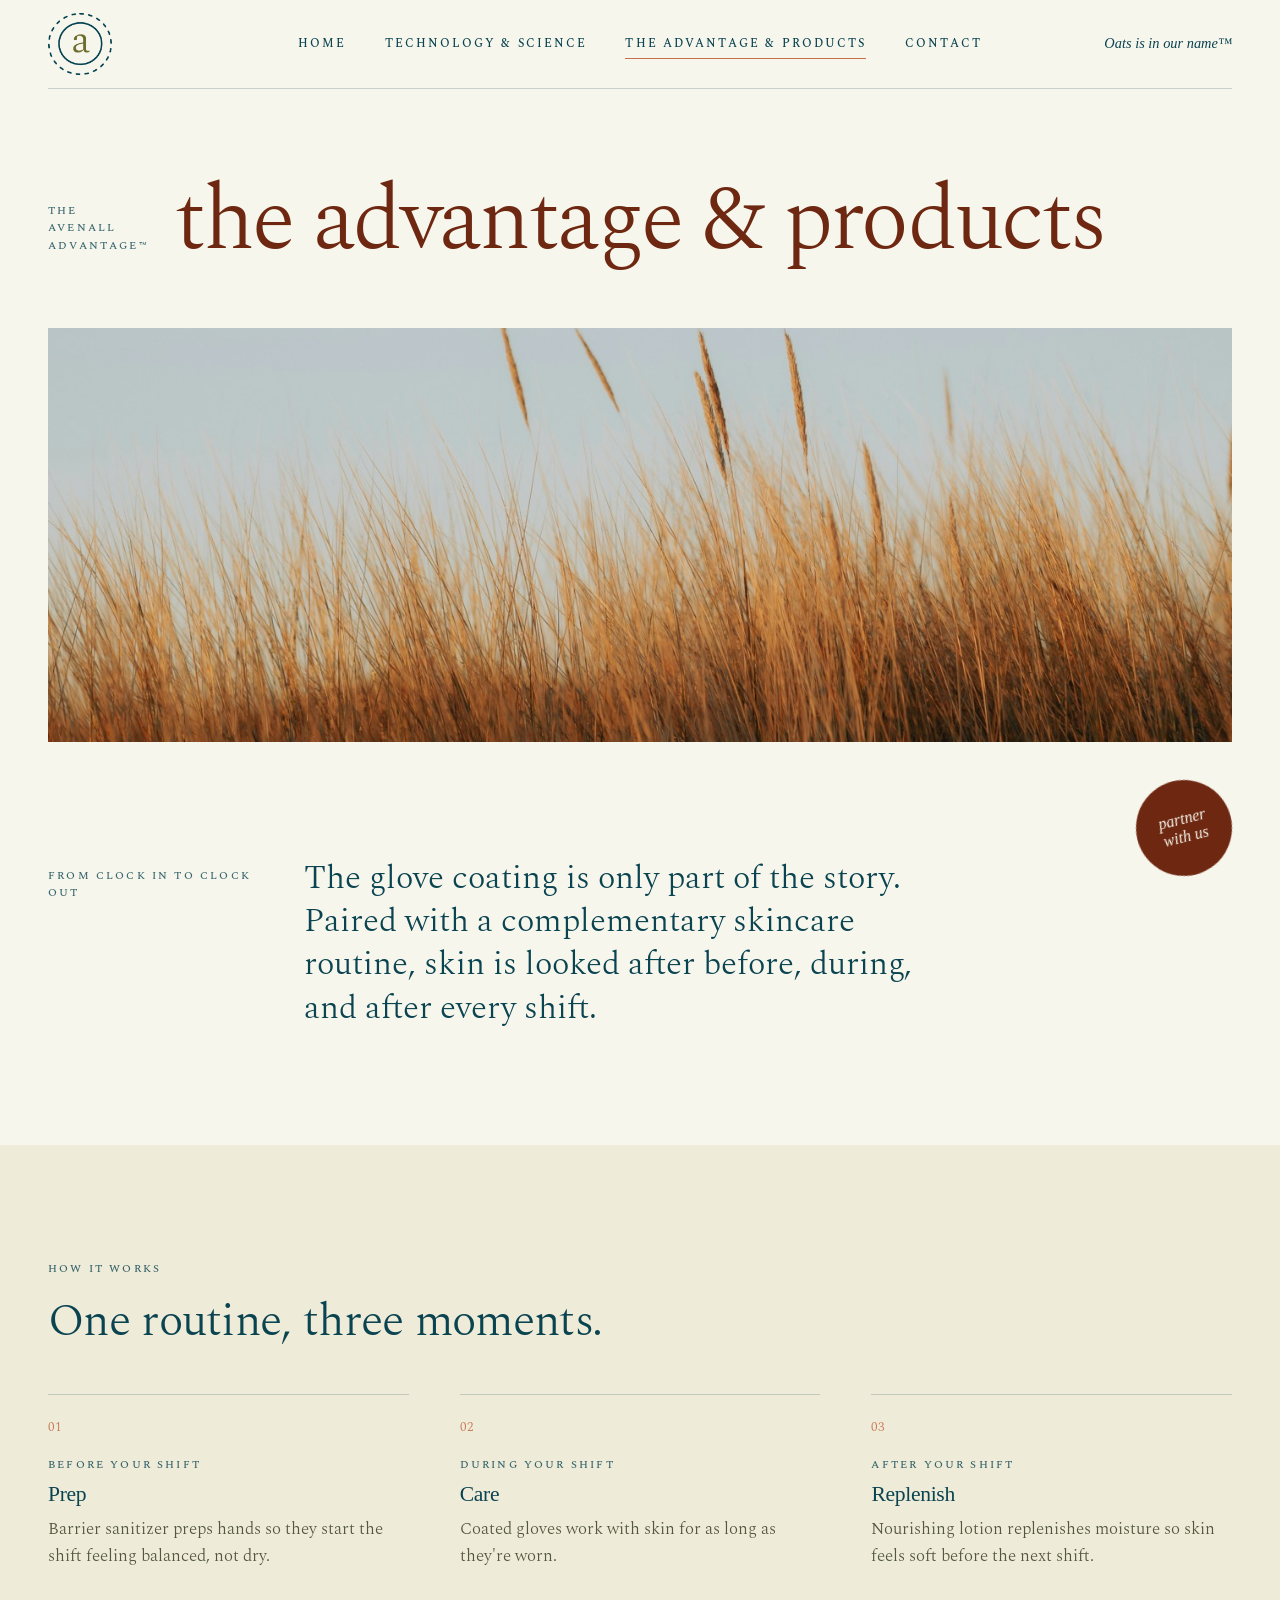
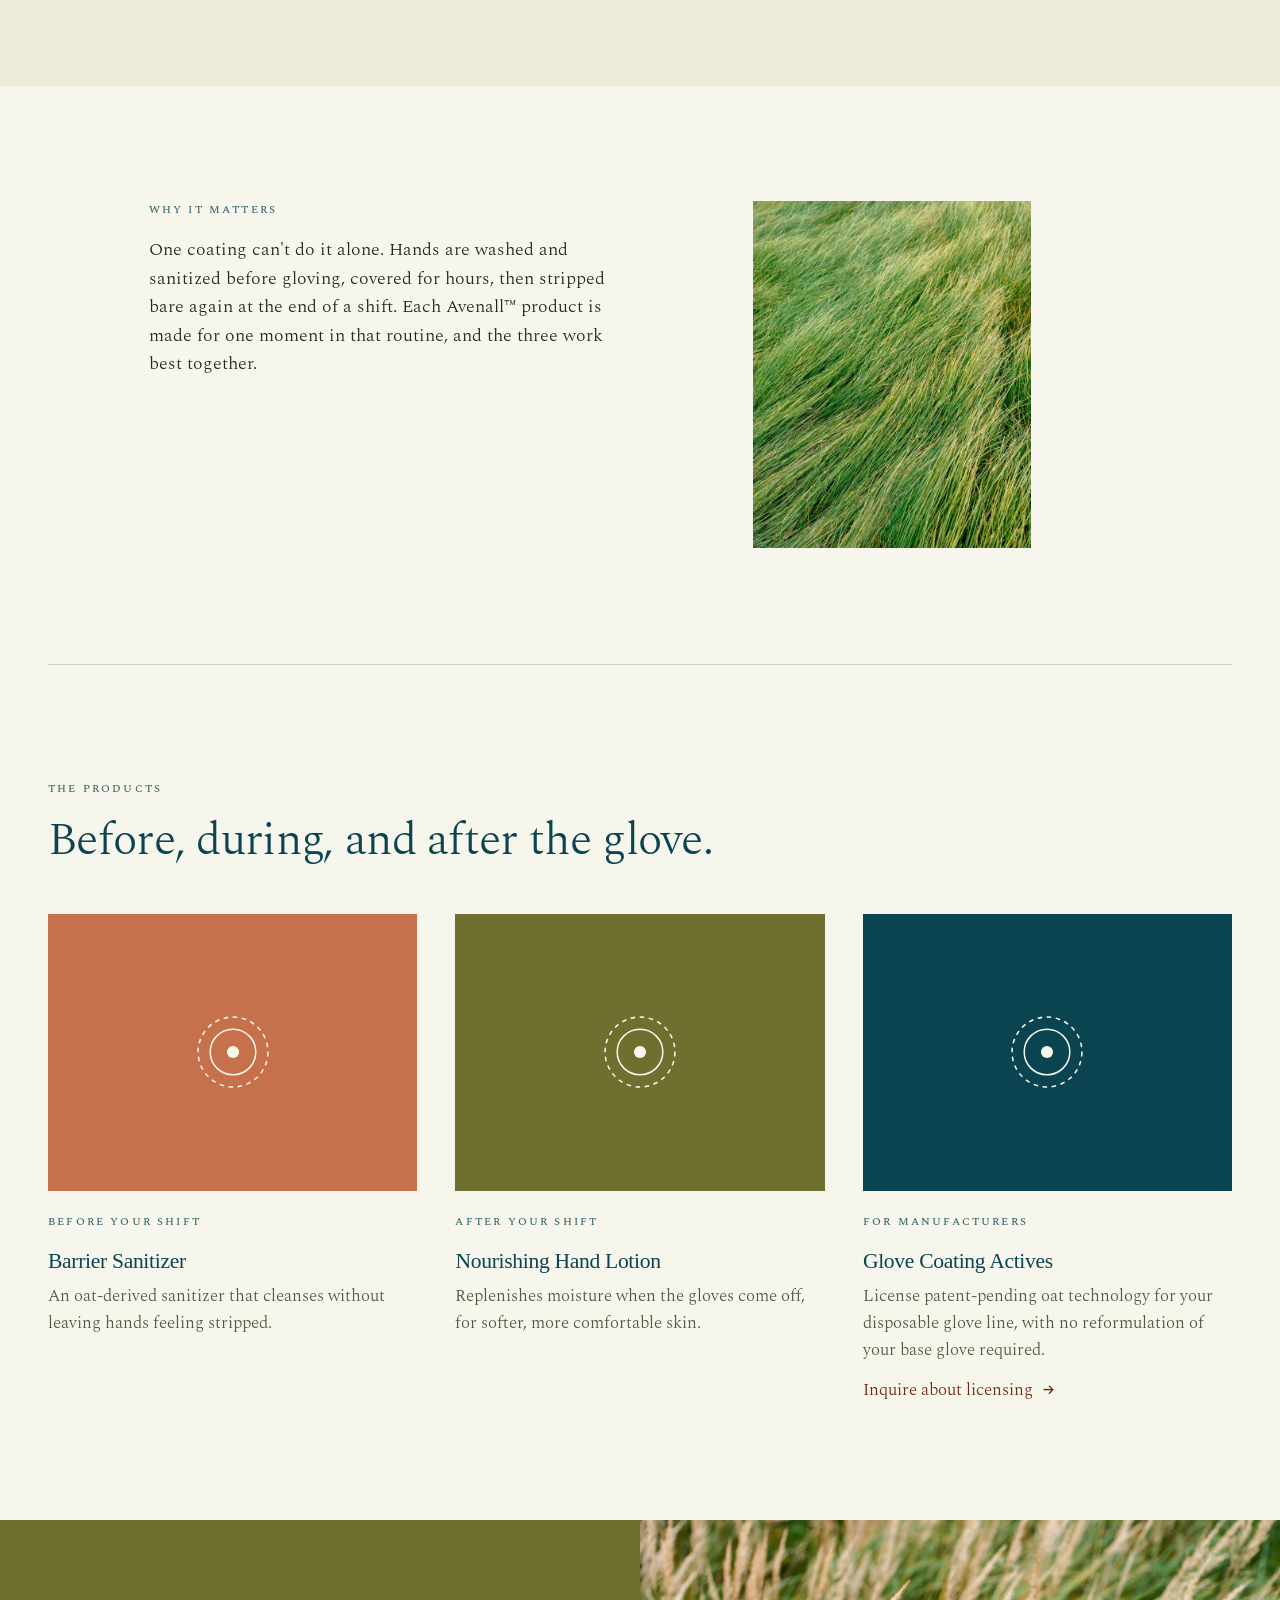
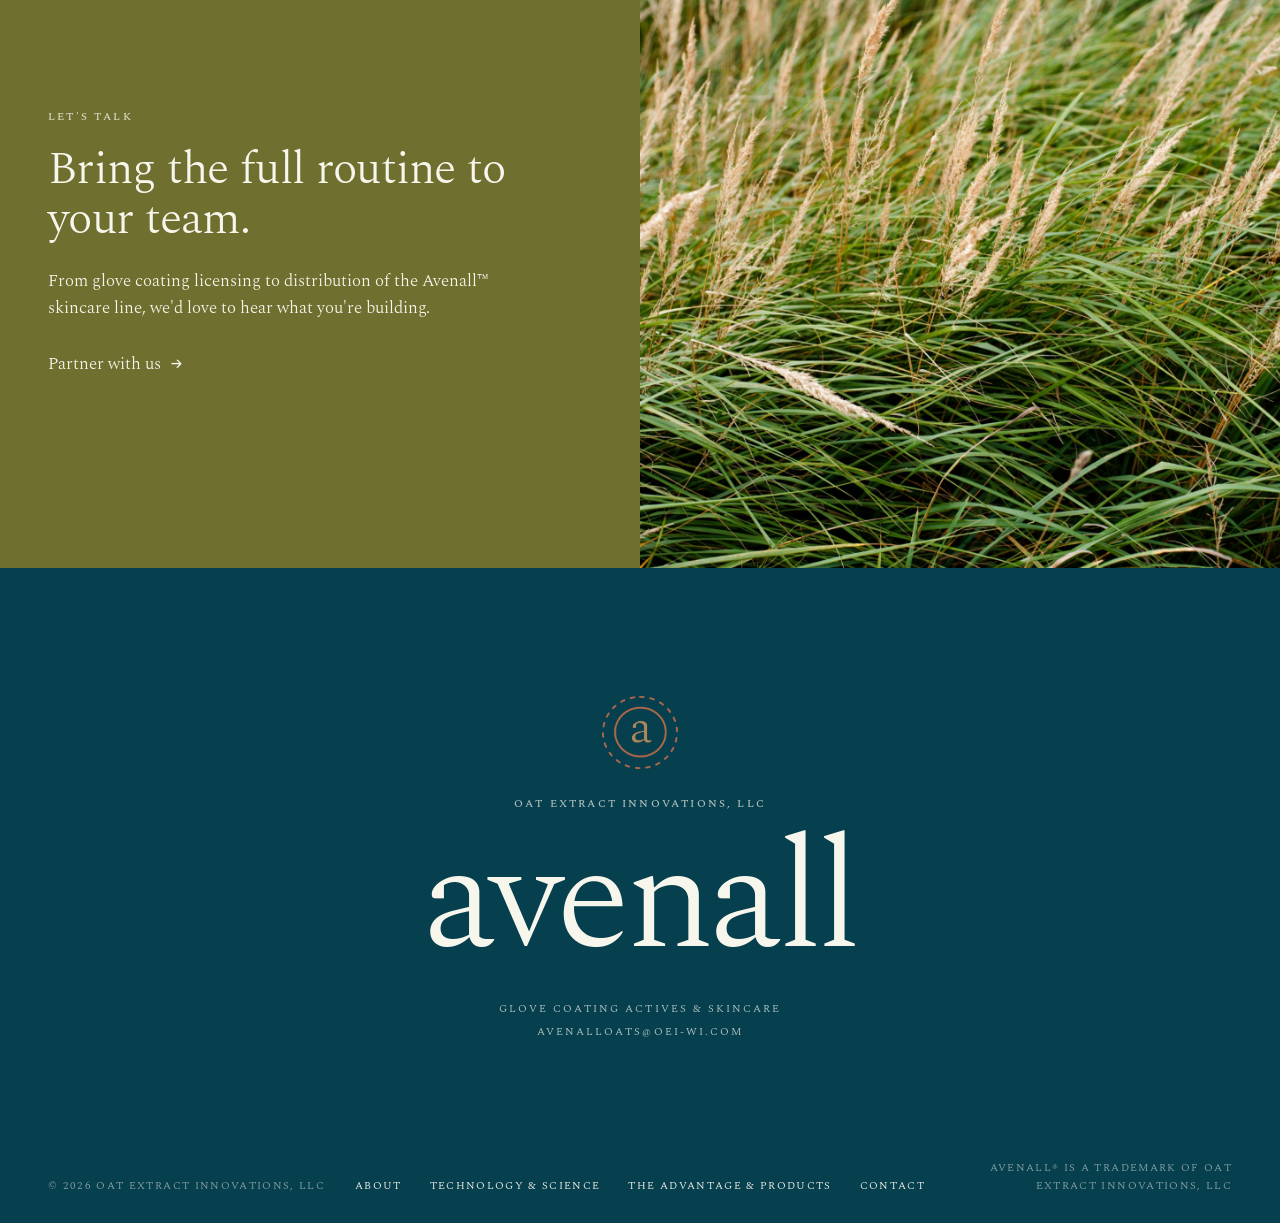
==== commit 7c4b2475: "website updates" ====
--- a/advantage.html
+++ b/advantage.html
@@ -71,7 +71,7 @@
         <h2>One routine, three moments.</h2>
       </div>
       <div class="steps">
-        <div class="step"><span class="num">01</span><span class="label">Before your shift</span><h3>Prep</h3><p>Barrier sanitizer preps hands so they start the shift feeling balanced, not already dry.</p></div>
+        <div class="step"><span class="num">01</span><span class="label">Before your shift</span><h3>Prep</h3><p>Barrier sanitizer preps hands so they start the shift feeling balanced, not dry.</p></div>
         <div class="step"><span class="num">02</span><span class="label">During your shift</span><h3>Care</h3><p>Coated gloves work with skin for as long as they're worn.</p></div>
         <div class="step"><span class="num">03</span><span class="label">After your shift</span><h3>Replenish</h3><p>Nourishing lotion replenishes moisture so skin feels soft before the next shift.</p></div>
       </div>
@@ -82,7 +82,6 @@
   <section class="section">
     <div class="container fig fig--flip reveal">
       <div class="fig-media">
-        <span class="fig-caption">fig. 1 · three parts, one routine</span>
         <img src="assets/grass4-web.jpg" alt="Green grass bending in the breeze" loading="lazy">
       </div>
       <div class="fig-text">
--- a/styles.css
+++ b/styles.css
@@ -1,3 +1,4 @@
+@charset "UTF-8";
 /* =====================================================================
    Avenall™ site styles
    Editorial layout: lots of whitespace, hairline rules, small labels.
@@ -111,7 +112,7 @@
   border-bottom: 1px solid transparent;
   transition: border-color 0.2s ease, gap 0.2s ease;
 }
-.link-arrow::after { content: "→"; }
+.link-arrow::after { content: "\2192"; } /* right arrow, written as a code so it shows correctly everywhere */
 .link-arrow:hover { border-bottom-color: currentColor; gap: 14px; }
 
 .section { padding: var(--section) 0; }
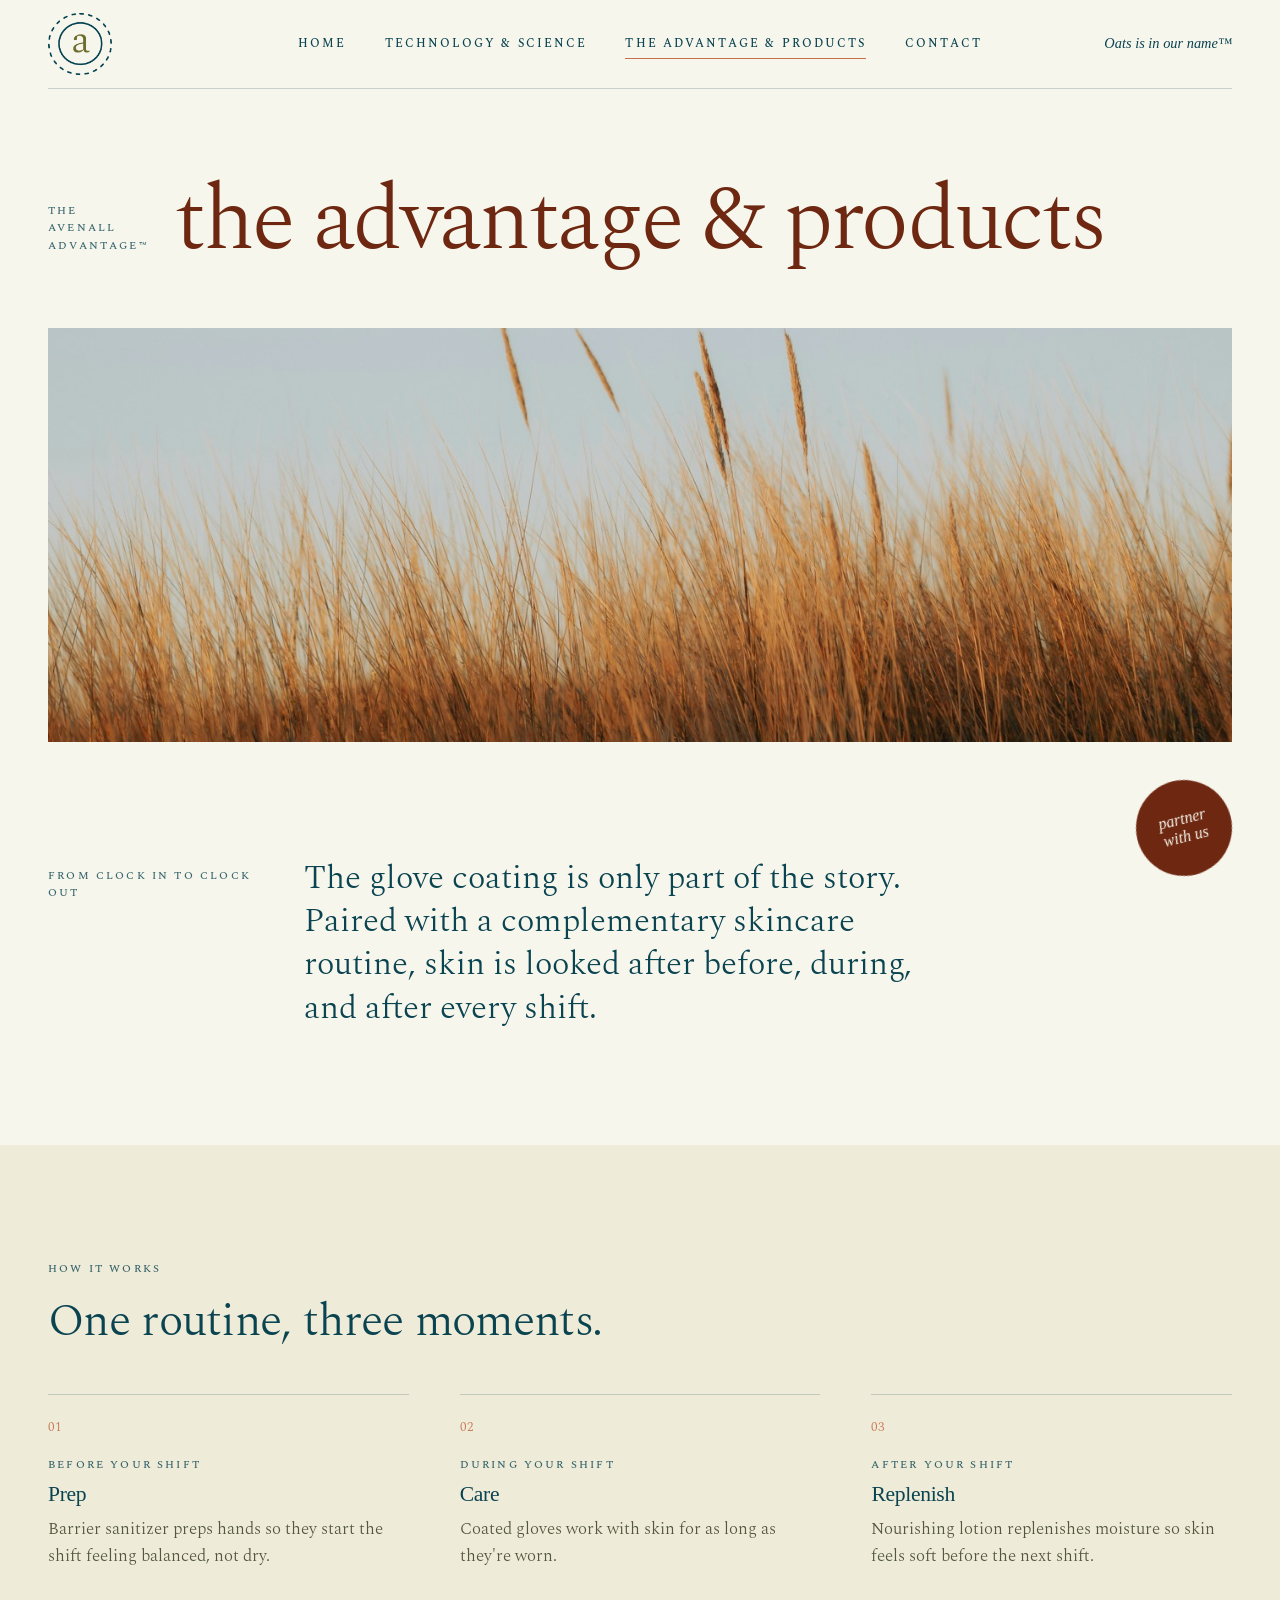
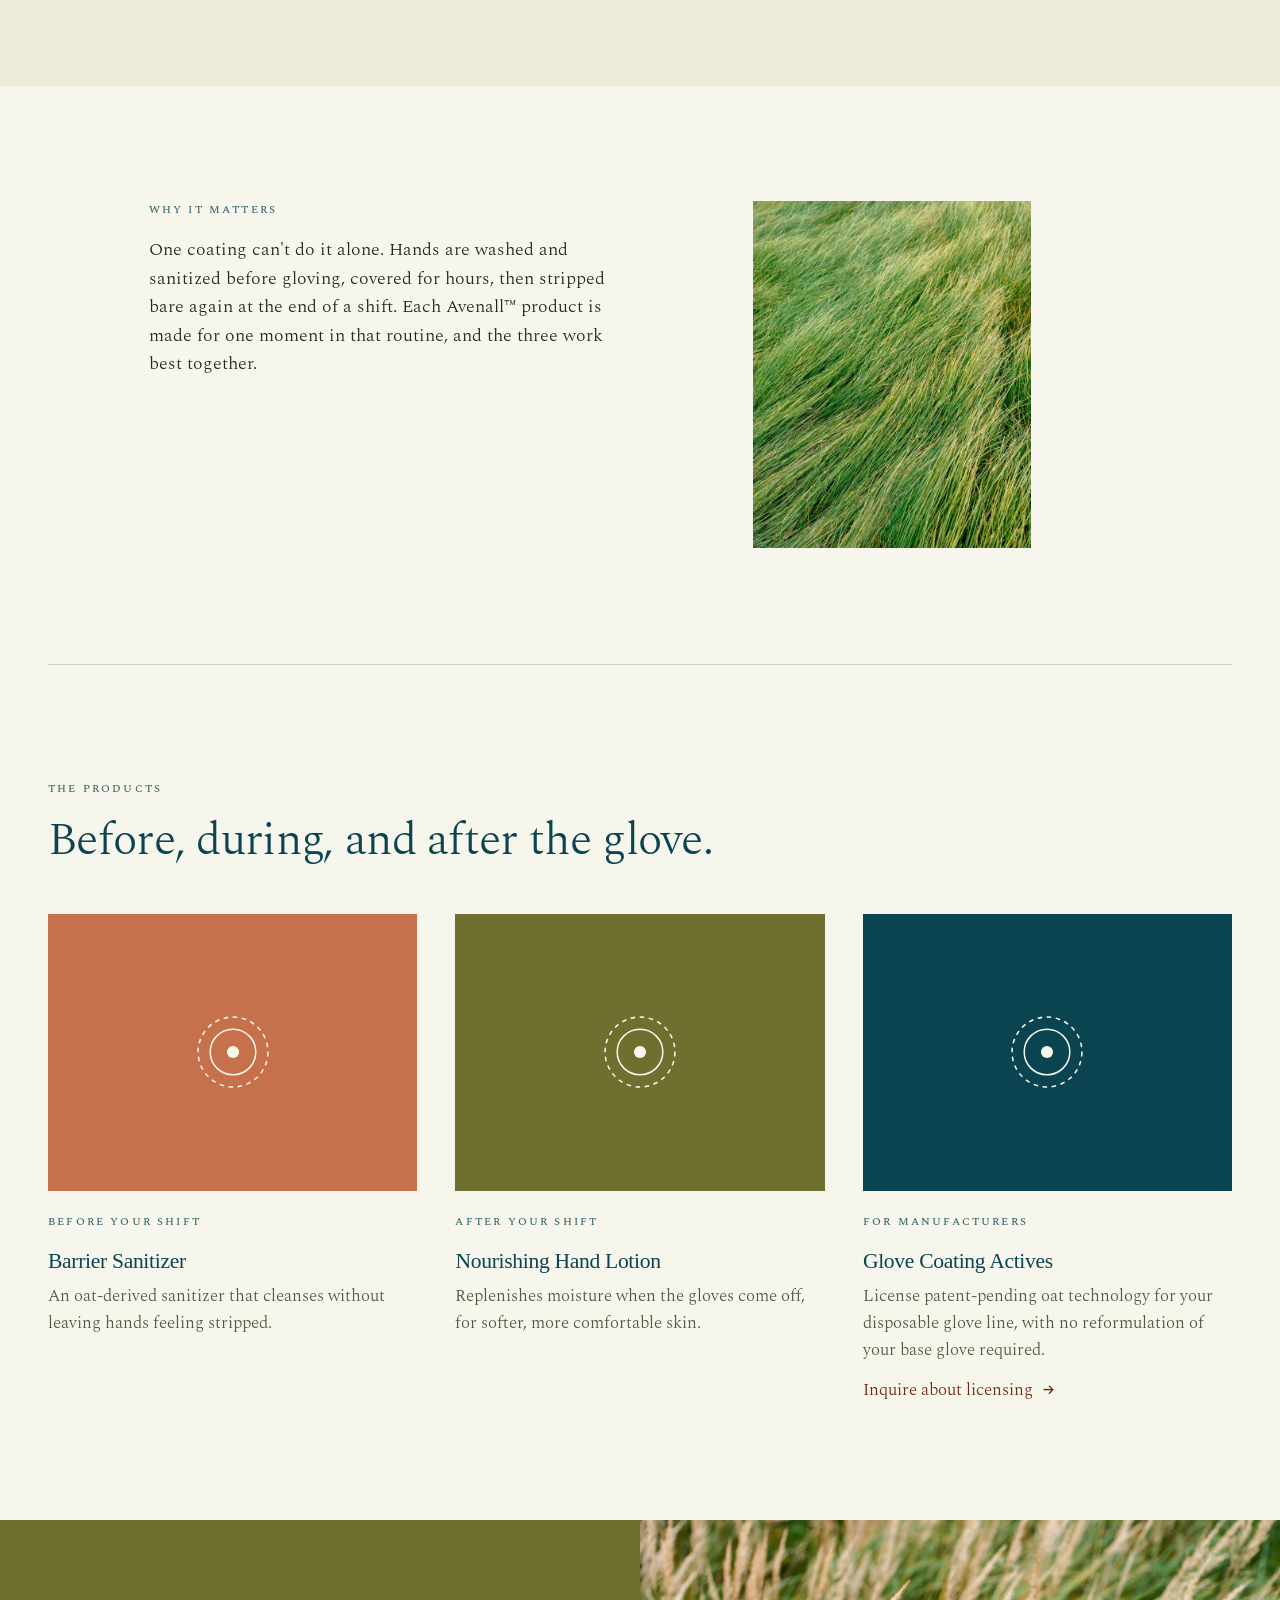
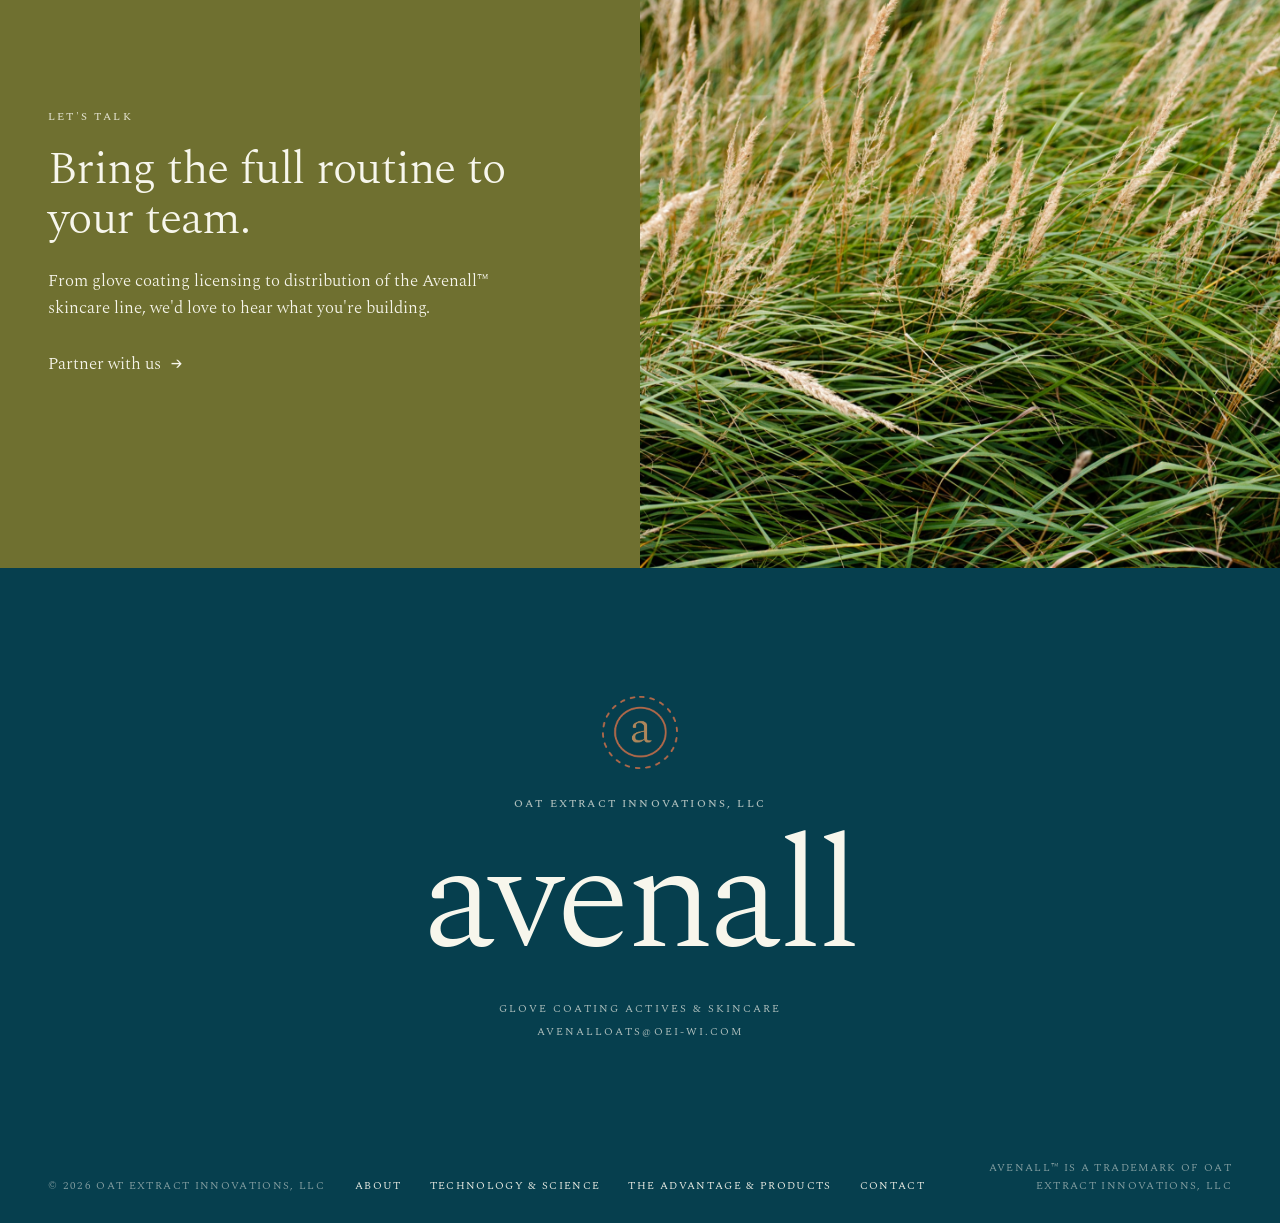
==== commit 4c088932: "trademark changes" ====
--- a/advantage.html
+++ b/advantage.html
@@ -158,7 +158,7 @@
         <a href="advantage.html">the advantage &amp; products</a>
         <a href="contact.html">contact</a>
       </nav>
-      <span>Avenall® is a trademark of Oat Extract Innovations, LLC</span>
+      <span>Avenall™ is a trademark of Oat Extract Innovations, LLC</span>
     </div>
   </div>
 </footer>
